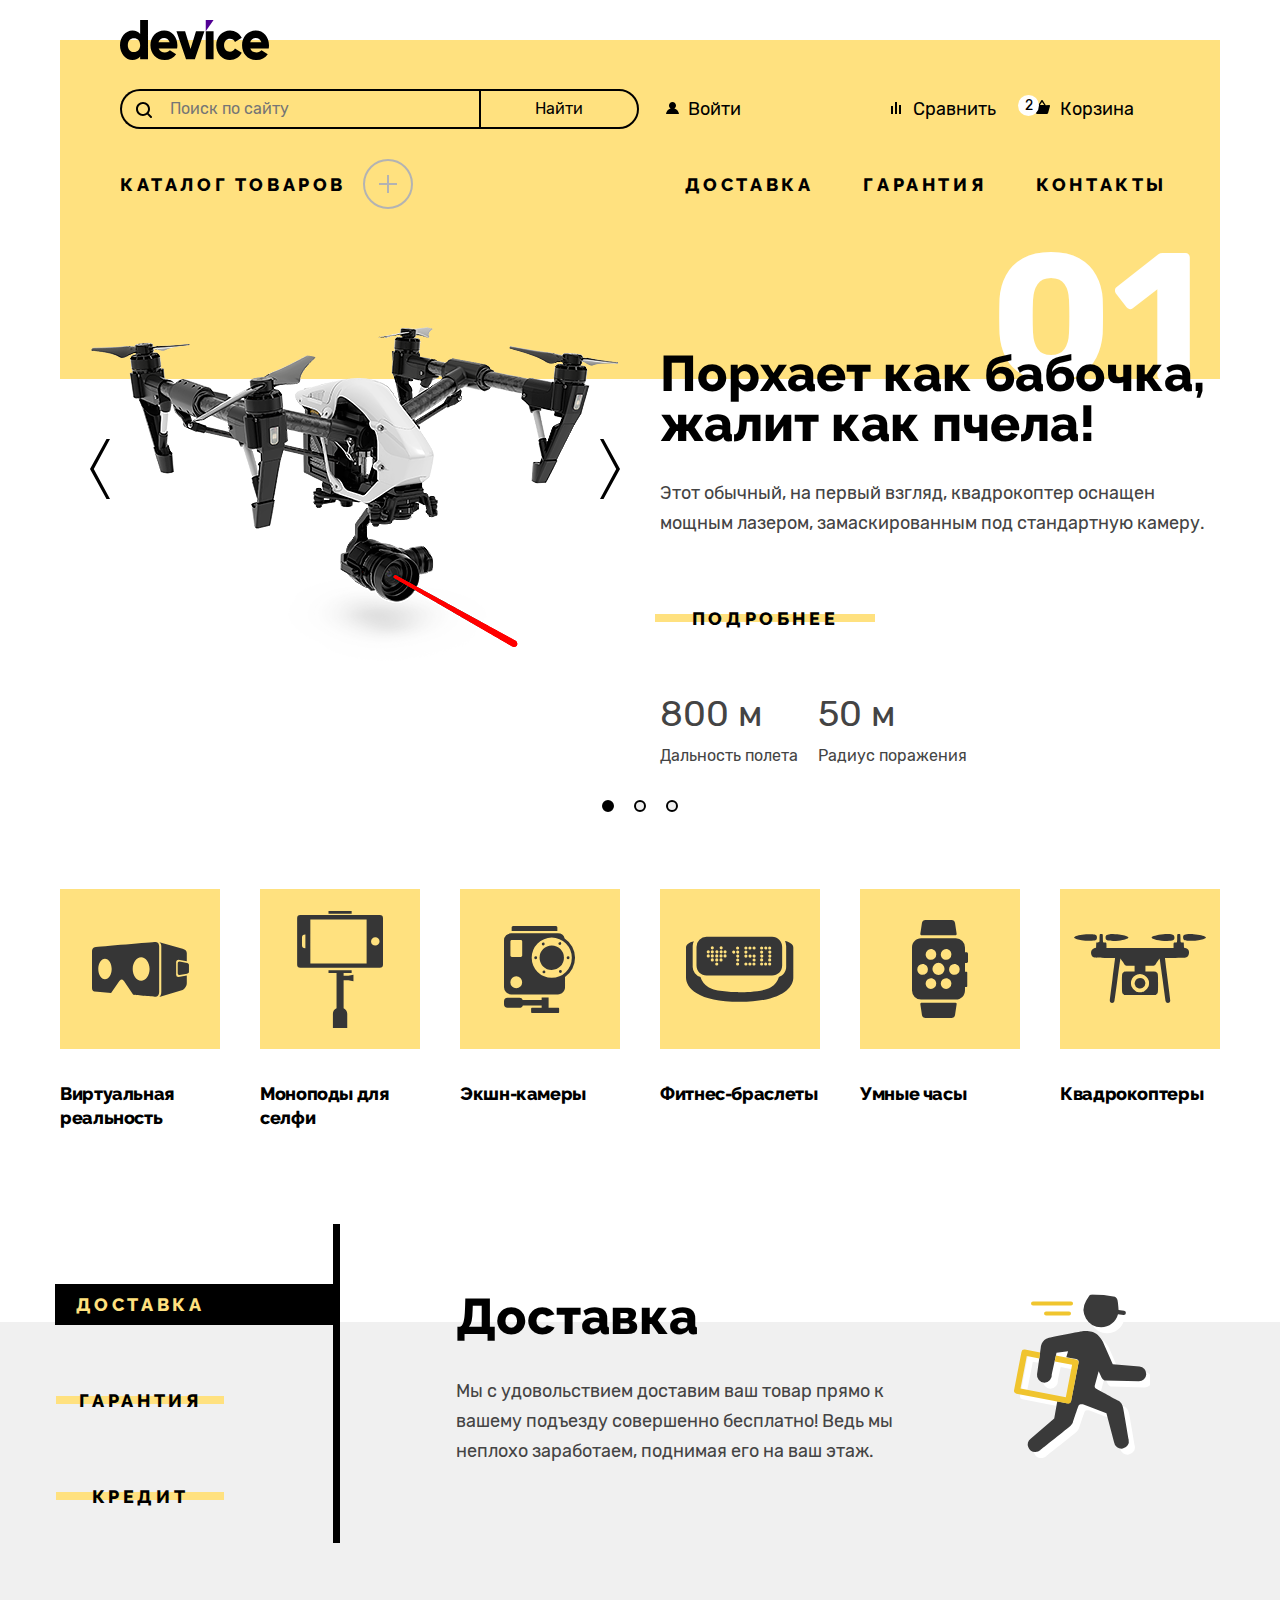
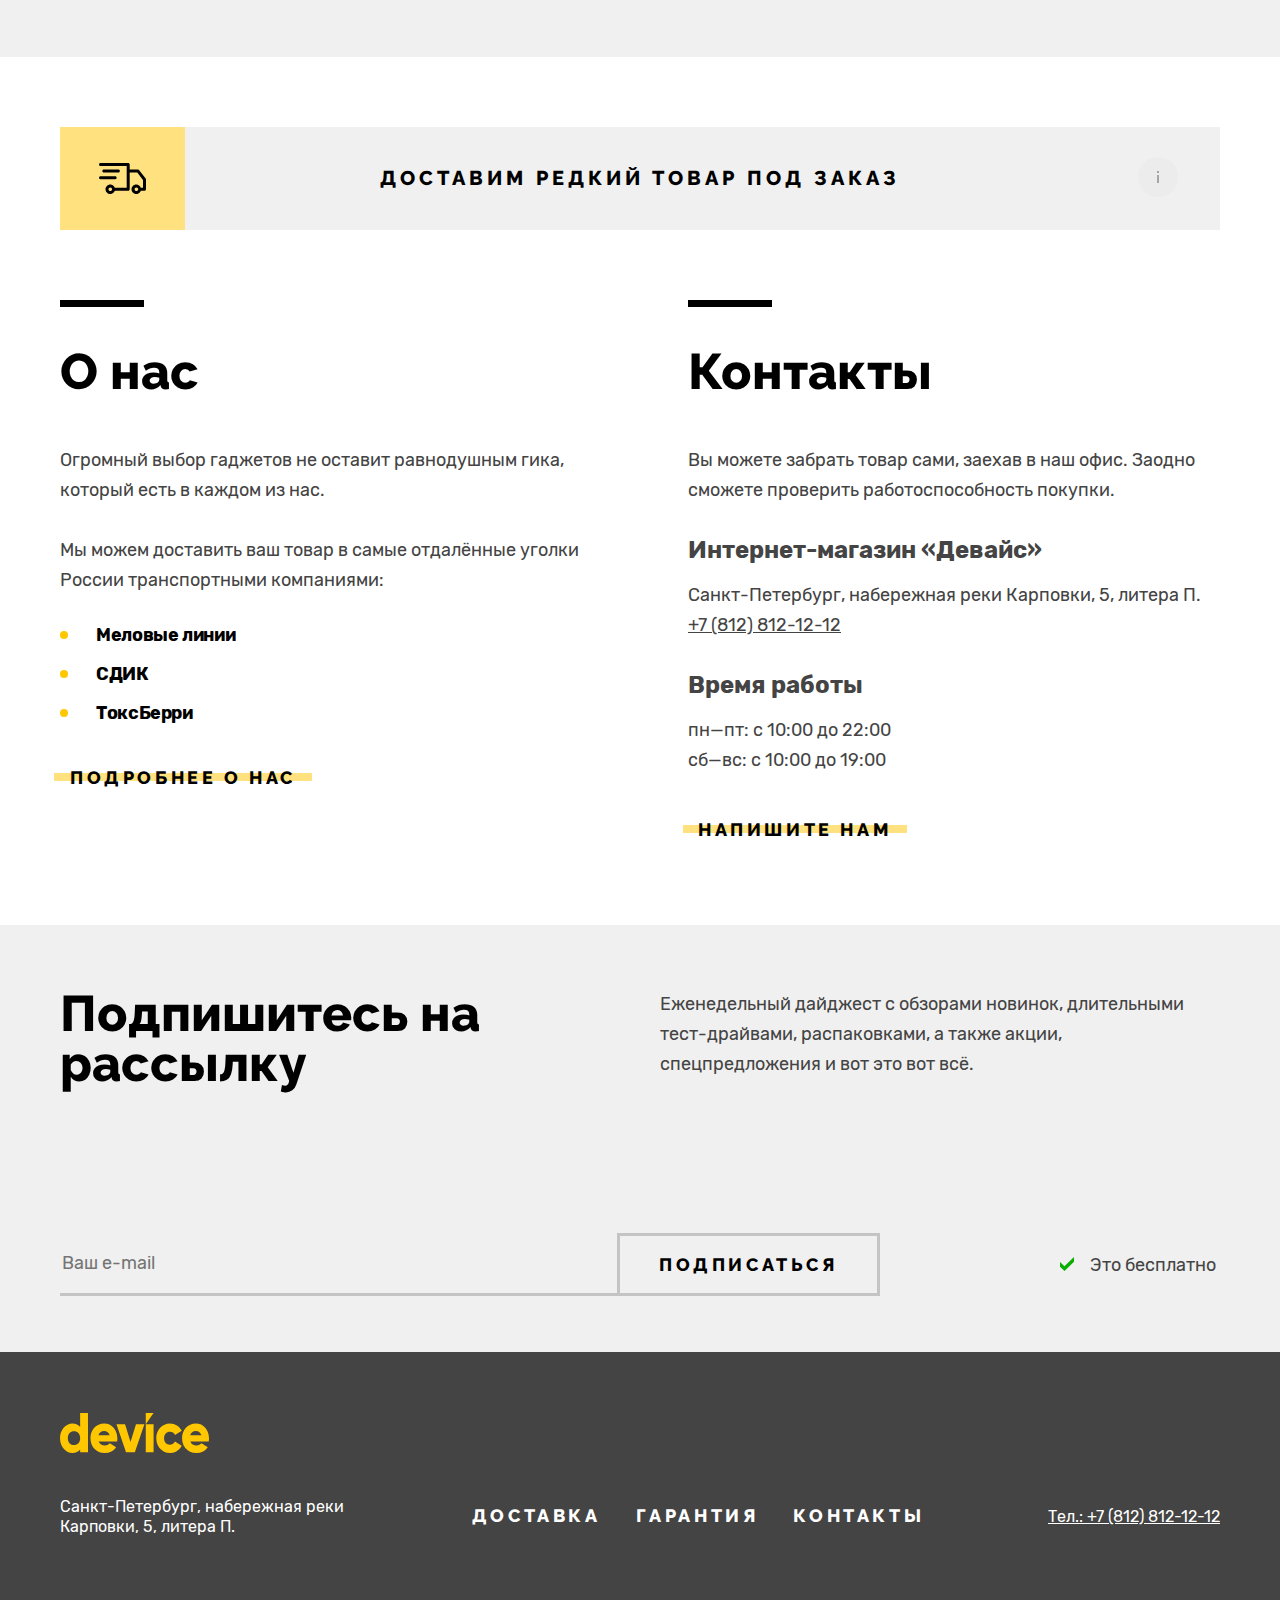
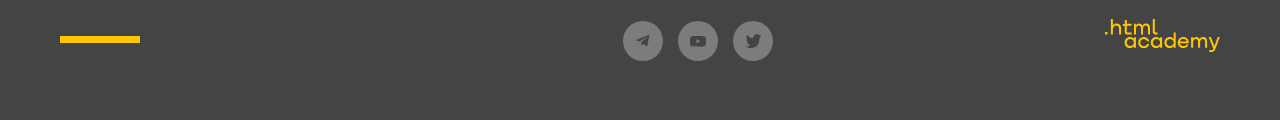
==== index.html @ 4f864223 "Декоративные элементы окончание + исправление опечаток в классах" ====
<!DOCTYPE html>
<html lang="ru">
  <head>
    <meta charset="utf-8">
    <title>HTML Academy: Девайс</title>
    <link rel="stylesheet" href="styles/styles.css">
  </head>
  <body>
    <header class="main-header page-content">
      <a class="page-header-logo">
        <img class="header-logo" src="images/logo.svg" alt="Логотип интернет-магазина «Девайс»." width="149" height="40">
      </a>
      <nav class="navigation">
        <ul class="navigation-list navigation-user-list list">
          <li class="navigation-item navigation-user-item">
            <form class="search-form subsidiary">
              <label class="main-search" for="main-search">
                <span class="visually-hidden">Поиск по сайту.</span>
                <input class="search-input" id="main-search" placeholder="Поиск по сайту" type="search" name="main-search" required>
              </label>
              <button class="search-submit" type="submit">Найти</button>
            </form>
          </li>
          <li class="navigation-item navigation-user-item">
            <a class="navigation-link navigation-link-user link-shape header-login login" href="#">Войти</a>
          </li>
          <li class="navigation-item navigation-user-item">
           <a class="navigation-link navigation-link-user link-shape header-compare" href="#">Сравнить</a>
          </li>
          <li class="navigation-item navigation-user-item">
            <a class="navigation-link navigation-link-user link-shape header-cart" href="#">Корзина</a>
          </li>
        </ul>
        <div class="navigation-catalog">
          <button class="button navigation-catalog-button" type="button">Каталог товаров
            <span class="sub-catalog-open-icon"></span>
          </button>
          <ul class="sub-catalog list">
            <li class="sub-catalog-item">
              <a class="sub-catalog-link navigation-link link-shape" href="#">Виртуальная реальность</a>
            </li>
            <li class="sub-catalog-item">
              <a class="sub-catalog-link navigation-link link-shape" href="catalog.html">Моноподы для селфи</a>
            </li>
            <li class="sub-catalog-item">
              <a class="sub-catalog-link navigation-link link-shape" href="#">Экшн-камеры</a>
            </li>
            <li class="sub-catalog-item">
              <a class="sub-catalog-link navigation-link link-shape" href="#">Фитнес-браслеты</a>
            </li>
            <li class="sub-catalog-item">
              <a class="sub-catalog-link navigation-link link-shape" href="#">Умные часы</a>
            </li>
            <li class="sub-catalog-item sub-catalog-quadrocopter">
              <a class="sub-catalog-link navigation-link link-shape" href="#">Квадрокоптеры</a>
            </li>
          </ul>
        </div>
        <ul class="navigation-list header-navigation-list list">
          <li class="navigation-item header-navigation-item">
           <a class="link navigation-link header-navigation-link link-shape" href="#">Доставка</a>
          </li>
          <li class="navigation-item header-navigation-item">
            <a class="link navigation-link header-navigation-link link-shape" href="#">Гарантия</a>
          </li>
          <li class="navigation-item header-navigation-item">
            <a class="link navigation-link header-navigation-link link-shape" href="#">Контакты</a>
          </li>
        </ul>
      </nav>
    </header>
    <main class="main-index">
      <h1 class="visually-hidden">Интернет-магазин «Девайс».</h1>
      <section class="main-slider page-content">
        <h2 class="visually-hidden">Фотогалерея лучших товаров.</h2>
        <div class="slider-control">
          <button class="slider-button slider-prev link-shape" type="button">
            <span class="visually-hidden">Предыдущий товар.</span>
          </button>
          <button class="slider-button slider-next" type="button">
            <span class="visually-hidden">Следующий товар.</span>
          </button>
        </div>
        <ul class="slider-list list">
          <li class="slider-item slider-active">
            <img class="slider-image" src="images/slider-1.png" alt="Квадрокоптер." width="560" height="560">
            <div class="slider-content">
              <h3 class="slider-title title">Порхает как бабочка, жалит как пчела!</h3>
              <p class="main-slider-description description">Этот обычный, на первый взгляд, квадрокоптер оснащен мощным лазером, замаскированным под стандартную камеру.</p>
              <a class="main-slider-link link button-yellow" href="#">Подробнее</a>
              <dl class="main-slider-characteristics">
                <div class="slider-characteristic">
                  <dt class="main-slider-characteristic">Дальность полета</dt>
                  <dd class="main-slider-meaning">800 м</dd>
                </div>
                <div class="slider-characteristic">
                  <dt class="main-slider-characteristic">Радиус поражения</dt>
                  <dd class="main-slider-meaning">50 м</dd>
                </div>
              </dl>
            </div>
          </li>
          <li class="slider-item no-active">
            <img class="slider-image" src="images/slider-2.png" alt="Фитнес-браслет." width="560" height="560">
            <div class="slider-content">
              <h3 class="slider-title title">Худеем правильно!</h3>
              <p class="main-slider-description description">Мотивирующие фитнес-браслеты помогут найти в себе силы не пропускать занятия и соблюдать диету.</p>
              <a class="link main-slider-link button-yellow" href="#">Подробнее</a>
              <dl class="main-slider-characteristics">
                <div class="slider-characteristic">
                 <dt class="main-slider-characteristic">Без подзарядки</dt>
                  <dd class="main-slider-meaning">48 часов</dd>
                </div>
              </dl>
            </div>
          </li>
          <li class="slider-item no-active">
            <img class="slider-image" src="images/slider-3.png" alt="Селфи-палка." width="560" height="560">
            <div class="slider-content">
            <h3 class="slider-title title">Делай селфи, как Бен Стиллер!</h3>
            <p class="main-slider-description description">Самая длинная палка для селфи доступна в нашем магазине. Восемь (Восемь, Карл!) метров длиной и весом всего 5 кг.</p>
            <a class="link main-slider-link button-yellow" href="#">Подробнее</a>
            <dl class="main-slider-characteristics">
             <div class="slider-characteristic">
                <dt class="main-slider-characteristic">Длина палки</dt>
                <dd class="main-slider-meaning">8,5 м</dd>
              </div>
              <div class="slider-characteristic">
                <dt class="main-slider-characteristic">Вес палки</dt>
                <dd class="main-slider-meaning">5 кг</dd>
              </div>
              <div class="slider-characteristic">
                <dt class="main-slider-characteristic">Материал</dt>
                <dd class="main-slider-meaning">Карбон</dd>
              </div>
            </dl>
            </div>
          </li>
        </ul>
        <ul class="slider-pagination list">
          <li class="slider-pagination-item">
            <button class="slider-pagination-button pagination-active" type="button">
              <span class="visually-hidden">Первый товар из топ листа.</span>
            </button>
          </li>
          <li class="slider-pagination-item">
            <button class="slider-pagination-button" type="button">
              <span class="visually-hidden">Второй товар из топ листа.</span>
            </button>
          </li>
          <li class="slider-pagination-item">
            <button class="slider-pagination-button" type="button">
              <span class="visually-hidden">Третий товар из топ листа.</span>
            </button>
          </li>
        </ul>
      </section>
      <section class="product-sections page-content">
        <h2 class="visually-hidden">Разделы товаров.</h2>
        <ul class="product-sections-list list">
          <li class="product-list-item">
            <a class="product-list-link virtual-reality" href="#">Виртуальная реальность</a>
          </li>
          <li class="product-list-item">
            <a class="product-list-link monopods" href="#">Моноподы для селфи</a>
          </li>
          <li class="product-list-item">
            <a class="product-list-link action-cameras" href="#">Экшн-камеры</a>
          </li>
          <li class="product-list-item">
            <a class="product-list-link fitness-bracelets" href="#">Фитнес-браслеты</a>
          </li>
          <li class="product-list-item">
            <a class="product-list-link smart-watch" href="#">Умные часы</a>
          </li>
          <li class="product-list-item">
            <a class="product-list-link quadrocopters" href="#">Квадрокоптеры</a>
          </li>
        </ul>
      </section>
      <section class="tabs">
        <h2 class="visually-hidden">Переключение между секциями доставка, гарантия, кредит.</h2>
        <div class="tabs-wrapper page-content">
          <ul class="tab-pagination list">
            <li class="tab-pagination-item">
              <button class="button tab-pagination-button button-yellow tab-pagination-active" type="button">Доставка</button>
            </li>
            <li class="tab-pagination-item">
              <button class="button tab-pagination-button button-yellow" type="button">Гарантия</button>
            </li>
            <li class="tab-pagination-item">
              <button class="button tab-pagination-button button-yellow" type="button">Кредит</button>
            </li>
          </ul>
          <ul class="tabs-content-list list">
            <li class="tab-item tab-item-delivery tab-active">
              <h3 class="tab-title title">Доставка</h3>
              <p class="tab-description description">Мы с удовольствием доставим ваш товар прямо к вашему подъезду совершенно бесплатно! Ведь мы неплохо заработаем, поднимая его на ваш этаж.</p>
            </li>
            <li class="tab-item tab-item-guarantee no-active">
              <h3 class="tab-title title">Гарантия</h3>
              <p class="tab-description description">Если из-за возгорания купленного у нас товара у вас сгорит дом — не переживайте, мы выдадим вам новый. Товар, не дом, конечно же.</p>
            </li>
            <li class="tab-item tab-item-credit no-active">
              <h3 class="tab-title title">Кредит</h3>
              <p class="tab-description description">Залезть в долговую яму стало проще! Кредитные консультанты подберут для вас наиболее выгодные условия кредита. Выгодные для банка, разумеется.</p>
            </li>
          </ul>
        </div>
      </section>
      <section class="on-order page-content">
        <a class="on-order-link" href="#">
        <h2 class="on-order-title button">Доставим редкий товар под заказ</h2>
        </a>
      </section>
      <div class="index-info page-content">
        <section class="about">
          <h2 class="about-title info-title title">О нас</h2>
          <p class="about-description info-description description">Огромный выбор гаджетов не оставит равнодушным гика, который есть в каждом из нас.</p>
          <p class="about-description info-description description">Мы можем доставить ваш товар в самые отдалённые уголки России транспортными компаниями:</p>
          <ul class="about-delivery-list title-small list">
            <li class="delivery-item">Меловые линии</li>
            <li class="delivery-item">СДИК</li>
            <li class="delivery-item">ТоксБерри</li>
          </ul>
          <a class="link about-link button-yellow" href="#">Подробнее о нас</a>
        </section>
        <section class="contacts">
          <h2 class="contacts-title info-title title">Контакты</h2>
          <p class="contacts-description info-description description">Вы можете забрать товар сами, заехав в наш офис. Заодно сможете проверить работоспособность покупки.</p>
         <h3 class="contacts-subtitle">Интернет-магазин «Девайс»</h3>
          <address class="contacts-address info-description">
            <p class="contacts-address-text description">Санкт-Петербург, набережная реки Карповки, 5, литера П.</p>
            <a class="contacts-phone" href="tel:+78005558628">+7 (812) 812-12-12</a>
          </address>
          <h3 class="contacts-subtitle">Время работы</h3>
          <ul class="contacts-schedule list">
            <li class="contacts-schedule-item">пн—пт: с 10:00 до 22:00</li>
            <li class="contacts-schedule-item">сб—вс: с 10:00 до 19:00</li>
          </ul>
          <a class="link contacts-button button-yellow" href="#">Напишите нам</a>
        </section>
      </div>
      <section class="subscribe">
       <div class="subscribe-wrapper page-content">
          <h2 class="subscribe-title title">Подпишитесь на рассылку</h2>
          <p class="subscribe-description description">Еженедельный дайджест с обзорами новинок, длительными тест-драйвами, распаковками, а также акции, спецпредложения и вот это вот всё.</p>
          <form class="subscribe-form" action="https://echo.htmlacademy.ru/" method="post">
            <label class="subscribe-email visually-hidden" for="subscribe">
              <span class="visually-hidden">Введите ваш емэйл.</span>
            </label>
            <input class="subscribe-input" type="email" name="subscribe-email" placeholder="Ваш e-mail" id="subscribe" required>
            <button class="button subscribe-button" type="button">Подписаться</button>
            <span class="subscribe-comment">Это бесплатно</span>
          </form>
        </div>
      </section>
    </main>
    <footer class="page-footer">
     <div class="page-footer-container page-content">
        <a class="footer-contacts-logo link-shape">
          <img class="footer-logo" src="images/logo-footer.svg" alt="Логотип интернет-магазина «Девайс»." width="149" height="40">
        </a>
        <nav class="footer-navigation">
          <ul class="footer-navigation-list navigation-list list">
            <li class="footer-navigation-item navigation-item">
             <a class="footer-navigation-link navigation-link link" href="#">Доставка</a>
            </li>
            <li class="footer-navigation-item navigation-item">
              <a class="footer-navigation-link navigation-link link" href="#">Гарантия</a>
            </li>
            <li class="footer-navigation-item navigation-item">
              <a class="footer-navigation-link navigation-link link" href="#">Контакты</a>
            </li>
          </ul>
        </nav>
        <address class="footer-contacts-address subsidiary">
          <p class="footer-address-text">Санкт-Петербург, набережная реки Карповки, 5, литера П.</p>
          <a class="footer-contacts-phone" href="tel:+78128121212">Тел.: +7 (812) 812-12-12</a>
        </address>
        <ul class="footer-social-list list">
          <li class="footer-social-item">
            <a class="footer-social-link footer-social-telegram" href="https://t.me/htmlacademy">
              <span class="visually-hidden">Девайс в Телеграм.</span>
            </a>
          </li>
          <li class="footer-social-item">
            <a class="footer-social-link footer-social-youtube" href="https://www.youtube.com/user/htmlacademyru">
              <span class="visually-hidden">Девайс на YouTube.</span>
            </a>
          </li>
          <li class="footer-social-item">
            <a class="footer-social-link footer-social-twitter" href="https://twitter.com/htmlacademy_ru ">
              <span class="visually-hidden">Девайс в Твиттер.</span>
            </a>
          </li>
        </ul>
        <a class="html-academy-link" href="https://htmlacademy.ru/">
          <svg class="footer-icon" aria-hidden="true" width="115" height="33" viewBox="0 0 115 33" fill="none" xmlns="http://www.w3.org/2000/svg">
            <path fill-rule="evenodd" clip-rule="evenodd" d="M0 12.9v2.6h2.5v-2.6H0Zm11.6-8.4c-1.6 0-2.8.7-3.6 1.7h-.1V0h-2v15.5h2v-5.3c0-2.1 1.3-3.6 3.3-3.6 1.8 0 2.9 1.4 2.9 3.2v5.7h2V9.4c.1-3-1.8-4.9-4.5-4.9Zm15 .3h-4.8V1.1h-2v3.8h-1.9v2h1.9v6c0 1.7 1 2.7 2.7 2.7h4.1v-2h-3.7c-.7 0-1.1-.4-1.1-1.1V6.8h4.8v-2Zm14.5-.2c-1.6 0-2.9.8-3.5 2.1h-.1c-.6-1.2-1.8-2.1-3.4-2.1-1.4 0-2.5.8-3.1 1.8h-.1V4.8H29v10.6h2V10c0-2 1-3.5 2.6-3.5 1.5 0 2.4 1 2.4 2.6v6.3h2V9.8c0-2.4 1.4-3.3 2.6-3.3 1.5 0 2.4 1 2.4 2.6v6.3h2V8.9c.1-2.5-1.4-4.3-3.9-4.3Zm6.7 8.1c0 1.7 1 2.7 2.8 2.7h2v-2h-1.7c-.7 0-1.1-.4-1.1-1.1V0h-2v12.7Zm-18.9 7c-.9-1.1-2.2-1.8-3.9-1.8-3.1 0-5.4 2.3-5.4 5.6s2.3 5.6 5.4 5.6c1.8 0 3-.8 3.8-1.9h.1v1.6h2V18.2h-2v1.5Zm-3.6 7.4c-2.2 0-3.6-1.6-3.6-3.6s1.4-3.6 3.6-3.6 3.6 1.6 3.6 3.6c0 1.9-1.4 3.6-3.6 3.6ZM44.2 22c-.5-2.4-2.6-4.1-5.4-4.1a5.4 5.4 0 0 0-5.6 5.6c0 3.1 2.2 5.6 5.6 5.6 2.8 0 4.9-1.8 5.4-4.2h-2.1a3.4 3.4 0 0 1-3.3 2.3c-2.2 0-3.6-1.6-3.6-3.6s1.4-3.6 3.6-3.6c1.6 0 2.8 1 3.3 2.2h2.1V22Zm10.9-2.3c-.9-1.1-2.2-1.8-3.9-1.8-3.1 0-5.4 2.3-5.4 5.6s2.3 5.6 5.4 5.6c1.8 0 3-.8 3.8-1.9h.1v1.6h2V18.2h-2v1.5Zm-3.6 7.4c-2.2 0-3.6-1.6-3.6-3.6s1.4-3.6 3.6-3.6 3.6 1.6 3.6 3.6c0 1.9-1.5 3.6-3.6 3.6Zm17.2-7.3c-.9-1.1-2.2-1.9-3.9-1.9-3.1 0-5.4 2.3-5.4 5.6s2.2 5.6 5.4 5.6c1.7 0 3-.8 3.8-1.8h.1v1.5h2V13.4h-2v6.4Zm-3.6 7.3c-2.2 0-3.6-1.6-3.6-3.6s1.4-3.6 3.6-3.6 3.6 1.6 3.6 3.6c-.1 2-1.5 3.6-3.6 3.6Zm13.2-9.2c-3.3 0-5.5 2.5-5.5 5.6 0 3 2.1 5.6 5.5 5.6 2.5 0 4.5-1.3 5.2-3.6h-2.1c-.5 1-1.6 1.6-3 1.6-1.9 0-3.3-1.3-3.4-2.9h8.8c.2-3.6-2-6.3-5.5-6.3Zm0 1.9c1.7 0 3 1 3.3 2.6h-6.5c.3-1.5 1.5-2.6 3.2-2.6Zm19.9-1.9c-1.6 0-2.9.8-3.6 2h-.1c-.6-1.2-1.8-2-3.4-2-1.4 0-2.5.7-3.1 1.8v-1.5h-1.9v10.6h2v-5.4c0-2 1-3.4 2.6-3.5 1.5 0 2.4 1 2.4 2.6v6.3h2v-5.6c0-2.4 1.4-3.3 2.6-3.3 1.5 0 2.4 1 2.4 2.6v6.3h2v-6.5c.1-2.6-1.4-4.4-3.9-4.4Zm11.2 9.1-3.6-8.9h-2.2l4.8 11.6c-.3.9-.7 1.2-1.7 1.2h-2.5v2h2.5c1.8 0 2.8-.8 3.5-2.6l4.7-12.2h-2.1l-3.4 8.9Z"/>
          </svg>
        </a>
      </div>
    </footer>
    <script>
      var sliders = document.querySelectorAll('.slider-item');
      var buttons = document.querySelectorAll('.slider-pagination-button');

      var changingClassInSlider = function(button, slider) {
        button.addEventListener('click', function () {
          if (!slider.classList.contains('slider-active')) {
          var activeSlider = document.querySelector('.slider-active');
          activeSlider.classList.remove('slider-active');
          activeSlider.classList.add('no-active');
          slider.classList.add('slider-active');
          slider.classList.remove('no-active');
          var activeButton = document.querySelector('.pagination-active');
          activeButton.classList.remove('pagination-active');
          button.classList.add('pagination-active');
          };
        });
      };
      for (var i = 0; i < buttons.length; i++) {
      changingClassInSlider(buttons[i], sliders[i]);
}

      var tabs = document.querySelectorAll('.tab-item');
      var tabButtons = document.querySelectorAll('.tab-pagination-button');

      var changingTab = function(button, tab) {
        button.addEventListener('click', function () {
          if (!tab.classList.contains('tab-active')) {
          var activeTab = document.querySelector('.tab-active');
          activeTab.classList.remove('tab-active');
          activeTab.classList.add('no-active');
          tab.classList.add('tab-active');
          tab.classList.remove('no-active');
          var activeButton = document.querySelector('.tab-pagination-active');
          activeButton.classList.remove('tab-pagination-active');
          button.classList.add('tab-pagination-active');
        };
        });
      };
      for (var i = 0; i < tabButtons.length; i++) {
      changingTab(tabButtons[i], tabs[i]);
}
    </script>
  </body>
</html>
---- styles/styles.css ----
@font-face {
  font-family: "Rubik";
  font-style: normal;
  font-weight: 400;
  src: url("../fonts/rubik/rubik-400.woff2") format("woff2");
  font-display: swap;
}

@font-face {
  font-family: "Rubik";
  font-style: normal;
  font-weight: 700;
  src: url("../fonts/rubik/rubik-700.woff2") format("woff2");
  font-display: swap;
}

@font-face {
  font-family: "Raleway";
  font-style: normal;
  font-weight: 800;
  src: url("../fonts/raleway/raleway-800.woff2") format("woff2");
  font-display: swap;
}

html {
  height: 100%;
}

*,
*::after,
*::before {
  box-sizing: border-box;
}

.visually-hidden {
  position: absolute;
  width: 1px;
  height: 1px;
  margin: -1px;
  padding: 0;
  border: 0;
  clip: rect(0 0 0 0);
  overflow: hidden;
}

body {
  margin: 0;
  display: flex;
  flex-direction: column;
  min-height: 100%;
  font-family: "Rubik", sans-serif;
  font-size: 18px;
  line-height: 30px;
  background-color: #ffffff;
  color: #444444;
}

.page-content {
  width: 1160px;
  margin: 0 auto;
}

.description {
  margin: 0;
}

.main-header {
  background: linear-gradient(#ffffff 40px,#ffe17f 40px);
  color: #000000;
  position: relative;
}

.link {
  display: block;
  font-family: "Raleway", sans-serif;
  font-weight: 800;
  color: #000000;
  font-size: 18px;
  line-height: 21px;
  letter-spacing: 0.2em;
  text-transform: uppercase;
  text-decoration: none;
}

.button {
  display: block;
  position: relative;
  padding: 10px;
  font-family: "Raleway", sans-serif;
  font-weight: 800;
  color: #000000;
  font-size: 18px;
  line-height: 21px;
  letter-spacing: 0.2em;
  text-transform: uppercase;
  border: none;
  background-color: transparent;
  text-align: center;
  cursor: pointer;
}

.navigation-link {
  text-decoration: none;
  color: inherit;
  display: block;
  padding: 8px 0;
}

.sub-catalog-link {
  font-size: 16px;
  line-height: 18px;
  display: inline-block;
  padding: 0;
}

.main-slider {
  background: linear-gradient(#ffe17f 150px, #ffffff 150px);
  position: relative;
  z-index: -1;
}

.tabs {
  position: relative;
  background: linear-gradient(#ffffff 102px, #f0f0f0 102px);
  margin-bottom: 70px;
  z-index: -1;
}

.on-order {
  background: #f0f0f0;
  margin-bottom: 70px;
}

.subscribe {
  background: #f0f0f0;
}

.page-footer {
  background: #444444;
  color: #ffffff;
  margin-top: auto;
}

.footer-contacts-phone {
  grid-column: 3/-1;
  color: #ffffff;
  align-self:center;
}

.subsidiary {
  font-size: 16px;
  line-height: 20px;
  font-style: normal;
  text-decoration: none;
  color: #000000;
}

.catalog-container {
  position: relative;
  background: #f0f0f0;
  z-index: -1;
}

.subscribe-input {
  font: inherit;
  border: none;
  background-color: transparent;
  border-bottom: solid 3px #c4c4c4;
  width: 557px;
}

.main-slider-meaning {
  font-size: 36px;
  margin: 0 0 12px;
}

.main-slider-characteristic {
  font-size: 16px;
}

.title {
  font-family: "Raleway", sans-serif;
  font-weight: 800;
  color: #000000;
  font-size: 50px;
  line-height: 50px;
  margin: 0;
  padding: 0;
}

.list {
  margin: 0;
  padding: 0;
  list-style-type: none;
}

.on-order-title {
  font-size: 20px;
  line-height: 23px;
  margin: 0;
}

.product-list-link {
  position: relative;
  display: block;
  padding: 193px 0 20px 0;
  font-family: "Raleway", sans-serif;
  font-weight: 800;
  color: #000000;
  font-size: 18px;
  line-height: 24px;
  letter-spacing: -0.02em;
  text-decoration: none;
}

.title-small {
  font-weight: 700;
  line-height: 20px;
  letter-spacing: -0.02em;
  color: #000000;
  text-decoration: none;
}

.catalog-filter-group {
  position: relative;
  border: none;
  margin: 0;
  padding: 0;
  margin-bottom: 47px;
}

.select-control {
  width: 142px;
  padding-right: 32px;
  font: inherit;
  background-color: #f0f0f0;
  border: none;
  background-image: url("../images/select-arrow.svg");
  background-repeat: no-repeat;
  background-position: right 12px center;
  appearance: none;
}

.contacts-subtitle {
  font-weight: 700;
  font-size: 24px;
  margin: 0 0 15px;
}

.catalog-title {
  margin: 0;
  padding: 0;
  font-family: "Raleway", sans-serif;
  font-weight: 800;
  color: #000000;
  font-size: 16px;
  line-height: 19px;
  letter-spacing: 0.2em;
  text-transform: uppercase;
}

.slider-pagination {
  display: flex;
  justify-content: center;
  counter-reset: slider;
  margin-bottom: 70px;
}

.pagination-active::before {
  content: counter(slider, decimal-leading-zero);
  position: absolute;
  font-family: "Rubik", sans-serif;
  font-weight: 700;
  font-size: 180px;
  line-height: 180px;
  width: 250px;
  height: 135px;
  top: 0;
  right: 0;
  color: #ffffff;
}

.slider-item {
  display: flex;
  flex-wrap: wrap;
}

.slider-pagination-item {
  counter-increment: slider;
}

.slider-pagination-button {
  width: 12px;
  height: 12px;
  border: solid 2px #000000;
  border-radius: 50%;
  padding: 0;
}

.navigation {
  display: grid;
  grid-template-columns: 517px auto;
  margin: 0 60px 20px 60px;
}

.navigation-list {
  display: flex;
}

.slider-content {
  width: 560px;
  padding: 120px 0 0;
}

.main-slider-characteristics {
  display: flex;
  flex-wrap: wrap;
  margin: 0;
}

.product-sections-list {
  display: grid;
  grid-template-columns: repeat(6, 160px);
  gap: 40px;
  margin-bottom: 70px;
}

.product-list-link::before {
  position: absolute;
  width: 160px;
  height: 160px;
  content: "";
  background-color: #ffe17f;
  top: 0;
  left: 0;
}

.virtual-reality::before {
  background-image: url(../images/virtual-reality-icon.svg);
  background-repeat: no-repeat;
  background-position: center;
}

.monopods::before {
  background-image: url(../images/monopods-icon.svg);
  background-repeat: no-repeat;
  background-position: center;
}

.action-cameras::before {
  background-image: url(../images/action-cameras-icon.svg);
  background-repeat: no-repeat;
  background-position: center;
}

.fitness-bracelets::before {
  background-image: url(../images/fitness-bracelets-icon.svg);
  background-repeat: no-repeat;
  background-position: center;
}

.smart-watch::before {
  background-image: url(../images/smart-watch-icon.svg);
  background-repeat: no-repeat;
  background-position: center;
}

.quadrocopters::before {
  background-image: url(../images/quadrocopters-icon.svg);
  background-repeat: no-repeat;
  background-position: center;
}

.tab-pagination {
  min-width: 280px;
  margin-right: 116px;
}

.tab-title {
  padding-top: 8px;
  margin-bottom: 34px;
}

.tabs-wrapper {
  display: flex;
  align-content: flex-start;
  padding: 64px 310px 140px 0;
}

.index-info {
  position: relative;
  display: flex;
  margin-bottom: 80px;
  padding-top: 47px;
}

.subscribe-wrapper {
  display: grid;
  grid-template-columns: repeat(2, 560px);
  column-gap: 40px;
  grid-row-gap: 144px;
  padding-top: 64px;
  padding-bottom: 56px;
}

.subscribe-title {
  width: 520px;
  margin: 0;
}

.subscribe-description {
  width: 560px;
}

.about {
  width: 520px;
  margin-right: 108px;
}

.contacts {
  width: 532px;
}

.footer-social-list {
  grid-column: 2/3;
  margin: auto;
  width: 150px;
  height: 40px;
  display: flex;
}

.page-footer-container {
  position: relative;
  display: grid;
  grid-template-columns: 358px 560px 242px;
  grid-row-gap: 35px;
  padding: 61px 0;
}

.catalog-products {
  display: flex;
  padding: 25px 0 0 60px;
}

.catalog-filter {
  width: 320px;
}

.catalog-right-column {
  width: 840px;
  background-color: #ffffff;
}

.sorting-container {
  display: flex;
  padding: 0 40px 25px 40px;
  background-color: #f0f0f0;
  align-items: center;
  justify-content: space-between;
}

.product-list {
  display: grid;
  grid-template-columns: repeat(2, 360px);
  column-gap: 40px;
  grid-row-gap: 44px;
  padding-top: 70px;
  justify-content: center;
  margin-bottom: 44px;
}

.catalog-button {
  width: 760px;
  margin: 0 40px 40px 40px;
  padding: 18px;
  background-color: #ffffff;
  font-family: "Raleway", sans-serif;
  font-weight: 800;
  font-size: 16px;
  line-height: 19px;
  border: solid 3px #e5e5e5;
}

.pagination {
  background-color: #ebebeb;
  width: 760px;
  display: flex;
  justify-content: space-between;
  margin: 0 40px 40px;
  padding: 25px;
  align-items: center;
}

.slider-title {
  position: relative;
  z-index: 1;
  margin-bottom: 29px;
}

.search-input {
  width: 359px;
  border: solid 2px #000000;
  border-right: 1px;
  padding: 8px 48px;
  background-color: transparent;
  border-radius: 50px 0 0 50px;
  font-family: "Rubik", sans-serif;
  font-size: 16px;
  line-height: 20px;
  color: #000000;
}

.main-search::before {
  position: absolute;
  content: "";
  width: 16px;
  height: 16px;
  background-image: url(../images/search-icon.svg);
  top: 13px;
  left:16px;
}

.search-form {
  position: relative;
  display: flex;
  margin-right: 27px;
}

.search-submit {
  position: relative;
  padding: 8px;
  width: 160px;
  font-family: "Rubik", sans-serif;
  font-size: 16px;
  line-height: 20px;
  color: #000000;
  border: solid 2px #000000;
  border-radius: 0 50px 50px 0;
  background-color: transparent;
  cursor: pointer;
}

.page-header-logo {
  display: block;
  box-sizing:content-box;
  width: 149px;
  padding: 20px 60px;
}

.header-login::before {
  position: absolute;
  content: "";
  width: 13px;
  height: 12px;
  background-image: url(../images/man-icon.svg);
  top: 10px;
  left: 0;
}

.navigation-link-user {
  position: relative;
  display: block;
  padding: 2px 0 2px 22px;
}

.header-login {
  display: flex;
  justify-content: space-between;
}

.header-compare::before {
  position: absolute;
  content: "";
  width: 10px;
  height: 12px;
  background-image: url(../images/compare.svg);
  left: 0;
  top: 10px;
}

.header-cart::before {
  position: absolute;
  content: "";
  width: 16px;
  height: 14px;
  background-image: url(../images/basket.svg);
  left: 20px;
  top: 8px;
}

.header-navigation-list {
  flex-wrap: wrap;
  justify-content: flex-end;
  padding: 0;
  align-items: center;
  width: 530px;
  grid-row: 2/3;
}

.navigation-catalog-button {
  position: relative;
  display: flex;
  align-items: center;
  justify-content: space-between;
  width: 293px;
  text-align: left;
  padding: 0;
  z-index: 3;
}

.slider-button {
  width: 20px;
  height: 60px;
  background-color: transparent;
  background-image: url(../images/arrow.svg);
  border: none;
}

.slider-next {
  transform: rotate(180deg);
}

.slider-control {
  position: absolute;
  display: flex;
  width: 530px;
  justify-content:space-between;
  padding-top: 200px;
  left: 30px;
  top: 10px;
}

.slider-image {
  margin-right: 40px;
}

.slider-pagination-item:not(:last-child) {
  margin-right: 20px;
}

.slider-characteristic {
  display: flex;
  flex-direction: column-reverse;
}

.main-slider-description {
  margin-bottom: 60px;
}

.main-slider-link {
  margin-bottom: 60px;
  width: 210px;
  text-align: center;
  padding: 10px;
}

.slider-characteristic:not(:last-child) {
  margin-right: 20px;
}

.subscribe-form {
  display: flex;
  grid-column: 1/-1;
}

.breadcrumbs-list {
  display: flex;
  flex-wrap: wrap;
  width: 100%;
}

.inner-header {
  padding: 34px 60px;
}

.breadcrumbs-item:not(:last-child) {
  margin-right: 36px;
}

.delivery-item:not(:last-child) {
  margin-bottom: 19px;
}

.about-delivery-list {
  margin-bottom: 40px;
}

.contacts-schedule {
  margin-bottom: 40px;
}

.catalog-filter-title {
  padding: 0;
  margin-bottom: 20px;
}

.catalog-filter-item:not(:last-child) {
  margin-bottom: 17px;
}

.pagination-link {
  padding: 12px 18px;
  color: rgba(68, 68, 68, 0.3);
}

.pagination-list {
  width: 200px;
  display: flex;
  justify-content: space-between;
}

.catalog-pagination-current {
  color: rgba(68, 68, 68, 0.6);
}

.pagination-next {
  color: #000000;
}

.product-card-price {
  grid-column: 2/3;
  font-weight: 400;
  line-height: 21px;
  justify-self: end;
  color: #444444;
}

.tab-pagination-item:not(:last-child) {
  margin-bottom: 55px;
}

.tab-pagination-button {
  width: 160px;
}

.tab-item-delivery::after {
  position: absolute;
  content: "";
  width: 136px;
  height: 164px;
  background-image: url(../images/delivery-icon.svg);
  background-repeat: no-repeat;
  left: 558px;
  top: 10px;
}

.tabs-content-list {
  position: relative;
}

.footer-contacts-logo {
  grid-column: 1/-1;
  width: 149px;
}

.footer-contacts-address {
  grid-column: 1/2;
  grid-row: 2/3;
  display: grid;
  justify-items: end;
  grid-template-columns: 350px 560px 250px;
  margin-bottom: 47px;
  font-style: normal;
}

.footer-address-text {
  grid-column: 1/2;
  margin: 0;
  color: #ffffff;
}

.footer-navigation {
  grid-column: 2/3;
  grid-row: 2/3;
  justify-self: center;
}

.footer-navigation-item:not(:last-child) {
  margin-right: 35px;
}

.html-academy-link {
  justify-self: flex-end;
  width: 115px;
  height: 33px;
}

.subscribe-button {
  border: solid 3px #c4c4c4;
  padding: 18px 39px;
  margin-right: 180px;
}

.subscribe-comment {
  align-self: center;
  position: relative;
  padding-left: 30px;
}

.about-link {
  display: inline;
  text-align: center;
  padding: 10px;
}

.contacts-button {
  display: inline;
  padding: 10px;
}

.product-card-link {
  display: grid;
  grid-template-columns: 230px 1fr;
  grid-row-gap: 32px;
}

.product-card-title {
  grid-column: 1/2;
  margin: 0;
}

.product-card-image {
  grid-column: 1/-1;
}

.range-bar {
  position: absolute;
  width: 119px;
  height: 2px;
  background-color: #000000;
}

.range-toggle {
  position: absolute;
  width: 18px;
  height: 18px;
  background: #ebebeb;
  border-radius: 50%;
  border: solid 2px #000000;
  cursor: pointer;
}

.range-scale {
  position: relative;
  width: 200px;
  height: 2px;
  margin-bottom: 16px;
  background-color: #dcdcdc;
}

.range-toggle:hover {
  background-color: rgba(235, 235, 235, 0.5);
  outline-color: rgba(0, 0, 0, 0.5);
  border-color: rgba(0, 0, 0, 0.5);
}

.range-toggle:active {
  background-color: #000000;
  outline-color: #000000;
}

.range-toggle:focus {
  outline: none;
}

.toggle-min {
  top: -8px;
  left: -18px;
}

.toggle-max {
  top: -8px;
  right: -18px;
}

.range-wrapper-inputs {
  display: flex;
  position: relative;
  top: -6px;
  left: -24px;
  color: rgba(0, 0, 0, 0.3);
}

.catalog-filter-label {
  position: relative;
  display: flex;
}

.cost-input {
  width: 70px;
  padding: 0 5px;
  font: inherit;
  text-align: left;
  background-color: transparent;
  border: none;
  appearance: textfield;
  color: rgba(0, 0, 0, 0.3);
}

.cost-input::-webkit-outer-spin-button,
.cost-input::-webkit-inner-spin-button {
  appearance: none;
  margin: 0;
}

.contacts-address {
  margin-bottom: 30px;
  font-style: normal;
}

.contacts-phone {
  color: inherit;
}

.info-title {
  margin-bottom: 48px;
}

.info-description {
  margin-bottom: 30px;
}

.on-order-link {
  position: relative;
  padding: 30px;
  display: block;
  text-decoration: none;
}

.sub-catalog-open-icon::before,
.sub-catalog-open-icon::after {
  position: absolute;
  content: "";
  width: 18px;
  height: 2px;
  background-color: #b3b3b3;
}

.sub-catalog-open-icon::before {
  transform: rotate(90deg);
}

.sub-catalog {
  display: grid;
  grid-template-columns: 222px 170px 1fr 1fr 1fr auto;
  grid-template-rows: auto auto auto;
  grid-auto-flow: column;
  gap: 30px;
  position: absolute;
  width: 100%;
  left: 0;
  padding: 15px 60px 27px 60px;
  z-index: 2;
  background-color: #ffe17f;
  display: none;
}

.navigation-item-sub-catalog {
  position: relative;
  justify-self: start;
  flex-grow: 1;
}

.sub-catalog-quadrocopter {
  grid-row: 1/-1;
}

.no-active {
  display: none;
}

.header-navigation-item:not(:last-child) {
  margin-right: 50px;
}

.button-yellow::before {
  content: "";
  transition: 0.3s;
  position: absolute;
  background-color: #ffe17f;
  z-index: -1;
  width: 105%;
  height: 8px;
  top: 40%;
  left: -2.5%;
}

.pagination-active.slider-pagination-button{
  background-color: #000000;
}

.tab-pagination-active::before {
  position: absolute;
  content: "";
  top: 0;
  left: -5px;
  width: 280px;
  height: 100%;
  background-color: #000000;
  z-index: -1;
}

.tab-pagination-active .tab-pagination-button {
  color: #ffe17f;
}

.tab-pagination {
  position: relative;
}

.tab-pagination::before {
  content: "";
  position: absolute;
  width: 7px;
  height: 319px;
  background-color: #000000;
  right: 0;
  top: -60px;
}

.on-order-link::before {
  content: "";
  position: absolute;
  width: 125px;
  height: 100%;
  background-color: #ffe17f;
  background-image: url("../images/car.svg");
  background-repeat: no-repeat;
  background-position: center;
  top: 0;
  left: 0;
}

.on-order-link::after {
  content: "";
  position: absolute;
  width: 40px;
  height: 40px;
  background-color: rgba(220, 220, 220, 0.5);
  border-radius: 50%;
  background-image: url("../images/information-icon.svg");
  background-repeat: no-repeat;
  background-position: center;
  top: 30px;
  right: 42px;
  opacity: 0.3;
}

.subscribe-comment::before {
content: "";
position: absolute;
width: 14px;
height: 14px;
background-image: url("../images/check-mark.svg");
background-repeat: no-repeat;
background-position: center;
top: 7px;
left: 0;
}

.page-footer-container::before {
  position: absolute;
  content: "";
  width: 80px;
  height: 7px;
  background-color: #ffc700;
  left: 0;
  bottom: 77px;
}

.footer-social-link {
  position: relative;
  display: block;
  width: 40px;
  height: 40px;
  background-color: rgba(255, 255, 255, 0.3);
  border-radius: 50%;
}

.footer-social-item:not(:last-child) {
  margin-right: 15px;
}

.footer-social-telegram::before {
  position: absolute;
  content: "";
  width: 14px;
  height: 12px;
  top: 14px;
  left: 13px;
  background-image: url(../images/telegram-icon.svg);
  background-repeat: no-repeat;
}

.footer-social-youtube::before {
  position: absolute;
  content: "";
  width: 16px;
  height: 11px;
  top: 15px;
  left: 12px;
  background-image: url(../images/youtube-icon.svg);
  background-repeat: no-repeat;
  background-position: center;
}

.footer-social-twitter::before {
  position: absolute;
  content: "";
  width: 15px;
  height: 15px;
  top: 13px;
  left: 13px;
  background-image: url(../images/twitter-icon.svg);
  background-repeat: no-repeat;
  background-position: center;
}

.navigation-catalog:focus-within .sub-catalog {
  display: grid;
}

.navigation-user-item {
  display: flex;
  align-items: center;
  align-self: center;
}

.header-compare {
  margin-right: 18px;
}

.navigation-catalog {
  grid-row: 2/3;
}

.header-login-disabled {
  opacity: 0.3;
}

.product-new::before {
  content: "New";
  position: absolute;
  display: flex;
  align-items: center;
  justify-content: center;
  top: 27px;
  right: 27px;
  width: 60px;
  height: 60px;
  font-family: "Raleway", sans-serif;
  font-weight: 800;
  color: rgba(0, 0, 0, 0.6);
  font-size: 14px;
  line-height: 16px;
  letter-spacing: 0.2em;
  text-transform: uppercase;
  outline: solid 2px rgba(0, 0, 0, 0.6);
  border-radius: 50%;
}

.product-card {
  position: relative;
}

.inner-header-title {
  margin-bottom: 16px;
}

.breadcrumbs-item:not(:last-child)::after {
  content: url("../images/arrow-breadcrumbs.svg");
  padding-left: 16px;
  opacity: 0.2;
}

.filter-title {
  margin-bottom: 72px;
}

.sorting-button::before {
  display: inline-block;
  content: "";
  border: solid 10px #000000;
  border-right-width: 5px;
  border-left-width: 5px;
  border-right-color: transparent;
  border-left-color: transparent;
  opacity: 0.2;
}

.button-min::before {
  border-bottom-width: 0;
}

.button-max::before {
  border-top-width: 0;
}

.sorting-button {
  font-size: 0;
  border: none;
  padding: 0;
  cursor: pointer;
  width: 30px;
  height: 30px;
}

.range {
  padding-top: 10px;
}

.info-title::before {
  position: absolute;
  content: "";
  width: 84px;
  height: 7px;
  background-color: #000000;
  top: 0;
}

.delivery-item {
  position: relative;
  display: flex;
  align-items: center;
  padding-left: 36px;
}

.delivery-item::before {
  position: absolute;
  content: "";
  background-color: #ffc700;
  width: 8px;
  height: 8px;
  border-radius: 50%;
  left: 0;
}

.footer-navigation-list {
  flex-wrap: wrap;
}

.link-shape:hover {
  opacity: 0.6;
}

.link-shape:active {
  opacity: 0.3;
}

.link-shape:focus .header-logo {
  outline: solid 2px #af4fff;
  outline-offset: 2px;
}

.link-shape:focus {
  outline: solid 2px #af4fff;
  outline-offset: 2px;
}

.main-search:focus-within {
  outline: solid 2px #af4fff;
  outline-offset: 2px;
}

.search-input:focus {
  outline: none;
}

.search-input:disabled {
  opacity: 0.3;
}

.search-submit:hover {
  background-color: #000000;
  color: #ffffff;
}

.search-submit:active {
  background-color: #000000;
  color: rgba(255, 255, 255, 0.3);
}

.search-submit::before {
  content: "";
  position: absolute;
  width: 160px;
  height: 40px;
  top: -2px;
  left: -2px;
}

.search-submit:focus::before {
  outline: solid 2px #af4fff;
  outline-offset: 2px;
}

.search-submit:focus {
  outline: none;
}

.search-submit:disabled {
  opacity: 0.3;
}

.button-yellow:hover::before {
  top: 0;
  height: 100%;
}

.button-yellow:active::before {
  top: 0;
  height: 100%;
  background-color: #ffcc33;
}

.button-yellow:focus {
  outline: solid 2px #af4fff;
  outline-offset: 5px;
}

.button-yellow:disabled {
  opacity: 0.3;
}

.button-yellow {
  position: relative;
}

.main-index,
.main-inner {
  position: relative;
  z-index: 0;
}

.catalog-filter-button {
  width: 210px;
}

.product-card-more {
  position: absolute;
  top: 180px;
  justify-self: center;
  z-index: 1;
  width: 210px;
  text-align: center;
  padding: 10px;
  display: none;
}

.product-card-link:hover .product-card-more{
  display: block;
}

.on-order-link:hover::before,
.on-order-link:active::before {
  background-color: #ffc700;
}

.on-order-link:hover::after {
  opacity: 1;
}

.on-order-link:active {
  opacity: 0.3;
}

.on-order-link:focus {
  outline: solid 2px #af4fff;
  outline-offset: 2px;
}

.subscribe-button:hover {
  background-color: #000000;
  border-color: #000000;
  color: #ffffff;
}

.subscribe-button:active {
  background-color: #000000;
  border-color: #000000;
  color: rgba(255, 255, 255, 0.3);
}

.subscribe-button:disabled {
  opacity: 0.3;
}

.footer-social-link:hover,
.footer-social-link:active {
  background-color: #ffc700;
}

.footer-social-link:active::before {
  opacity: 0.3;
}

.footer-social-item:focus-within {
  outline: solid 2px #af4fff;
  outline-offset: 2px;
}

.footer-social-item {
  width: 44px;
  height: 44px;
  display: flex;
  align-items: center;
  justify-items: center;
}

.footer-social-link:focus {
  outline: none;
}

.footer-icon{
  width: 115px;
  height: 33px;
  fill: #ffc700;
}

.footer-icon:hover {
  fill: #ffffff;
}

.footer-icon:active {
  fill: #ffffff;
  opacity: 0.3;
}

.html-academy-link:focus {
  outline: solid 2px #af4fff;
  outline-offset: 2px;
}

.footer-navigation-link:hover,
.footer-navigation-link:active {
  color: #ffc700;
  text-decoration: underline;
  text-decoration-thickness: 2px;
  text-underline-offset: 4px;
}

.footer-navigation-link:active {
  opacity: 0.3;
}

.footer-navigation-link:focus {
  outline: solid 2px #af4fff;
  outline-offset: 2px;
}

.footer-contacts-phone:hover {
  color: #ffc700;
}

.footer-contacts-phone:active {
  color: #ffc700;
  opacity: 0.3;
}

.footer-contacts-phone:focus {
  outline: solid 2px #af4fff;
  outline-offset: 2px;
}

.product-card-link:hover .product-card-title {
  opacity: 0.6;
}

.product-card-fog::after {
  position: absolute;
  content: "";
  width: 360px;
  height: 380px;
  top: 0;
  left: 0;
  background-color: rgba(240, 240, 240, 0.8);
  display: none;
}

.product-card-link:hover .product-card-fog::after {
  display: block;
}

.product-card-fog {
  display: contents;
}

.product-card-link:active .product-card-title,
.product-card-link:active .product-card-price {
  opacity: 0.3;
}

.product-card-link:focus {
  outline: solid 2px #af4fff;
  outline-offset: 2px;
}

.product-new:hover .product-card-price {
  opacity: 0.6;
}

.product-new:active .product-card-price,
.product-new:active .product-card-title {
  opacity: 0.6;
}

.sorting-button:hover::before {
  opacity: 0.5;
}

.sorting-button:active::before {
  opacity: 1;
}

.sorting-button:focus {
  outline: solid 2px #af4fff;
  outline-offset: 2px;
  border-radius: 0;
}

.pagination-link:hover {
  color: rgba(68, 68, 68, 1);
}

.pagination-link:active {
  color: rgba(68, 68, 68, 0.1);
}

.pagination-link:focus {
  outline: solid 2px #af4fff;
  outline-offset: 2px;
}

.product-list-link:hover::before {
  background-color: #ffc700;
}

.product-list-link:active {
  opacity: 0.3;
}

.product-list-link:focus {
  outline: solid 2px #af4fff;
  outline-offset: 2px;
}

.subscribe-input:focus {
  outline: none;
  background-color: #dcdcdc;
}

.subscribe-input:invalid {
  border-bottom-color: #ff3d3d;
  background-color: #f0f0f0;
}

.subscribe-input:disabled {
  opacity: 0.3;
}

.subscribe-input:placeholder-shown {
  border-bottom: solid 3px #c4c4c4;
}

.pagination-active.slider-pagination-button:hover {
  background-color: rgba(0, 0, 0, 0.6);
  border-color: rgba(0, 0, 0, 0);
}

.pagination-active.slider-pagination-button:active {
  background-color: rgba(0, 0, 0, 0.3);
  border-color: rgba(0, 0, 0, 0);
}

.slider-pagination-button::after {
  display: block;
  position: relative;
  top: -4px;
  left: -4px;
  content: "";
  width: 16px;
  height: 16px;
}

.slider-pagination-button:focus::after {
  outline: solid 2px #af4fff;
  outline-offset: 2px;
}

.slider-pagination-button:focus {
  outline: none;
}

.slider-pagination-button:hover {
  border-color: rgba(0, 0, 0, 0.6);
}

.slider-pagination-button:active {
  border-color: rgba(0, 0, 0, 0.3);
}

.slider-pagination-button:disabled {
  border-color: rgba(0, 0, 0, 0.1);
}

.link-shape:disabled {
  opacity: 0.1;
}

.button:focus {
  outline: solid 2px #af4fff;
  outline-offset: 2px;
}

.header-navigation-active {
  border-bottom: solid 2px #000000;
}

.sub-catalog-link-acvive {
  text-decoration: underline solid #000000;
  text-underline-offset: 2px;
}

.login {
  margin-right: 150px;
}

.logut {
  width: 230px;
  margin-right: 27px;
}

.tab-pagination-active {
  position: relative;
  color: #ffe17f;
}

.tab-pagination-active:hover {
  padding-left: 35px;
}

.tab-pagination-active:focus {
  padding-left: 35px;
  outline: none;
}

.tab-pagination-active:focus::before {
  outline: solid 2px #af4fff;
  outline-offset: 2px;
}

.tab-item-guarantee::after {
  position: absolute;
  content: "";
  width: 171px;
  height: 195px;
  background-image: url(../images/guarantee-icon.svg);
  background-repeat: no-repeat;
  left: 558px;
  top: 10px;
}

.tab-item-credit::after {
  position: absolute;
  content: "";
  width: 156px;
  height: 188px;
  background-image: url(../images/credit-icon.svg);
  background-repeat: no-repeat;
  left: 558px;
  top: 10px;
}

.range-toggle::before {
  position: absolute;
  content: "";
  width: 22px;
  height: 22px;
  top: -4px;
  left: -4px;
}

.range-toggle:focus::before {
  outline: solid 2px #af4fff;
}

.catalog-filter-label:not(:last-child) {
  margin-right: 26px;
}

.cost-input:focus {
  outline: none;
}

.catalog-filter-label:focus-within {
  outline: solid 2px #af4fff;
}

.control {
  position: relative;
  display: block;
  padding-left: 31px;
}

.control-mark {
  position: absolute;
  top: 0;
  left: 0;
  width: 20px;
  height: 20px;
  border: solid 2px #cccccc;
  border-radius: 3px;
}

.control-input[type="checkbox"]:checked + .control-mark {
  background-image: url(../images/check-mark-form.svg);
  background-repeat: no-repeat;
  background-position: center;
}

.control-input:checked + .control-mark {
  border: solid 2px #000000;
}

.control-input:disabled + .control-mark {
  opacity: 0.1;
}

.sub-catalog-open-icon {
  position: relative;
  display: flex;
  align-items: center;
  justify-content: center;
  width: 50px;
  height: 50px;
  border-radius: 50%;
  border: solid 2px #b3b3b3;
  z-index: 1;
}

.navigation-catalog-button:focus-within .sub-catalog-open-icon::before {
  display: none;
}

.navigation-catalog-button:hover .sub-catalog-open-icon::before,
.navigation-catalog-button:hover .sub-catalog-open-icon::after {
  background-color: #000000;
}

.navigation-catalog-button:hover .sub-catalog-open-icon{
  border-color: #000000;
}

.control-input[type="radio"] + .control-mark {
  border-radius: 50%;
}

.control-input[type="radio"]:checked + .control-mark::before {
  position: absolute;
  top: 4px;
  left: 4px;
  width: 8px;
  height: 8px;
  background-color: #000000;
  border-radius: 50%;
  content: "";
}

.control-input[type="checkbox"]:focus + .control-mark {
  outline: solid 2px #af4fff;
  outline-offset: 2px;
  border-radius: 0;
}

.catalog-filter-title::before {
  position: absolute;
  content: "";
  width: 200px;
  height: 2px;
  top: -12px;
  left: 0;
  background-color: #000000;
}

.control-input[type="radio"]:focus + .control-mark::after {
  position: absolute;
  content: "";
  top: -2px;
  left: -2px;
  width: 20px;
  height: 20px;
  outline: solid 2px #af4fff;
  outline-offset: 2px;
}

.catalog-button:hover {
  border-color: #000000;
}

.catalog-button:active {
  border-color: #000000;
  opacity: 0.3;
}

.catalog-button:disabled {
  opacity: 0.3;
}

.header-cart::after {
  position: absolute;
  content: "2";
  display: flex;
  align-items: center;
  justify-content: center;
  width: 21px;
  height: 21px;
  right: 95px;
  bottom: 10px;
  font-family: "Rubik", sans-serif;
  font-size: 14px;
  line-height: 16px;
  background-color: #ffffff;
  border-radius: 50%;
}

.navigation-user-list {
  margin-bottom: 30px;
}

.header-cart {
  padding-left: 46px;
}

.page-header-logo:focus {
  outline: none;
}

.contacts-phone:focus {
  outline: solid 2px #af4fff;
  outline-offset: 2px;
}
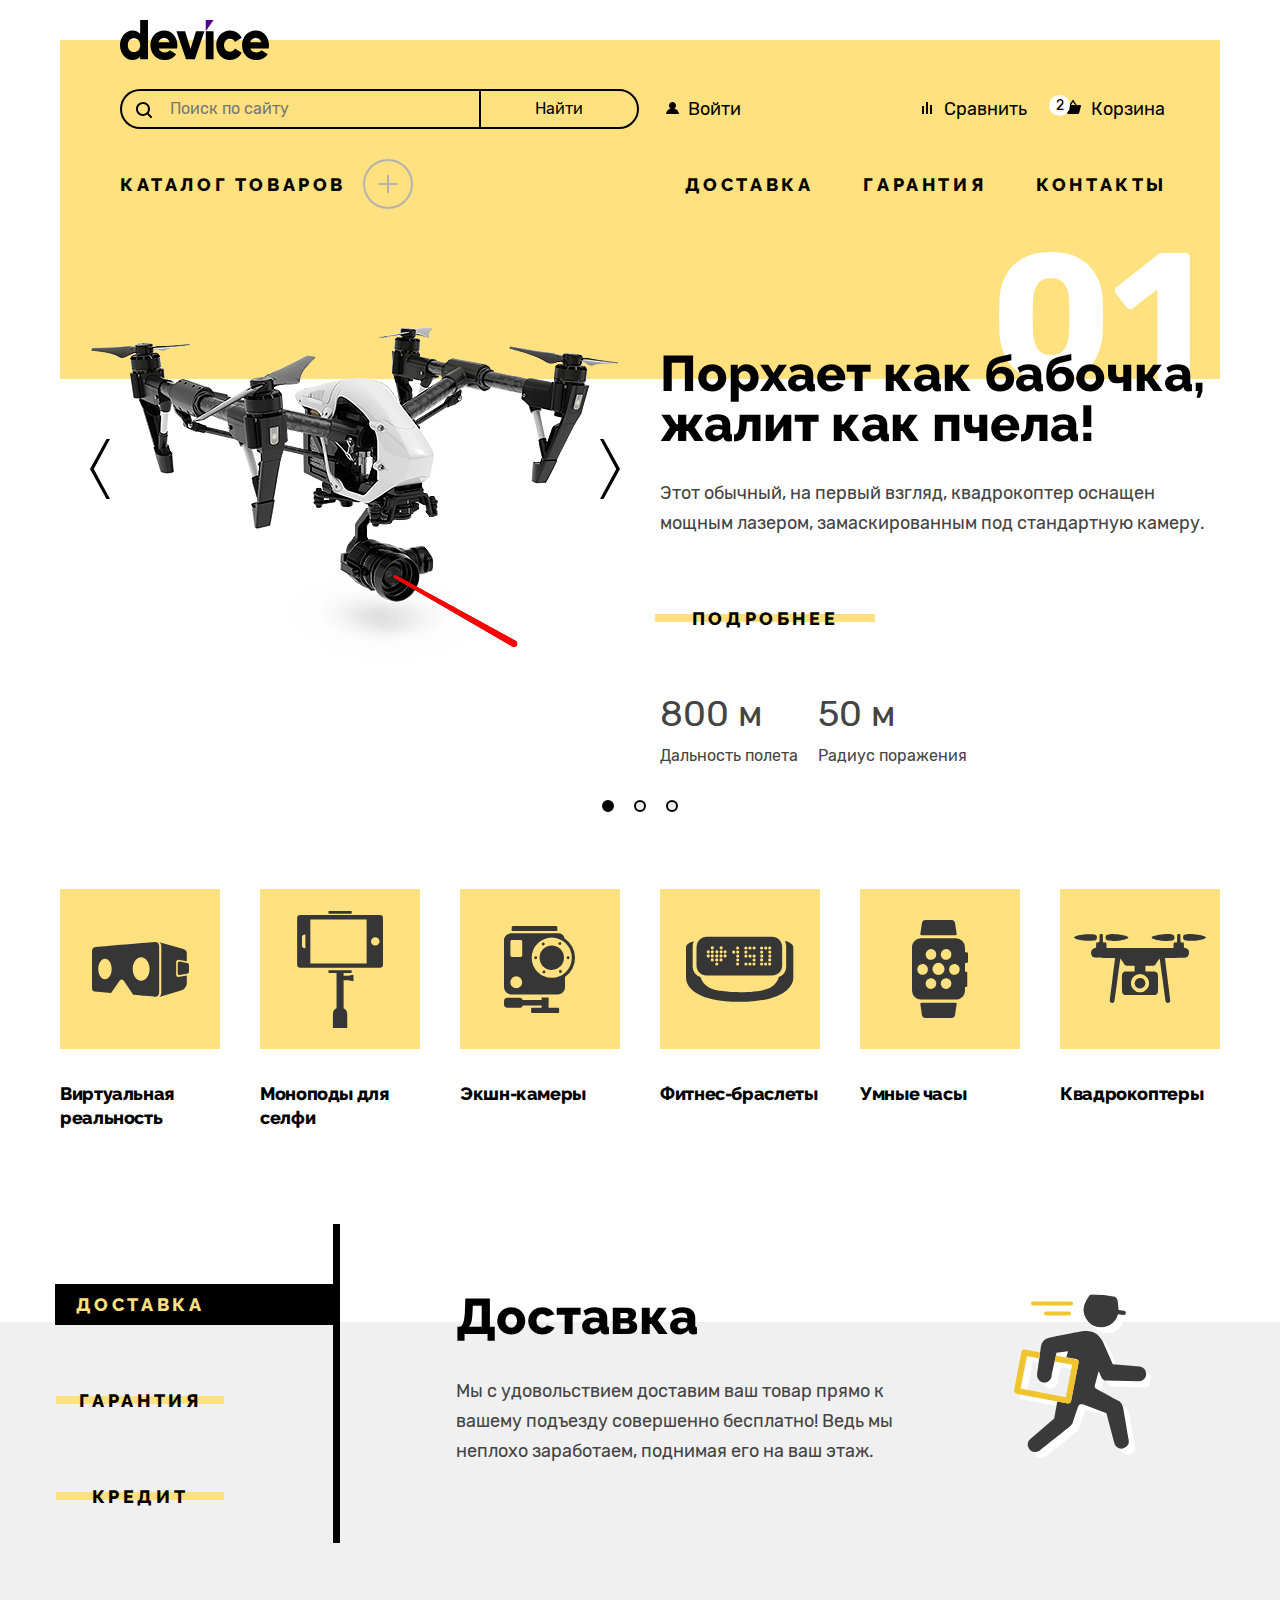
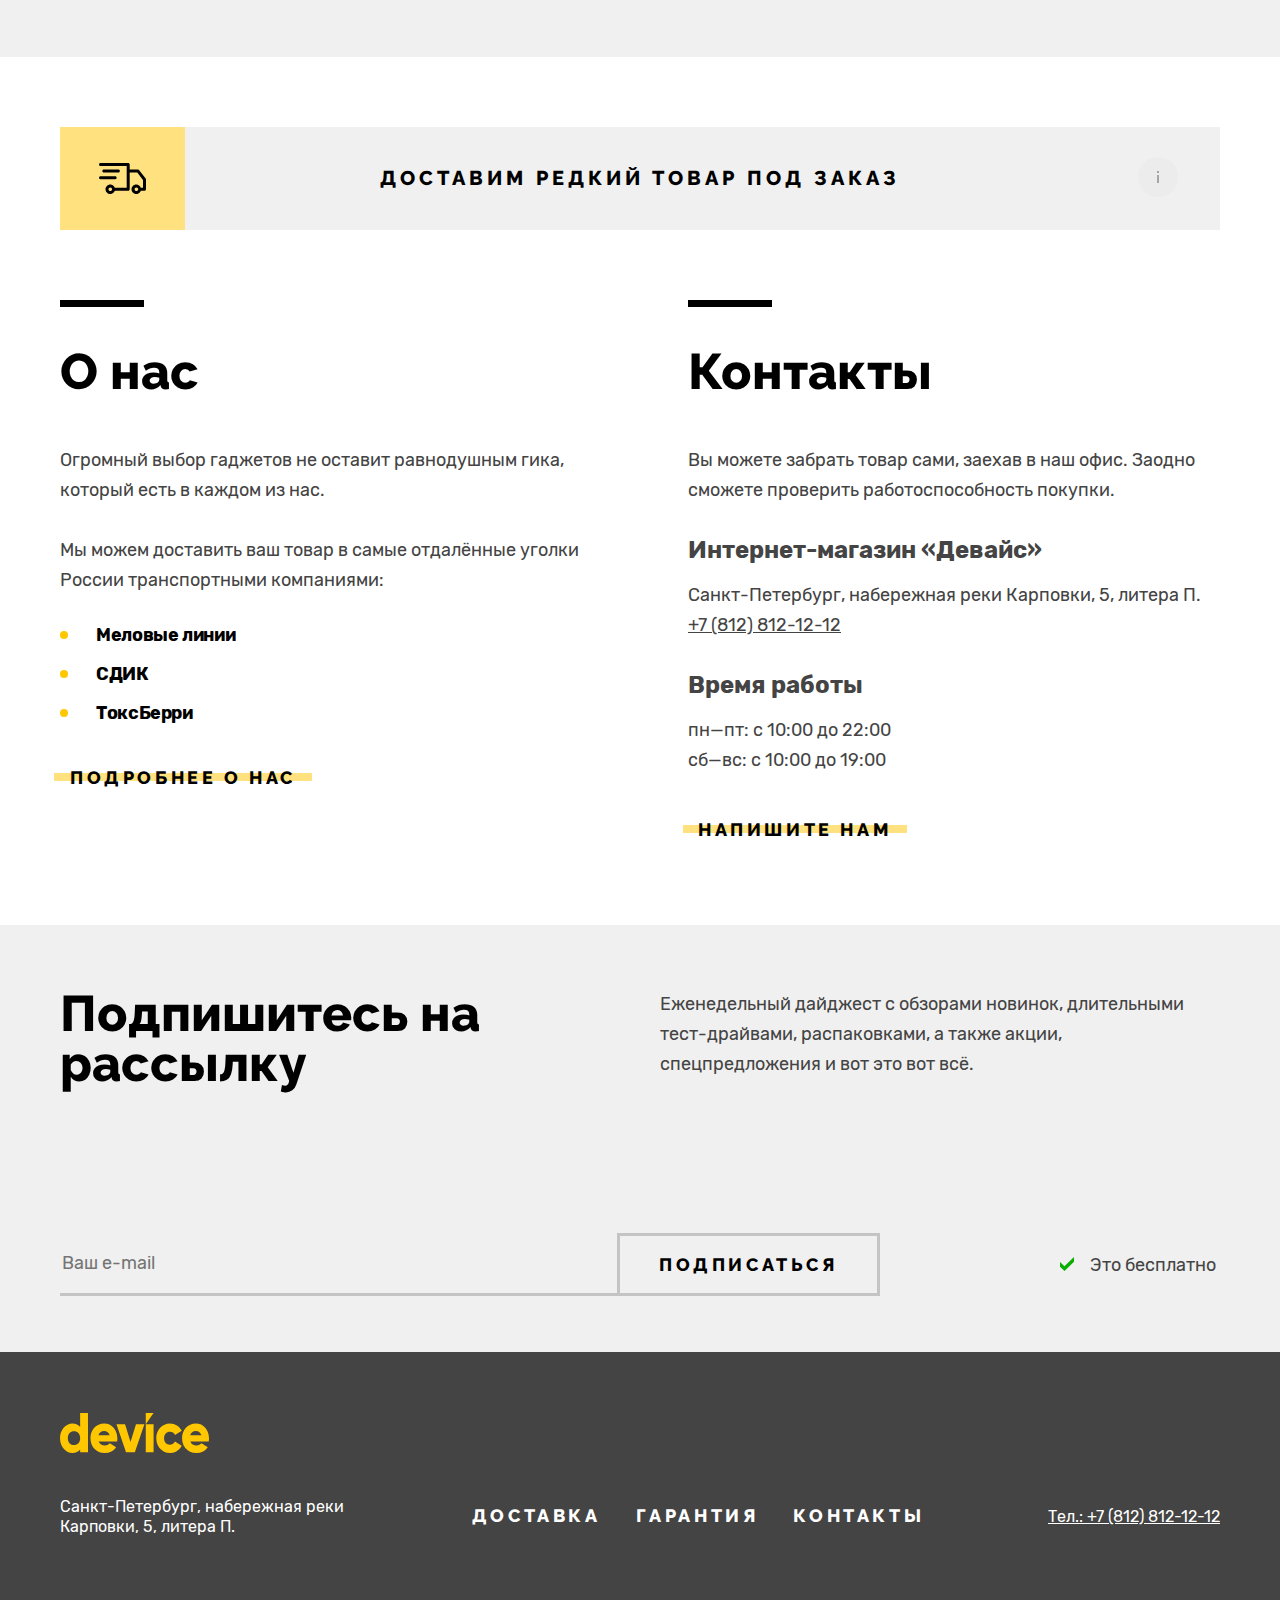
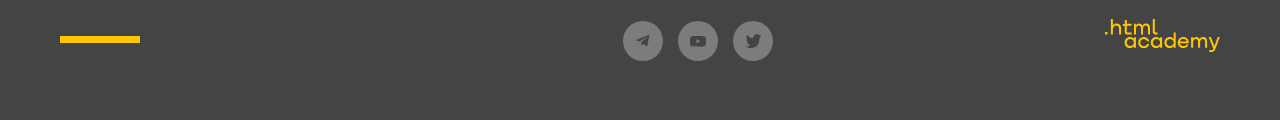
==== commit 980604a8: "popover added" ====
--- a/index.html
+++ b/index.html
@@ -11,26 +11,60 @@
         <img class="header-logo" src="images/logo.svg" alt="Логотип интернет-магазина «Девайс»." width="149" height="40">
       </a>
       <nav class="navigation">
-        <ul class="navigation-list navigation-user-list list">
-          <li class="navigation-item navigation-user-item">
-            <form class="search-form subsidiary">
-              <label class="main-search" for="main-search">
-                <span class="visually-hidden">Поиск по сайту.</span>
-                <input class="search-input" id="main-search" placeholder="Поиск по сайту" type="search" name="main-search" required>
-              </label>
-              <button class="search-submit" type="submit">Найти</button>
-            </form>
-          </li>
-          <li class="navigation-item navigation-user-item">
-            <a class="navigation-link navigation-link-user link-shape header-login login" href="#">Войти</a>
-          </li>
-          <li class="navigation-item navigation-user-item">
-           <a class="navigation-link navigation-link-user link-shape header-compare" href="#">Сравнить</a>
-          </li>
-          <li class="navigation-item navigation-user-item">
-            <a class="navigation-link navigation-link-user link-shape header-cart" href="#">Корзина</a>
-          </li>
-        </ul>
+        <div class="navigation-user">
+          <form class="search-form subsidiary">
+            <label class="main-search" for="main-search">
+              <span class="visually-hidden">Поиск по сайту.</span>
+              <input class="search-input" id="main-search" placeholder="Поиск по сайту" type="search" name="main-search" required>
+            </label>
+            <button class="search-submit" type="submit">Найти</button>
+          </form>
+          <ul class="navigation-user-list list">
+            <li class="navigation-user-item">
+              <a class="navigation-link navigation-link-user link-shape header-login" href="#">Войти</a>
+            </li>
+            <li class="navigation-user-item">
+             <a class="navigation-link navigation-link-user link-shape header-compare" href="#">Сравнить</a>
+            </li>
+            <li class="navigation-user-item">
+              <a class="navigation-link navigation-link-user link-shape header-cart" href="#">Корзина</a>
+              <div class="popover popover-cart">
+                <div class="popover-content">
+                  <h2 class="popover-title visually-hidden">Корзина.</h2>
+                  <ul class="cart-items-list list">
+                    <li class="cart-item">
+                      <a class="cart-item-link link-shape" href="#">
+                        <img class="cart-thumbnail" alt="Изображение товара." width="39" height="43" src="images/product-1.jpg">
+                         <p class="cart-item-title">Любительская<br>селфи-палка</p>
+                      </a>
+                      <button class="cart-item-button link-shape" type="button">
+                        <span class="visually-hidden">Удалить из корзины.</span>
+                      </button>
+                    </li>
+                    <li class="cart-item">
+                      <a class="cart-item-link link-shape" href="#">
+                        <img class="cart-thumbnail" alt="Изображение товара." width="39" height="43" src="images/product-2.jpg">
+                        <p class="cart-item-title">Профессиональная<br>селфи-палка</p>
+                      </a>
+                      <button class="cart-item-button link-shape" type="button">
+                        <span class="visually-hidden">Удалить из корзины.</span>
+                      </button>
+                    </li>
+                  </ul>
+                  <div class="popover-cart-info">
+                    <span class="cart-total">Товаров:
+                      <span class="total-count">2</span>
+                    </span>
+                    <span class="cart-total">Сумма:
+                      <span class="total-sum">2000</span>₽
+                    </span>
+                  </div>
+                  <a class="cart-open-button link" href="#">Открыть корзину</a>
+                </div>
+              </div>
+            </li>
+          </ul>
+        </div>
         <div class="navigation-catalog">
           <button class="button navigation-catalog-button" type="button">Каталог товаров
             <span class="sub-catalog-open-icon"></span>
@@ -77,7 +111,7 @@
           <button class="slider-button slider-prev link-shape" type="button">
             <span class="visually-hidden">Предыдущий товар.</span>
           </button>
-          <button class="slider-button slider-next" type="button">
+          <button class="slider-button slider-next link-shape" type="button">
             <span class="visually-hidden">Следующий товар.</span>
           </button>
         </div>
@@ -322,7 +356,7 @@
       };
       for (var i = 0; i < buttons.length; i++) {
       changingClassInSlider(buttons[i], sliders[i]);
-}
+};
 
       var tabs = document.querySelectorAll('.tab-item');
       var tabButtons = document.querySelectorAll('.tab-pagination-button');
@@ -343,7 +377,11 @@
       };
       for (var i = 0; i < tabButtons.length; i++) {
       changingTab(tabButtons[i], tabs[i]);
-}
+};
+      let buttonOpen = document.querySelector('.header-cart');
+      buttonOpen.onclick = function() {
+  document.querySelector('.popover-cart').classList.toggle('cart-open');
+};
     </script>
   </body>
 </html>
--- a/styles/styles.css
+++ b/styles/styles.css
@@ -94,7 +94,7 @@
   letter-spacing: 0.2em;
   text-transform: uppercase;
   border: none;
-  background-color: transparent;
+  background-color: rgba(255, 255, 255, 0);
   text-align: center;
   cursor: pointer;
 }
@@ -305,6 +305,7 @@
 
 .navigation-list {
   display: flex;
+  flex-wrap: wrap;
 }
 
 .slider-content {
@@ -523,6 +524,7 @@
 .search-form {
   position: relative;
   display: flex;
+  align-items: flex-start;
   margin-right: 27px;
 }
 
@@ -559,13 +561,14 @@
 
 .navigation-link-user {
   position: relative;
-  display: block;
   padding: 2px 0 2px 22px;
 }
 
 .header-login {
   display: flex;
   justify-content: space-between;
+  width: 230px;
+  margin-right: 26px;
 }
 
 .header-compare::before {
@@ -975,7 +978,7 @@
 
 .button-yellow::before {
   content: "";
-  transition: 0.3s;
+  transition: 0.3s ease;
   position: absolute;
   background-color: #ffe17f;
   z-index: -1;
@@ -1121,9 +1124,7 @@
 }
 
 .navigation-user-item {
-  display: flex;
-  align-items: center;
-  align-self: center;
+  margin: auto 0;
 }
 
 .header-compare {
@@ -1235,9 +1236,7 @@
   left: 0;
 }
 
-.footer-navigation-list {
-  flex-wrap: wrap;
-}
+
 
 .link-shape:hover {
   opacity: 0.6;
@@ -1621,14 +1620,9 @@
   text-underline-offset: 2px;
 }
 
-.login {
-  margin-right: 150px;
-}
-
-.logut {
-  width: 230px;
-  margin-right: 27px;
-}
+
+
+
 
 .tab-pagination-active {
   position: relative;
@@ -1637,10 +1631,12 @@
 
 .tab-pagination-active:hover {
   padding-left: 35px;
+  transition: 0.3s ease;
 }
 
 .tab-pagination-active:focus {
   padding-left: 35px;
+  transition: 0.3s ease;
   outline: none;
 }
 
@@ -1823,7 +1819,9 @@
   border-radius: 50%;
 }
 
-.navigation-user-list {
+.navigation-user {
+  grid-column: 1/-1;
+  display: flex;
   margin-bottom: 30px;
 }
 
@@ -1839,3 +1837,102 @@
   outline: solid 2px #af4fff;
   outline-offset: 2px;
 }
+
+.navigation-user-list {
+  display: flex;
+  flex-wrap: wrap;
+}
+
+.popover-cart {
+  position: absolute;
+  transform: translateX(-40%);
+  width: 320px;
+  padding: 20px;
+  font-family: "Rubik", sans-serif;
+  font-size: 16px;
+  line-height: 20px;
+  color: #ffffff;
+  background-color: #000000;
+  min-height: 134px;
+  z-index: 1;
+  display: none;
+}
+
+.popover-content {
+  height: 100%;
+}
+
+
+
+.cart-item-title {
+  margin: 0;
+  width: 100%;
+}
+
+.cart-item + .cart-item {
+  margin-top: 20px;
+  padding-top: 20px;
+}
+
+.popover-cart-info {
+  display: flex;
+  justify-content: space-between;
+  padding: 14px 0;
+  margin-bottom: 20px;
+}
+
+.cart-items-list {
+  margin-bottom: 20px;
+}
+
+.cart-open-button {
+  background-color: #ffffff;
+  padding: 14px;
+  text-align: center;
+}
+
+.cart-thumbnail {
+  margin-right: 23px;
+}
+
+.cart-item-button::before {
+  position: absolute;
+  content: "";
+  width: 10px;
+  height: 10px;
+  top: 2px;
+  left: 2px;
+  background-image: url(../images/cart-item-button.svg);
+  background-repeat: no-repeat;
+}
+
+.total-sum {
+  margin-right: 3px;
+}
+
+.cart-open {
+  display: block;
+}
+
+.cart-item-button {
+  display: block;
+  position: relative;
+  width: 14px;
+  height: 14px;
+  border: none;
+  background-color: rgba(255, 255, 255, 0);
+  text-align: center;
+  cursor: pointer;
+}
+
+.cart-item-link {
+  display: flex;
+  text-decoration: none;
+  color: inherit;
+  padding-right: 10px;
+}
+
+.cart-item {
+  display: flex;
+  justify-content: space-between;
+}
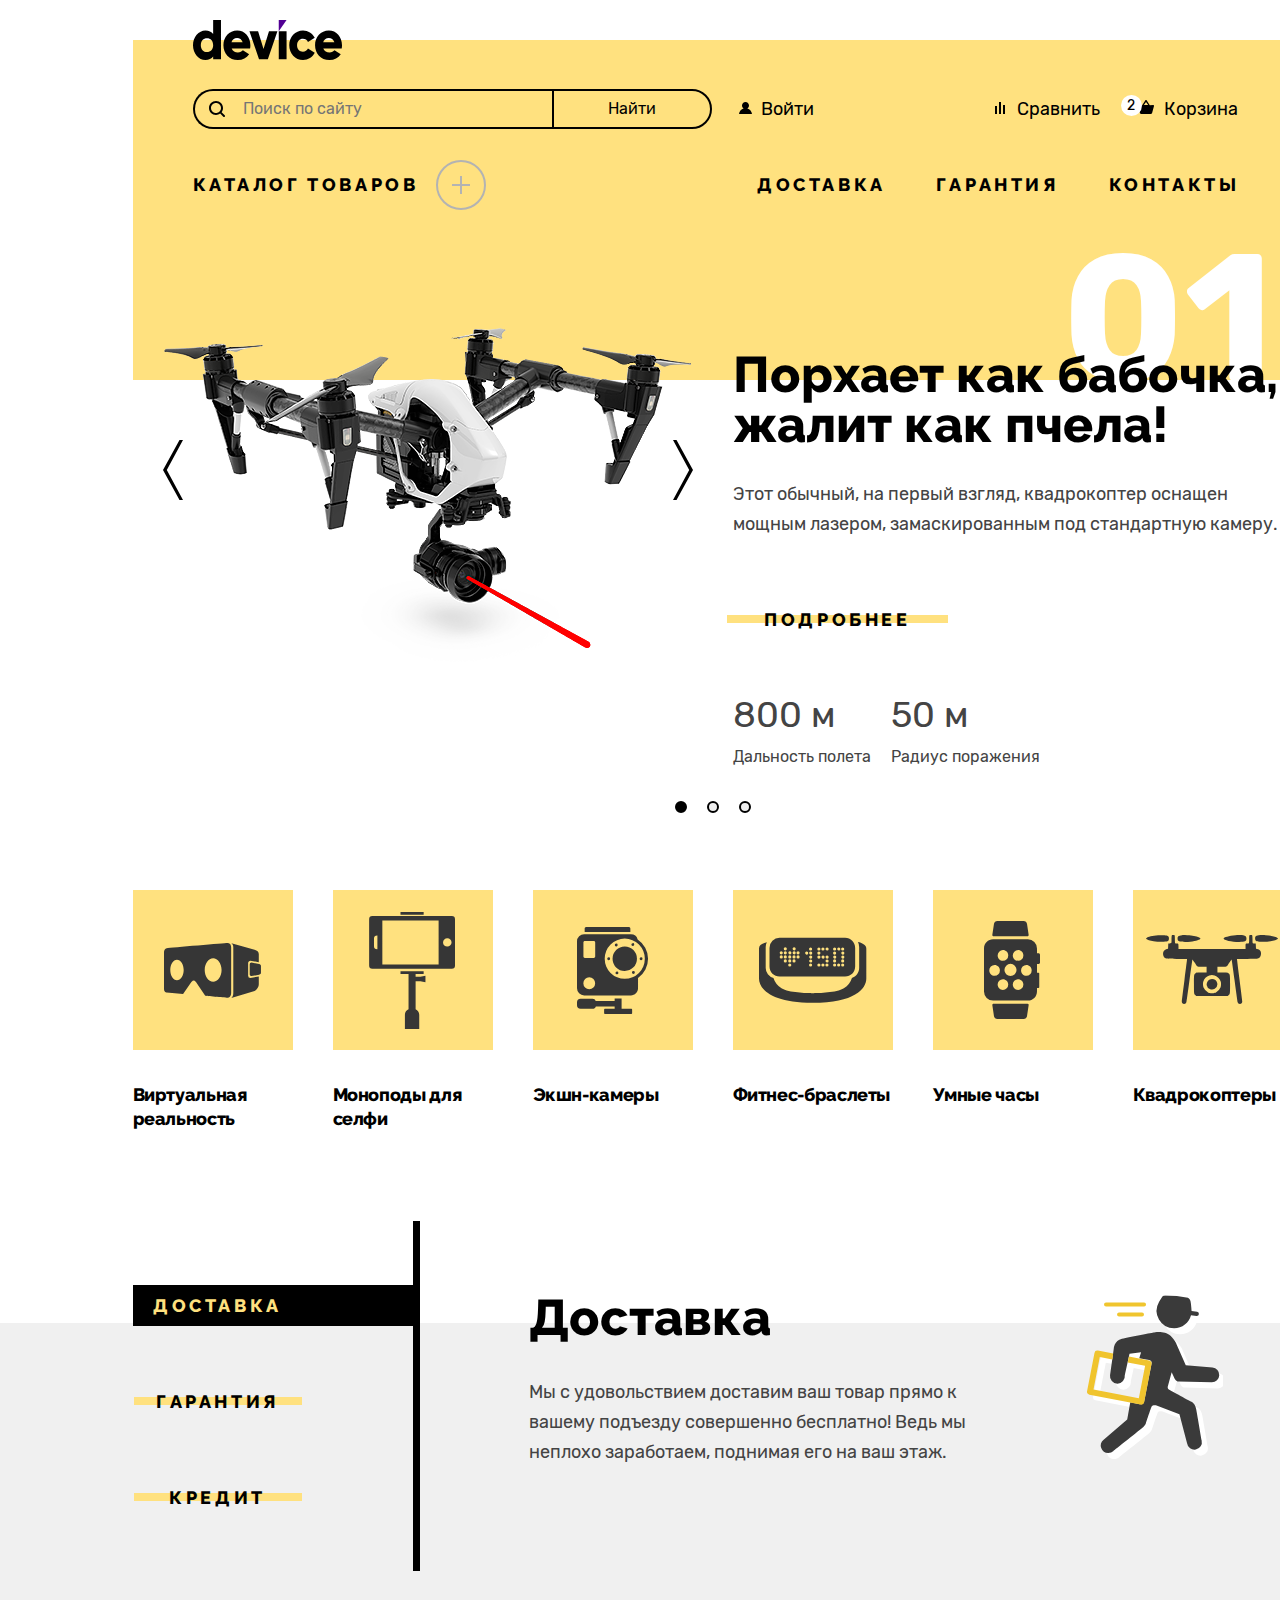
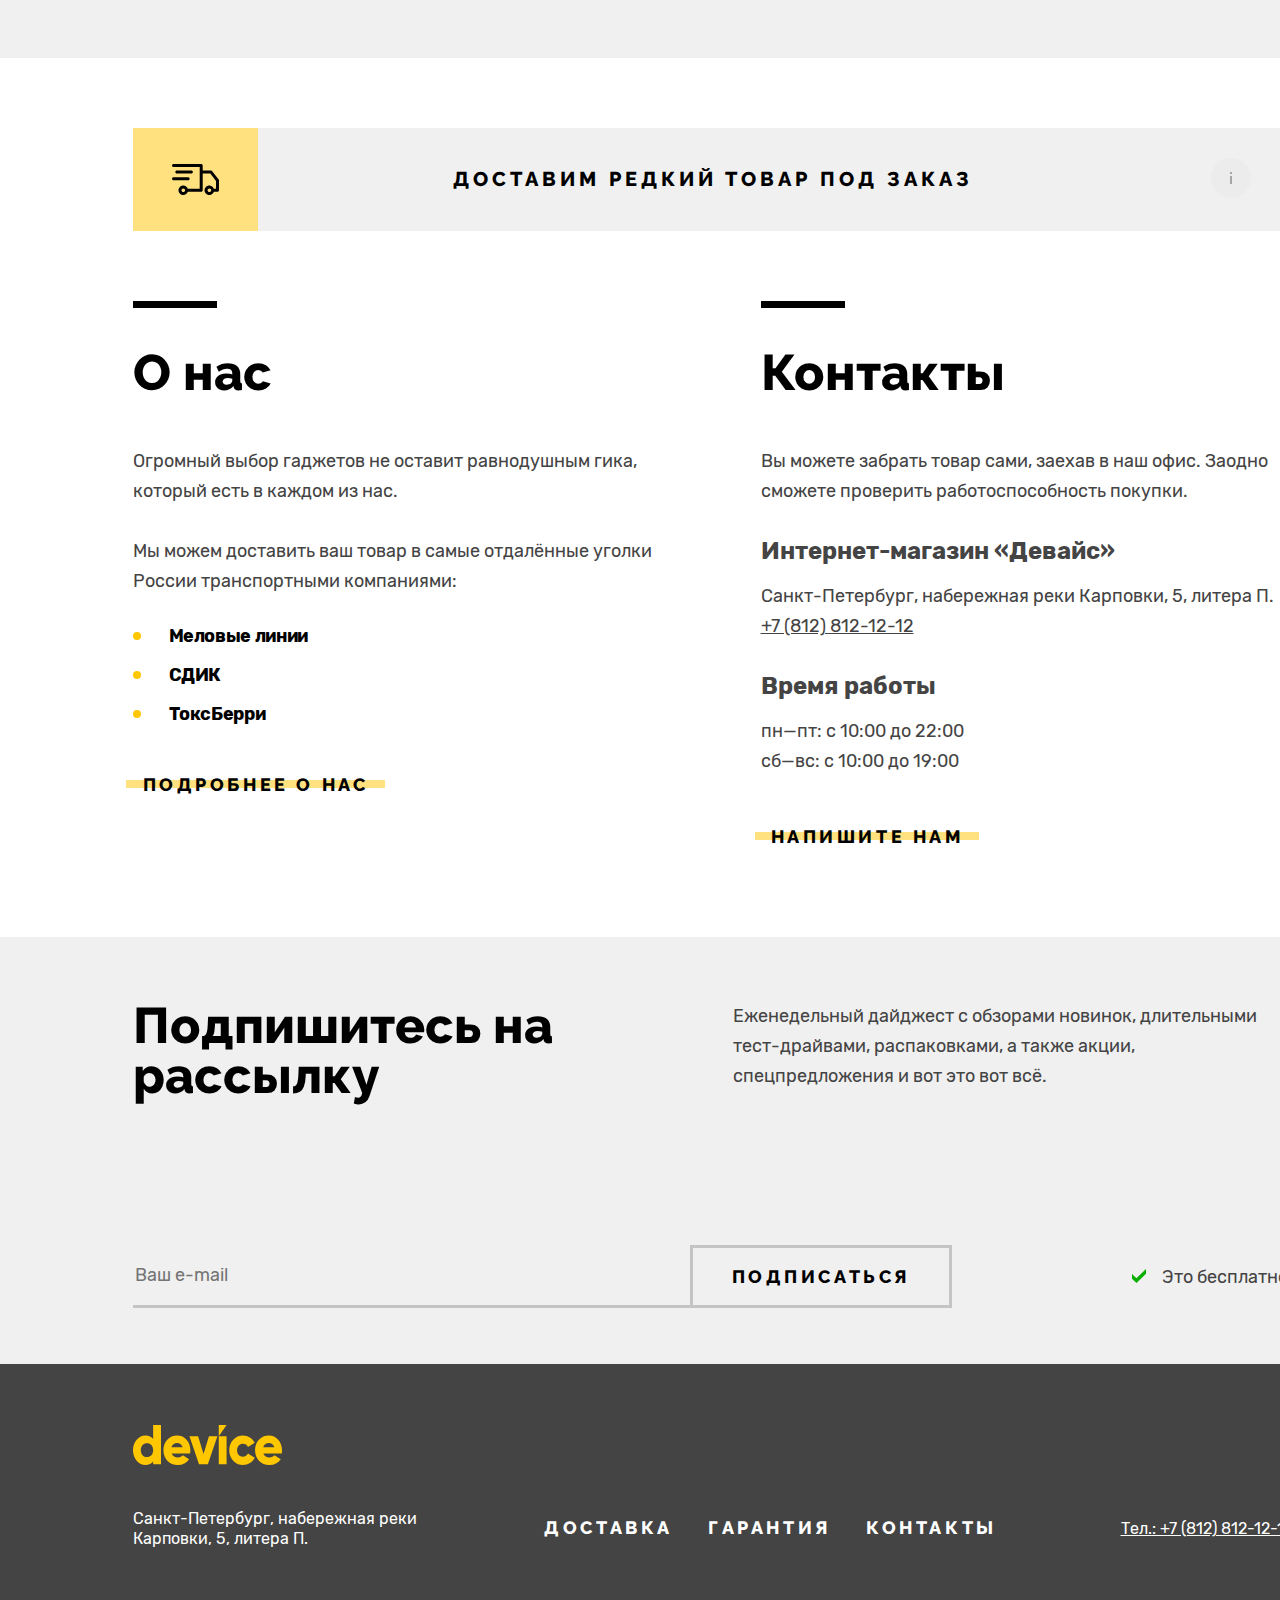
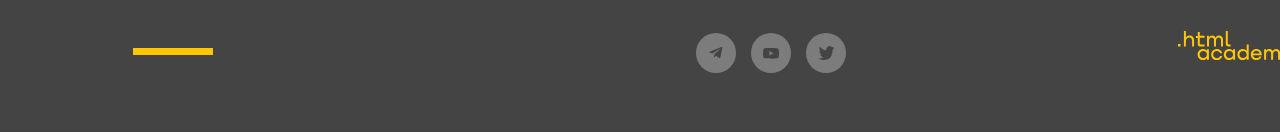
==== commit e8127289: "исправление 1 страница" ====
--- a/index.html
+++ b/index.html
@@ -13,11 +13,13 @@
       <nav class="navigation">
         <div class="navigation-user">
           <form class="search-form subsidiary">
-            <label class="main-search" for="main-search">
-              <span class="visually-hidden">Поиск по сайту.</span>
+            <span class="visually-hidden">Поиск по сайту.</span>
+            <div class="search-wrapper">
               <input class="search-input" id="main-search" placeholder="Поиск по сайту" type="search" name="main-search" required>
-            </label>
-            <button class="search-submit" type="submit">Найти</button>
+              <label class="main-search" for="main-search">
+              </label>
+              <button class="search-submit" type="submit">Найти</button>
+            </div>
           </form>
           <ul class="navigation-user-list list">
             <li class="navigation-user-item">
@@ -336,6 +338,51 @@
         </a>
       </div>
     </footer>
+    <div class="modal-container modal-container-close">
+      <div class="modal delivery-on-order">
+        <button class="modal-close-button link-shape">
+          <span class="visually-hidden">Закрыть.</span>
+        </button>
+        <section class="modal-content">
+          <h2 class="modal-title title">Доставка под заказ</h2>
+          <form class="modal-delivery-form" action="https://echo.htmlacademy.ru/" method="post">
+            <div class="field-group field-group-name">
+              <label class="modal-form-label modal-your-name title-small" for="customer-name">Ваше имя:</label>
+              <input class="modal-delivery-input" type="text" id="customer-name" name="customer-name" placeholder="Введите имя" minlength="4">
+            </div>
+            <div class="field-group field-group-mail">
+              <label class="modal-form-label modal-your-mail title-small" for="e-mail">Ваш e-mail:</label>
+              <input class="modal-delivery-input" type="email" id="e-mail" name="e-mail" placeholder="Введите ваш e-mail" value="почта">
+              <span class="error-message">Забавный у вас адрес</span>
+            </div>
+            <div class="field-group field-group-product">
+              <label class="modal-form-label modal-ordered-product title-small" for="ordered-product">Что нужно привезти:</label>
+              <input class="modal-delivery-input" type="text" id="ordered-product" name="ordered-product" placeholder="В свободной форме" minlength="5">
+            </div>
+            <div class="field-group field-group-amount">
+             <div class="quantity-selection">
+                <label class="modal-form-label modal-ordered-amount title-small" for="ordered-amount">Количество:</label>
+                <span class="visually-hidden">Пояснение - относительно количества заказываемых позиций.</span>
+                <span class="tooltip">
+                  <button class="tooltip-toggle" type="button" aria-labelledby="tooltip-ordered-amount"></button>
+                  <span class="tooltip-text subsidiary" role="tooltip" id="tooltip-ordered-amount">Постараемся найти, сколько нужно. Привезём сколько получится по требованиям к провозу багажа.</span>
+                </span>
+              </div>
+              <div class="quantity-selection">
+                <button class="order-button order-button-min" type="button">
+                  <span class="visually-hidden">Кнопка уменьшающая количество.</span>
+                </button>
+                <input class="modal-delivery-input input-amount" type="number" id="ordered-amount" name="ordered-amount" value="1" min="1" required>
+                <button class="order-button order-button-max" type="button">
+                  <span class="visually-hidden">Кнопка увеличивающая количество.</span>
+                </button>
+              </div>
+            </div>
+            <button class="modal-delivery-button button button-yellow" type="submit">Отправить</button>
+          </form>
+        </section>
+      </div>
+    </div>
     <script>
       var sliders = document.querySelectorAll('.slider-item');
       var buttons = document.querySelectorAll('.slider-pagination-button');
@@ -382,6 +429,14 @@
       buttonOpen.onclick = function() {
   document.querySelector('.popover-cart').classList.toggle('cart-open');
 };
+      let buttonDelivery = document.querySelector('.on-order-link');
+      buttonDelivery.onclick = function() {
+  document.querySelector('.modal-container').classList.remove('modal-container-close');
+};
+let buttonClose = document.querySelector('.modal-close-button');
+      buttonClose.onclick = function() {
+  document.querySelector('.modal-container').classList.add('modal-container-close');
+};
     </script>
   </body>
 </html>
--- a/styles/styles.css
+++ b/styles/styles.css
@@ -47,6 +47,7 @@
   margin: 0;
   display: flex;
   flex-direction: column;
+  min-width: 1425px;
   min-height: 100%;
   font-family: "Rubik", sans-serif;
   font-size: 18px;
@@ -56,7 +57,7 @@
 }
 
 .page-content {
-  width: 1160px;
+  max-width: 1160px;
   margin: 0 auto;
 }
 
@@ -198,6 +199,7 @@
   font-size: 20px;
   line-height: 23px;
   margin: 0;
+  padding: 40px 125px;
 }
 
 .product-list-link {
@@ -375,6 +377,7 @@
 .tab-pagination {
   min-width: 280px;
   margin-right: 116px;
+  padding-left: 5px;
 }
 
 .tab-title {
@@ -383,6 +386,7 @@
 }
 
 .tabs-wrapper {
+  position: relative;
   display: flex;
   align-content: flex-start;
   padding: 64px 310px 140px 0;
@@ -517,12 +521,11 @@
   width: 16px;
   height: 16px;
   background-image: url(../images/search-icon.svg);
-  top: 13px;
+  top: 30%;
   left:16px;
 }
 
 .search-form {
-  position: relative;
   display: flex;
   align-items: flex-start;
   margin-right: 27px;
@@ -607,7 +610,7 @@
   justify-content: space-between;
   width: 293px;
   text-align: left;
-  padding: 0;
+  padding: 15px 57px 15px 0;
   z-index: 3;
 }
 
@@ -669,7 +672,7 @@
 .breadcrumbs-list {
   display: flex;
   flex-wrap: wrap;
-  width: 100%;
+  width: 1160px;
 }
 
 .inner-header {
@@ -747,9 +750,7 @@
   top: 10px;
 }
 
-.tabs-content-list {
-  position: relative;
-}
+
 
 .footer-contacts-logo {
   grid-column: 1/-1;
@@ -801,13 +802,13 @@
 }
 
 .about-link {
-  display: inline;
+  display: inline-block;
   text-align: center;
   padding: 10px;
 }
 
 .contacts-button {
-  display: inline;
+  display: inline-block;
   padding: 10px;
 }
 
@@ -925,7 +926,6 @@
 
 .on-order-link {
   position: relative;
-  padding: 30px;
   display: block;
   text-decoration: none;
 }
@@ -968,10 +968,6 @@
   grid-row: 1/-1;
 }
 
-.no-active {
-  display: none;
-}
-
 .header-navigation-item:not(:last-child) {
   margin-right: 50px;
 }
@@ -1007,18 +1003,16 @@
   color: #ffe17f;
 }
 
-.tab-pagination {
-  position: relative;
-}
-
-.tab-pagination::before {
+
+
+.tabs-wrapper::before {
   content: "";
   position: absolute;
   width: 7px;
-  height: 319px;
+  height: 80%;
   background-color: #000000;
-  right: 0;
-  top: -60px;
+  left: 280px;
+  top: 0;
 }
 
 .on-order-link::before {
@@ -1236,8 +1230,6 @@
   left: 0;
 }
 
-
-
 .link-shape:hover {
   opacity: 0.6;
 }
@@ -1620,10 +1612,6 @@
   text-underline-offset: 2px;
 }
 
-
-
-
-
 .tab-pagination-active {
   position: relative;
   color: #ffe17f;
@@ -1723,7 +1711,8 @@
 }
 
 .sub-catalog-open-icon {
-  position: relative;
+  position: absolute;
+  right: 0;
   display: flex;
   align-items: center;
   justify-content: center;
@@ -1810,8 +1799,8 @@
   justify-content: center;
   width: 21px;
   height: 21px;
-  right: 95px;
-  bottom: 10px;
+  left: 3px;
+  top: 3px;
   font-family: "Rubik", sans-serif;
   font-size: 14px;
   line-height: 16px;
@@ -1862,8 +1851,6 @@
   height: 100%;
 }
 
-
-
 .cart-item-title {
   margin: 0;
   width: 100%;
@@ -1887,7 +1874,7 @@
 
 .cart-open-button {
   background-color: #ffffff;
-  padding: 14px;
+  padding: 15px 10px 14px 10px;
   text-align: center;
 }
 
@@ -1936,3 +1923,321 @@
   display: flex;
   justify-content: space-between;
 }
+
+.cart-open-button:hover {
+  background-color: #ffe17f;
+}
+
+.cart-open-button:active {
+  background-color: #ffe17f;
+  color: rgba(0, 0, 0, 0.3);
+}
+
+.cart-open-button:focus {
+  outline: solid 2px #af4fff;
+  outline-offset: 2px;
+}
+
+.modal-container {
+  position: fixed;
+  top: 0;
+  left: 0;
+  display: flex;
+  width: 100%;
+  height: 100%;
+  background-color: rgba(240, 240, 240, 0.9);
+  z-index: 3;
+}
+
+.modal {
+  position: relative;
+  margin: auto;
+  padding: 62px 70px;
+  width: 920px;
+  background-color: #ffffff;
+  border: solid 10px #000000;
+  box-shadow: 0 10px 0 0 rgba(0, 0, 0, 0.1);
+}
+
+.modal-close-button {
+  position: absolute;
+  padding: 0;
+  top: 84px;
+  right: 80px;
+  width: 26px;
+  height: 26px;
+  background-color: #ffffff;
+  border: none;
+  background-image: url("../images/close.svg");
+  background-repeat: no-repeat;
+  background-position: center;
+  cursor: pointer;
+}
+
+.modal-title {
+  margin-bottom: 42px;
+}
+
+.error-message {
+  font-family: "Rubik", sans-serif;
+  font-size: 16px;
+  line-height: 20px;
+  color: #000000;
+  padding-top: 3px;
+}
+
+.modal-delivery-input {
+  border: none;
+  padding: 20px;
+  margin: 0;
+  background-color: rgba(255, 255, 255, 0);
+  font-family: "Rubik", sans-serif;
+  font-size: 16px;
+  line-height: 20px;
+  color: #000000;
+  background-color: #f0f0f0;
+}
+
+.order-button-min,
+.order-button-max {
+  width: 60px;
+  height: 60px;
+}
+
+.no-active {
+  display: none;
+}
+
+.search-input:disabled + .main-search::before {
+  opacity: 0.3;
+}
+
+.order-button::before,
+.order-button::after {
+  position: absolute;
+  content: "";
+  width: 16px;
+  height: 2px;
+  background-color: #000000;
+}
+
+.order-button-max::after {
+  transform: rotate(90deg);
+}
+
+.tooltip-text {
+  position: absolute;
+  display: block;
+  width: 200px;
+  padding: 19px;
+  background-color: #000000;
+  color: #ffffff;
+  box-shadow: 0 10px 0 0 rgba(0, 0, 0, 0.1);
+  z-index: 1;
+  transform: translateX(-68%);
+  display: none;
+}
+
+.input-amount::-webkit-outer-spin-button,
+.input-amount::-webkit-inner-spin-button {
+  appearance: none;
+  margin: 0;
+}
+
+.order-button {
+  position: absolute;
+  display: flex;
+  justify-content: center;
+  align-items: center;
+  width: 60px;
+  height: 60px;
+  border: none;
+  background-color: #f0f0f0;
+}
+
+.field-group {
+  display: flex;
+  flex-direction: column;
+}
+
+.quantity-selection {
+  display: flex;
+  position: relative;
+}
+
+.modal-delivery-form {
+  display: grid;
+  grid-template-columns: 2fr 1fr 1fr;
+  gap: 40px;
+}
+
+.field-group-name {
+  position: relative;
+  width: 360px;
+  grid-column: 1/2;
+}
+
+.field-group-mail {
+  position: relative;
+  grid-column: 2/-1;
+}
+
+.field-group-product {
+  grid-column: 1/3;
+}
+
+.field-group-amount {
+  width: 180px;
+  grid-column: 3/-1;
+}
+
+.modal-form-label {
+  margin-bottom: 14px;
+}
+
+.order-button-max {
+  right: 0;
+}
+
+.modal-delivery-button {
+  width: 200px;
+  z-index: 1;
+}
+
+.tooltip-toggle {
+  width: 26px;
+  height: 26px;
+  border: none;
+  border-radius: 50%;
+  background-color: #ffe17f;
+  background-image: url(../images/info-tooltip.svg);
+  background-repeat: no-repeat;
+  background-position: center;
+}
+
+.modal-ordered-amount {
+  margin-right: 8px;
+}
+
+.tooltip-text::before {
+  position: absolute;
+  content: "";
+  top: -6px;
+  right: 43px;
+  width: 14px;
+  height: 6px;
+  background-image: url(../images/tooltip-triangl.svg);
+  background-repeat: no-repeat;
+}
+
+.popover-cart::before {
+  position: absolute;
+  content: "";
+  top: -6px;
+  right: 147px;
+  width: 14px;
+  height: 6px;
+  background-image: url(../images/tooltip-triangl.svg);
+  background-repeat: no-repeat;
+}
+
+.tooltip-toggle:hover ~ .tooltip-text,
+.tooltip-toggle:focus ~ .tooltip-text {
+  display: block;
+}
+
+.modal-your-name::before {
+  position: absolute;
+  content: "";
+  width: 13px;
+  height: 12px;
+  top: 58px;
+  right: 21px;
+  background-image: url(../images/modal-man.svg);
+  background-repeat: no-repeat;
+}
+
+.modal-your-mail::before {
+  position: absolute;
+  content: "";
+  width: 13px;
+  height: 12px;
+  top: 58px;
+  right: 20px;
+  background-image: url(../images/modal-envelope.svg);
+  background-repeat: no-repeat;
+}
+
+.modal-delivery-input:hover {
+  background-color: #dcdcdc;
+}
+
+.order-button:hover::before,
+.order-button:hover::after {
+  background-color: #666666;
+}
+
+.order-button:hover {
+  background-color: #ebebeb;
+}
+
+.order-button:active::before,
+.order-button:active::after {
+  background-color: #b3b3b3;
+}
+
+.order-button:focus {
+  outline: solid 2px #af4fff;
+  outline-offset: -2px;
+}
+
+.order-button:disabled {
+  opacity: 0.3;
+}
+
+.modal-delivery-input:focus {
+  outline: solid 2px #af4fff;
+  outline-offset: 2px;
+}
+
+.modal-delivery-input:invalid {
+  outline: solid 2px #ff3d3d;
+}
+
+.modal-delivery-input:invalid ~ .error-message {
+  color: #ff3d3d;
+}
+
+.modal-delivery-input:not(:placeholder-shown) {
+  background-color: #ebebeb;
+}
+
+.input-amount {
+  appearance: textfield;
+  min-width: 60px;
+  padding: 20px 60px;
+  text-align: center;
+}
+
+.input-amount:not(:placeholder-shown) {
+  background-color: #f0f0f0;
+}
+
+.modal-container-close {
+  display: none;
+}
+
+.modal-delivery-input:disabled {
+  opacity: 0.3;
+}
+
+.search-wrapper {
+  display: flex;
+  position: relative;
+}
+
+
+
+.tab-item {
+  position: relative;
+}
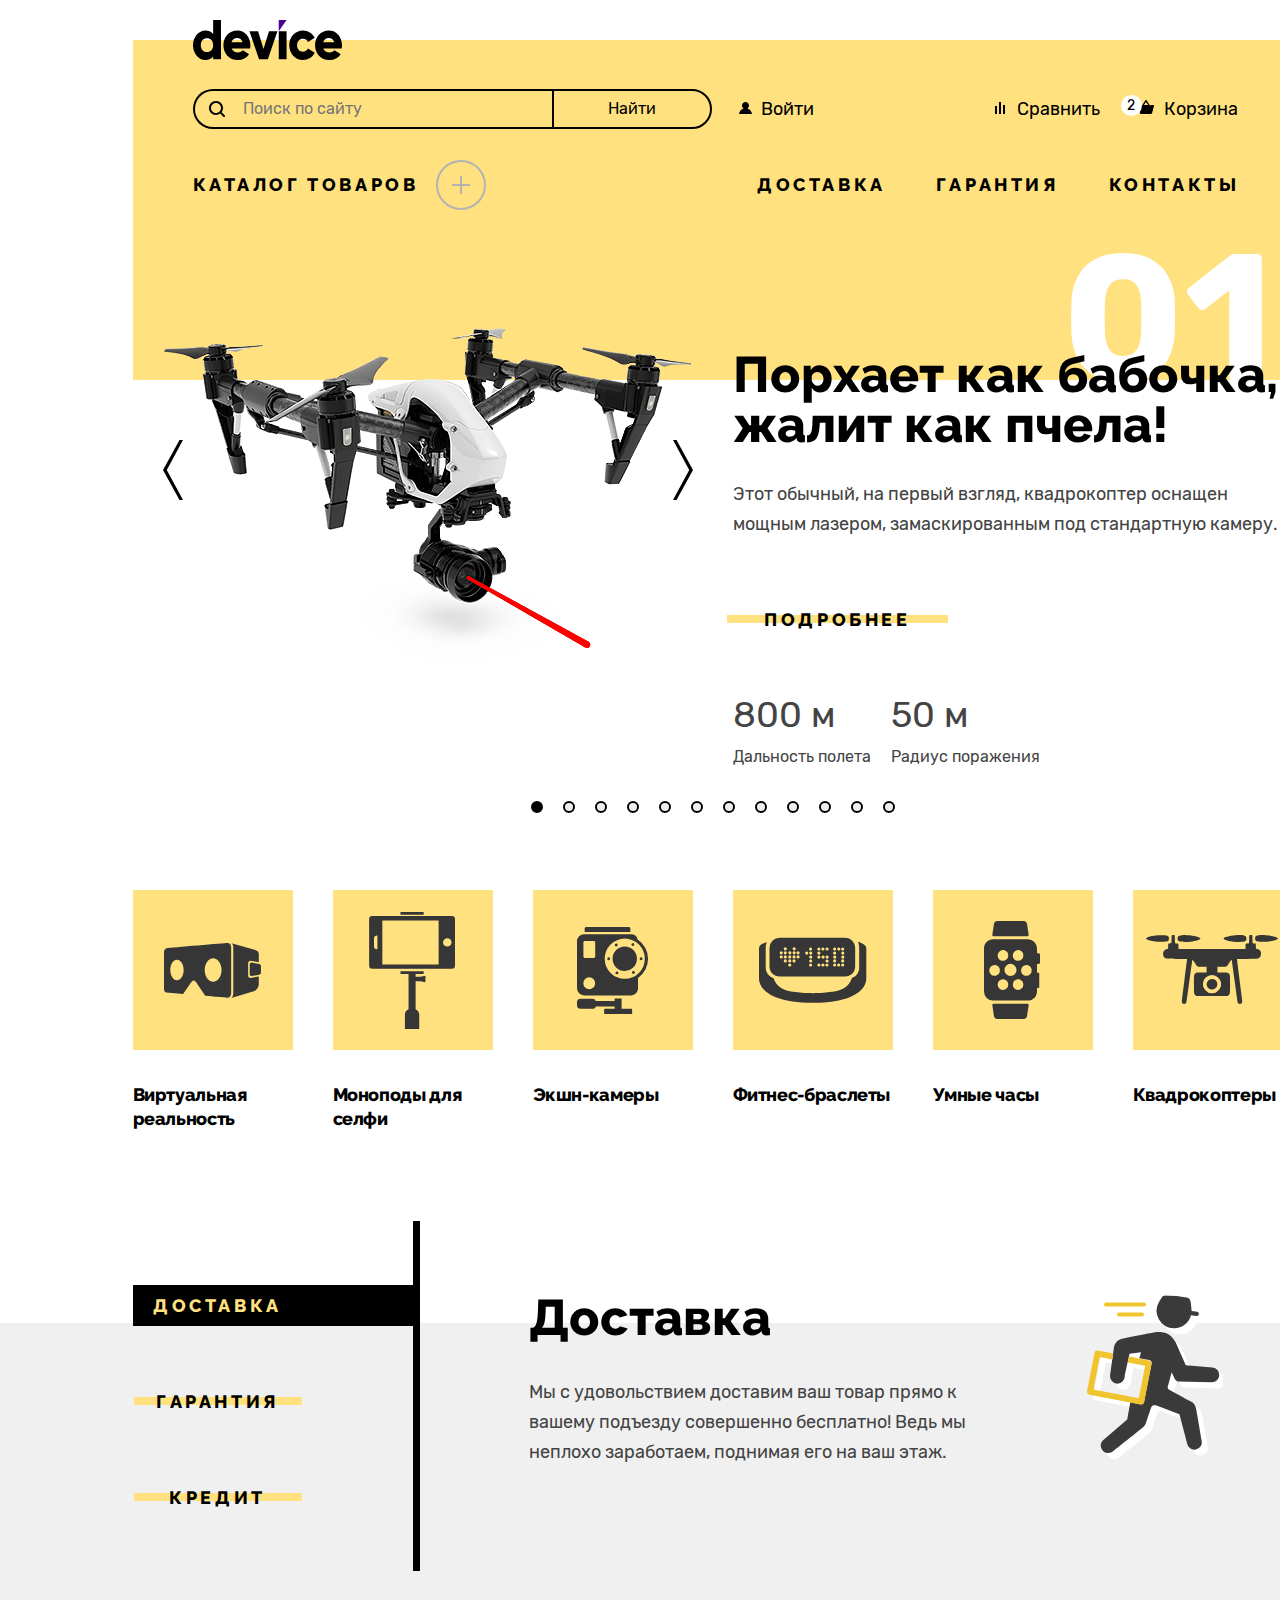
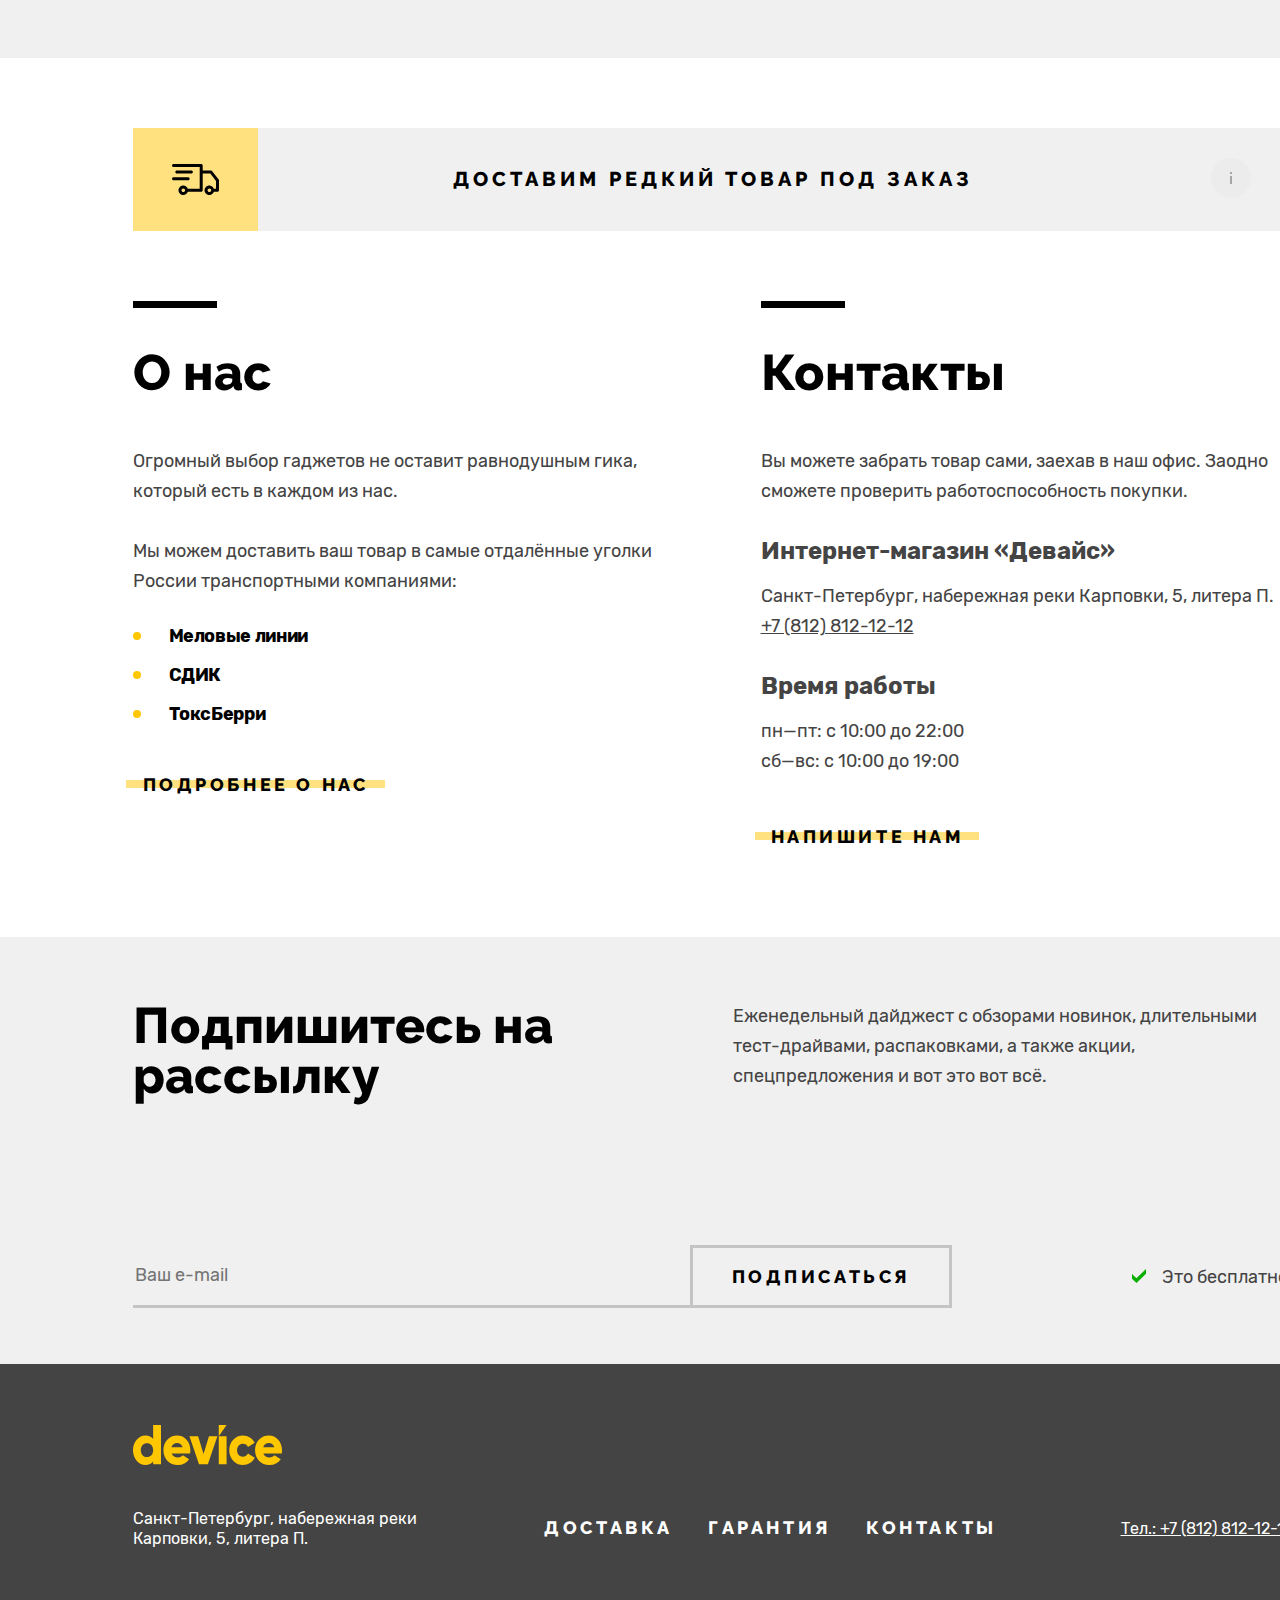
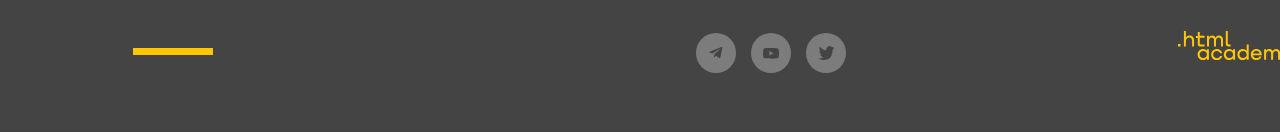
==== commit 5fc4eaab: "добавила товаров в слайдер" ====
--- a/index.html
+++ b/index.html
@@ -172,6 +172,204 @@
             </dl>
             </div>
           </li>
+          <li class="slider-item no-active">
+            <img class="slider-image" src="images/slider-3.png" alt="Селфи-палка." width="560" height="560">
+            <div class="slider-content">
+            <h3 class="slider-title title">Делай селфи, как Бен Стиллер!</h3>
+            <p class="main-slider-description description">Самая длинная палка для селфи доступна в нашем магазине. Восемь (Восемь, Карл!) метров длиной и весом всего 5 кг.</p>
+            <a class="link main-slider-link button-yellow" href="#">Подробнее</a>
+            <dl class="main-slider-characteristics">
+             <div class="slider-characteristic">
+                <dt class="main-slider-characteristic">Длина палки</dt>
+                <dd class="main-slider-meaning">8,5 м</dd>
+              </div>
+              <div class="slider-characteristic">
+                <dt class="main-slider-characteristic">Вес палки</dt>
+                <dd class="main-slider-meaning">5 кг</dd>
+              </div>
+              <div class="slider-characteristic">
+                <dt class="main-slider-characteristic">Материал</dt>
+                <dd class="main-slider-meaning">Карбон</dd>
+              </div>
+            </dl>
+            </div>
+          </li>
+          <li class="slider-item no-active">
+            <img class="slider-image" src="images/slider-3.png" alt="Селфи-палка." width="560" height="560">
+            <div class="slider-content">
+            <h3 class="slider-title title">Делай селфи, как Бен Стиллер!</h3>
+            <p class="main-slider-description description">Самая длинная палка для селфи доступна в нашем магазине. Восемь (Восемь, Карл!) метров длиной и весом всего 5 кг.</p>
+            <a class="link main-slider-link button-yellow" href="#">Подробнее</a>
+            <dl class="main-slider-characteristics">
+             <div class="slider-characteristic">
+                <dt class="main-slider-characteristic">Длина палки</dt>
+                <dd class="main-slider-meaning">8,5 м</dd>
+              </div>
+              <div class="slider-characteristic">
+                <dt class="main-slider-characteristic">Вес палки</dt>
+                <dd class="main-slider-meaning">5 кг</dd>
+              </div>
+              <div class="slider-characteristic">
+                <dt class="main-slider-characteristic">Материал</dt>
+                <dd class="main-slider-meaning">Карбон</dd>
+              </div>
+            </dl>
+            </div>
+          </li>
+          <li class="slider-item no-active">
+            <img class="slider-image" src="images/slider-3.png" alt="Селфи-палка." width="560" height="560">
+            <div class="slider-content">
+            <h3 class="slider-title title">Делай селфи, как Бен Стиллер!</h3>
+            <p class="main-slider-description description">Самая длинная палка для селфи доступна в нашем магазине. Восемь (Восемь, Карл!) метров длиной и весом всего 5 кг.</p>
+            <a class="link main-slider-link button-yellow" href="#">Подробнее</a>
+            <dl class="main-slider-characteristics">
+             <div class="slider-characteristic">
+                <dt class="main-slider-characteristic">Длина палки</dt>
+                <dd class="main-slider-meaning">8,5 м</dd>
+              </div>
+              <div class="slider-characteristic">
+                <dt class="main-slider-characteristic">Вес палки</dt>
+                <dd class="main-slider-meaning">5 кг</dd>
+              </div>
+              <div class="slider-characteristic">
+                <dt class="main-slider-characteristic">Материал</dt>
+                <dd class="main-slider-meaning">Карбон</dd>
+              </div>
+            </dl>
+            </div>
+          </li>
+          <li class="slider-item no-active">
+            <img class="slider-image" src="images/slider-3.png" alt="Селфи-палка." width="560" height="560">
+            <div class="slider-content">
+            <h3 class="slider-title title">Делай селфи, как Бен Стиллер!</h3>
+            <p class="main-slider-description description">Самая длинная палка для селфи доступна в нашем магазине. Восемь (Восемь, Карл!) метров длиной и весом всего 5 кг.</p>
+            <a class="link main-slider-link button-yellow" href="#">Подробнее</a>
+            <dl class="main-slider-characteristics">
+             <div class="slider-characteristic">
+                <dt class="main-slider-characteristic">Длина палки</dt>
+                <dd class="main-slider-meaning">8,5 м</dd>
+              </div>
+              <div class="slider-characteristic">
+                <dt class="main-slider-characteristic">Вес палки</dt>
+                <dd class="main-slider-meaning">5 кг</dd>
+              </div>
+              <div class="slider-characteristic">
+                <dt class="main-slider-characteristic">Материал</dt>
+                <dd class="main-slider-meaning">Карбон</dd>
+              </div>
+            </dl>
+            </div>
+          </li>
+          <li class="slider-item no-active">
+            <img class="slider-image" src="images/slider-3.png" alt="Селфи-палка." width="560" height="560">
+            <div class="slider-content">
+            <h3 class="slider-title title">Делай селфи, как Бен Стиллер!</h3>
+            <p class="main-slider-description description">Самая длинная палка для селфи доступна в нашем магазине. Восемь (Восемь, Карл!) метров длиной и весом всего 5 кг.</p>
+            <a class="link main-slider-link button-yellow" href="#">Подробнее</a>
+            <dl class="main-slider-characteristics">
+             <div class="slider-characteristic">
+                <dt class="main-slider-characteristic">Длина палки</dt>
+                <dd class="main-slider-meaning">8,5 м</dd>
+              </div>
+              <div class="slider-characteristic">
+                <dt class="main-slider-characteristic">Вес палки</dt>
+                <dd class="main-slider-meaning">5 кг</dd>
+              </div>
+              <div class="slider-characteristic">
+                <dt class="main-slider-characteristic">Материал</dt>
+                <dd class="main-slider-meaning">Карбон</dd>
+              </div>
+            </dl>
+            </div>
+          </li>
+          <li class="slider-item no-active">
+            <img class="slider-image" src="images/slider-3.png" alt="Селфи-палка." width="560" height="560">
+            <div class="slider-content">
+            <h3 class="slider-title title">Делай селфи, как Бен Стиллер!</h3>
+            <p class="main-slider-description description">Самая длинная палка для селфи доступна в нашем магазине. Восемь (Восемь, Карл!) метров длиной и весом всего 5 кг.</p>
+            <a class="link main-slider-link button-yellow" href="#">Подробнее</a>
+            <dl class="main-slider-characteristics">
+             <div class="slider-characteristic">
+                <dt class="main-slider-characteristic">Длина палки</dt>
+                <dd class="main-slider-meaning">8,5 м</dd>
+              </div>
+              <div class="slider-characteristic">
+                <dt class="main-slider-characteristic">Вес палки</dt>
+                <dd class="main-slider-meaning">5 кг</dd>
+              </div>
+              <div class="slider-characteristic">
+                <dt class="main-slider-characteristic">Материал</dt>
+                <dd class="main-slider-meaning">Карбон</dd>
+              </div>
+            </dl>
+            </div>
+          </li>
+          <li class="slider-item no-active">
+            <img class="slider-image" src="images/slider-3.png" alt="Селфи-палка." width="560" height="560">
+            <div class="slider-content">
+            <h3 class="slider-title title">Делай селфи, как Бен Стиллер!</h3>
+            <p class="main-slider-description description">Самая длинная палка для селфи доступна в нашем магазине. Восемь (Восемь, Карл!) метров длиной и весом всего 5 кг.</p>
+            <a class="link main-slider-link button-yellow" href="#">Подробнее</a>
+            <dl class="main-slider-characteristics">
+             <div class="slider-characteristic">
+                <dt class="main-slider-characteristic">Длина палки</dt>
+                <dd class="main-slider-meaning">8,5 м</dd>
+              </div>
+              <div class="slider-characteristic">
+                <dt class="main-slider-characteristic">Вес палки</dt>
+                <dd class="main-slider-meaning">5 кг</dd>
+              </div>
+              <div class="slider-characteristic">
+                <dt class="main-slider-characteristic">Материал</dt>
+                <dd class="main-slider-meaning">Карбон</dd>
+              </div>
+            </dl>
+            </div>
+          </li>
+          <li class="slider-item no-active">
+            <img class="slider-image" src="images/slider-3.png" alt="Селфи-палка." width="560" height="560">
+            <div class="slider-content">
+            <h3 class="slider-title title">Делай селфи, как Бен Стиллер!</h3>
+            <p class="main-slider-description description">Самая длинная палка для селфи доступна в нашем магазине. Восемь (Восемь, Карл!) метров длиной и весом всего 5 кг.</p>
+            <a class="link main-slider-link button-yellow" href="#">Подробнее</a>
+            <dl class="main-slider-characteristics">
+             <div class="slider-characteristic">
+                <dt class="main-slider-characteristic">Длина палки</dt>
+                <dd class="main-slider-meaning">8,5 м</dd>
+              </div>
+              <div class="slider-characteristic">
+                <dt class="main-slider-characteristic">Вес палки</dt>
+                <dd class="main-slider-meaning">5 кг</dd>
+              </div>
+              <div class="slider-characteristic">
+                <dt class="main-slider-characteristic">Материал</dt>
+                <dd class="main-slider-meaning">Карбон</dd>
+              </div>
+            </dl>
+            </div>
+          </li>
+          <li class="slider-item no-active">
+            <img class="slider-image" src="images/slider-3.png" alt="Селфи-палка." width="560" height="560">
+            <div class="slider-content">
+            <h3 class="slider-title title">Делай селфи, как Бен Стиллер!</h3>
+            <p class="main-slider-description description">Самая длинная палка для селфи доступна в нашем магазине. Восемь (Восемь, Карл!) метров длиной и весом всего 5 кг.</p>
+            <a class="link main-slider-link button-yellow" href="#">Подробнее</a>
+            <dl class="main-slider-characteristics">
+             <div class="slider-characteristic">
+                <dt class="main-slider-characteristic">Длина палки</dt>
+                <dd class="main-slider-meaning">8,5 м</dd>
+              </div>
+              <div class="slider-characteristic">
+                <dt class="main-slider-characteristic">Вес палки</dt>
+                <dd class="main-slider-meaning">5 кг</dd>
+              </div>
+              <div class="slider-characteristic">
+                <dt class="main-slider-characteristic">Материал</dt>
+                <dd class="main-slider-meaning">Карбон</dd>
+              </div>
+            </dl>
+            </div>
+          </li>
         </ul>
         <ul class="slider-pagination list">
           <li class="slider-pagination-item">
@@ -187,6 +385,51 @@
           <li class="slider-pagination-item">
             <button class="slider-pagination-button" type="button">
               <span class="visually-hidden">Третий товар из топ листа.</span>
+            </button>
+          </li>
+          <li class="slider-pagination-item">
+            <button class="slider-pagination-button" type="button">
+              <span class="visually-hidden">Четвертый товар из топ листа.</span>
+            </button>
+          </li>
+          <li class="slider-pagination-item">
+            <button class="slider-pagination-button" type="button">
+              <span class="visually-hidden">Пятый товар из топ листа.</span>
+            </button>
+          </li>
+          <li class="slider-pagination-item">
+            <button class="slider-pagination-button" type="button">
+              <span class="visually-hidden">Шестой товар из топ листа.</span>
+            </button>
+          </li>
+          <li class="slider-pagination-item">
+            <button class="slider-pagination-button" type="button">
+              <span class="visually-hidden">Седьмой товар из топ листа.</span>
+            </button>
+          </li>
+          <li class="slider-pagination-item">
+            <button class="slider-pagination-button" type="button">
+              <span class="visually-hidden">Восьмой товар из топ листа.</span>
+            </button>
+          </li>
+          <li class="slider-pagination-item">
+            <button class="slider-pagination-button" type="button">
+              <span class="visually-hidden">Девятый товар из топ листа.</span>
+            </button>
+          </li>
+          <li class="slider-pagination-item">
+            <button class="slider-pagination-button" type="button">
+              <span class="visually-hidden">Десятый товар из топ листа.</span>
+            </button>
+          </li>
+          <li class="slider-pagination-item">
+            <button class="slider-pagination-button" type="button">
+              <span class="visually-hidden">Одиннадцатый товар из топ листа.</span>
+            </button>
+          </li>
+          <li class="slider-pagination-item">
+            <button class="slider-pagination-button" type="button">
+              <span class="visually-hidden">Двенадцатый товар из топ листа.</span>
             </button>
           </li>
         </ul>
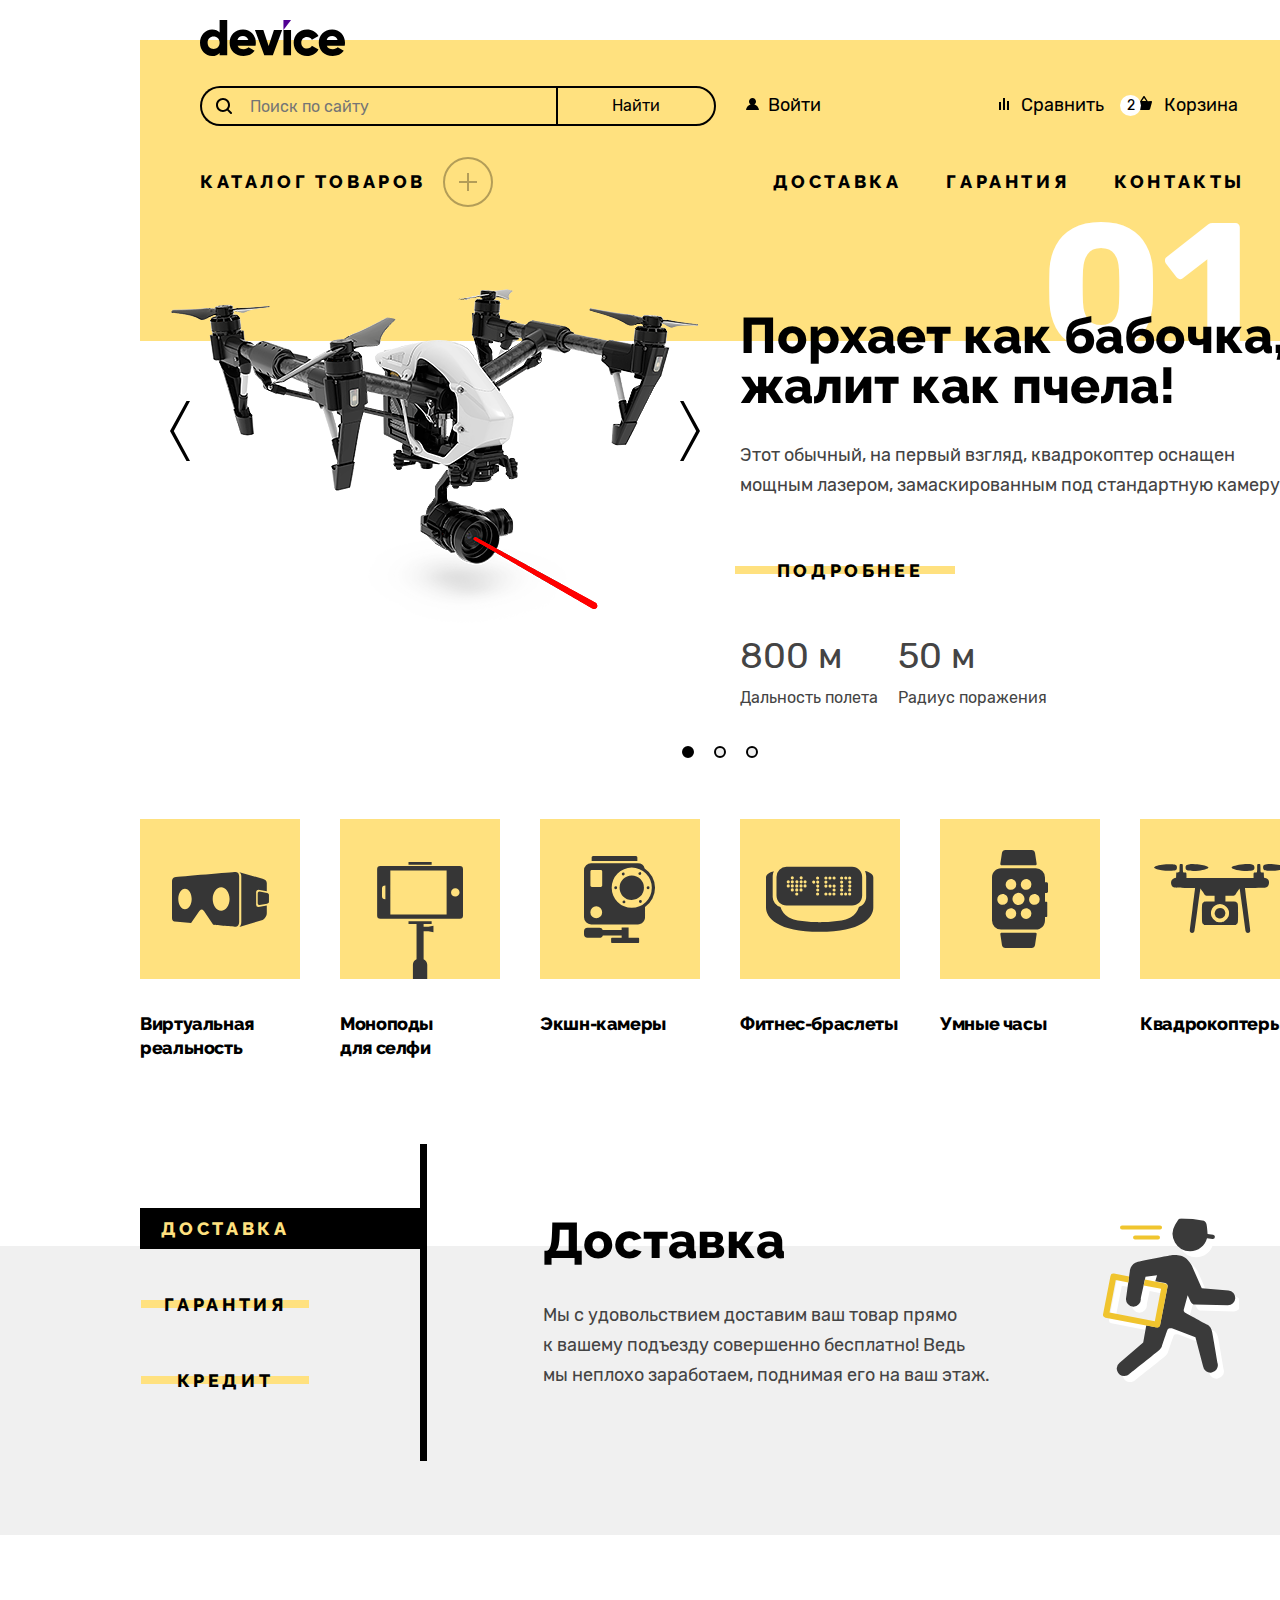
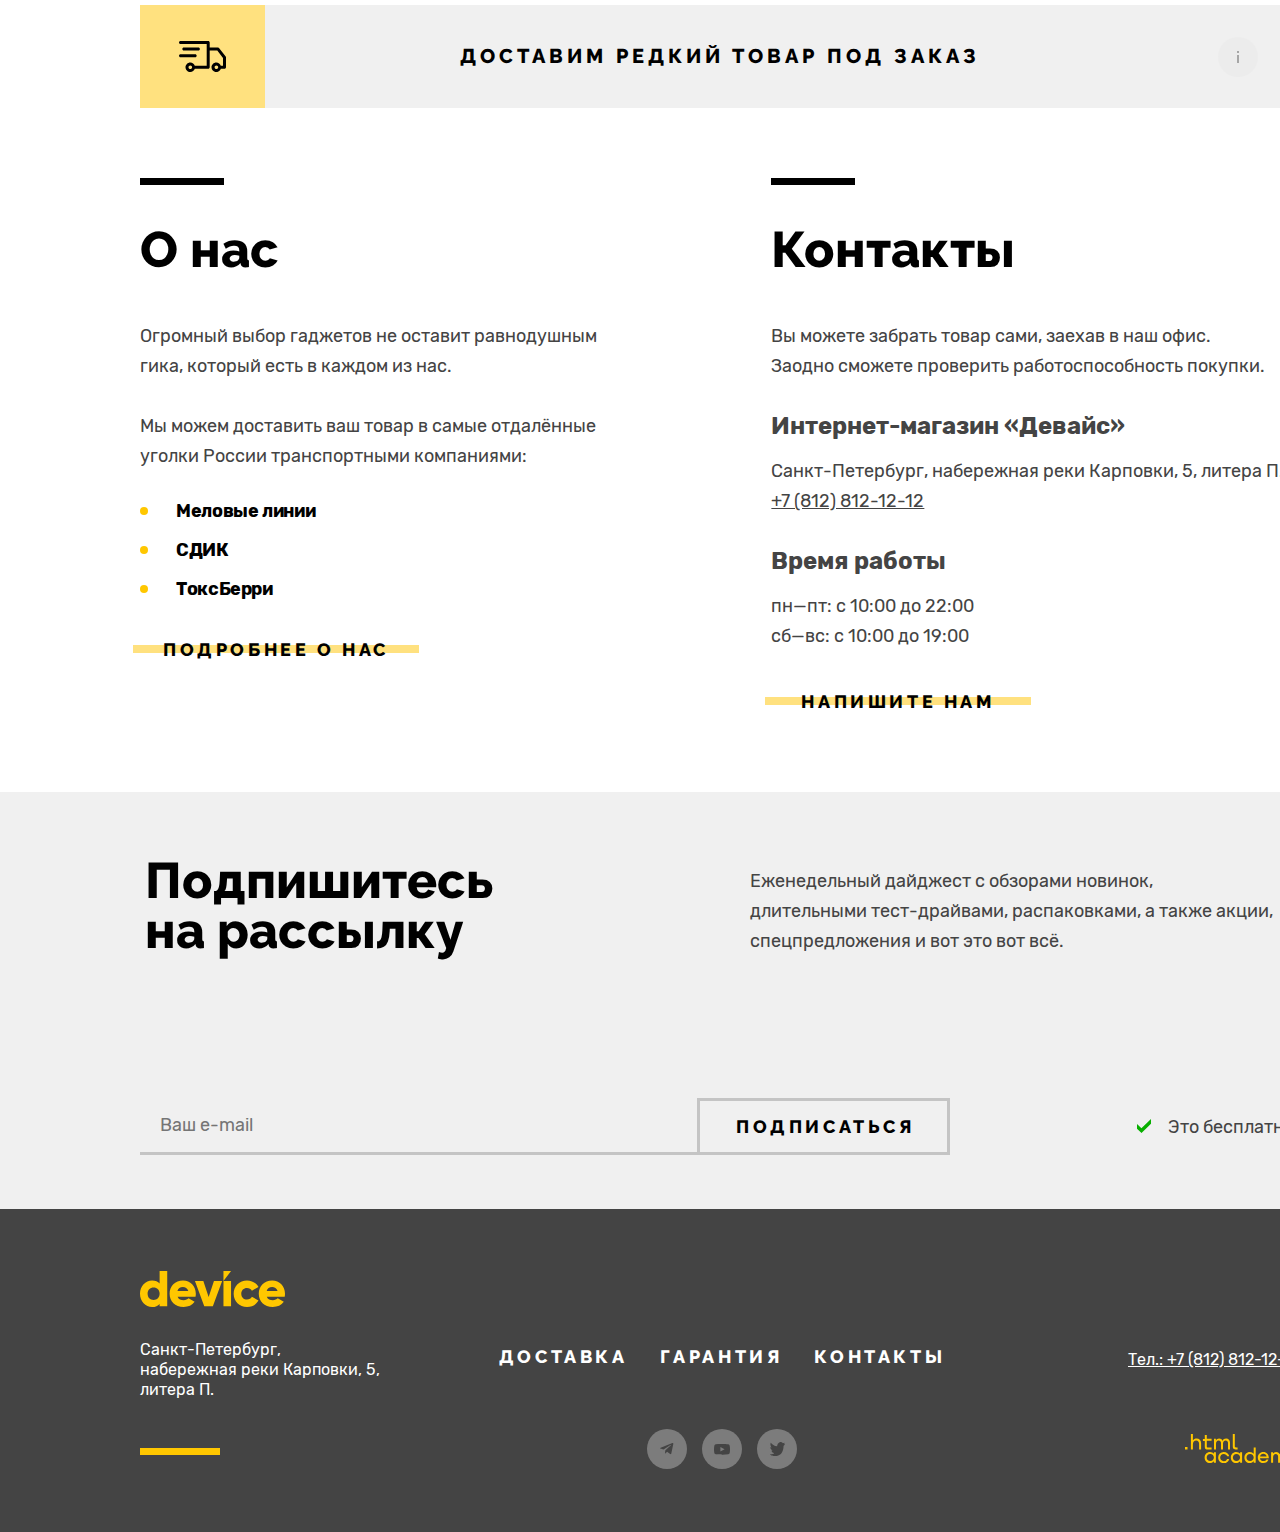
==== commit 9542f2aa: "Мелкие доработки + комментарии" ====
--- a/index.html
+++ b/index.html
@@ -2,68 +2,77 @@
 <html lang="ru">
   <head>
     <meta charset="utf-8">
-    <title>HTML Academy: Девайс</title>
+    <meta name="viewport" content="width=divice-width, initial-scale=1.0">
+    <meta name="description" content="Сайт">
+    <title>Device. Интернет-магазин гаджетов.</title>
     <link rel="stylesheet" href="styles/styles.css">
+    <link rel="icon" href="favicon.ico">
+    <link rel="icon" type="image/png" sizes="32x32" href="images/favicon-32x32.png">
   </head>
   <body>
     <header class="main-header page-content">
-      <a class="page-header-logo">
-        <img class="header-logo" src="images/logo.svg" alt="Логотип интернет-магазина «Девайс»." width="149" height="40">
-      </a>
+      <span class="page-header-logo">
+        <img class="header-logo" src="images/logo.svg" alt="Логотип интернет-магазина «Девайс»." width="145" height="36">
+      </span>
       <nav class="navigation">
         <div class="navigation-user">
-          <form class="search-form subsidiary">
-            <span class="visually-hidden">Поиск по сайту.</span>
+          <form class="search-form subsidiary" action="https://echo.htmlacademy.ru/" method="post">
             <div class="search-wrapper">
-              <input class="search-input" id="main-search" placeholder="Поиск по сайту" type="search" name="main-search" required>
-              <label class="main-search" for="main-search">
-              </label>
+              <div class="outline-wrapper">
+                <input class="search-input" id="main-search" placeholder="Поиск по сайту" type="search" name="main-search" required>
+                <label class="main-search" for="main-search">
+                  <span class="visually-hidden">Поиск по сайту.</span>
+                </label>
+              </div>
               <button class="search-submit" type="submit">Найти</button>
             </div>
           </form>
           <ul class="navigation-user-list list">
             <li class="navigation-user-item">
-              <a class="navigation-link navigation-link-user link-shape header-login" href="#">Войти</a>
+              <div class="header-login-wrapper">
+                <a class="navigation-link navigation-link-user link-shape header-login" href="#">Войти</a>
+              </div>
             </li>
             <li class="navigation-user-item">
              <a class="navigation-link navigation-link-user link-shape header-compare" href="#">Сравнить</a>
             </li>
-            <li class="navigation-user-item">
-              <a class="navigation-link navigation-link-user link-shape header-cart" href="#">Корзина</a>
+            <li class="navigation-user-item navigation-item-cart">
+              <a class="navigation-link navigation-link-user link-shape header-cart" href="#" data-counter="2">Корзина</a>
               <div class="popover popover-cart">
-                <div class="popover-content">
-                  <h2 class="popover-title visually-hidden">Корзина.</h2>
-                  <ul class="cart-items-list list">
-                    <li class="cart-item">
-                      <a class="cart-item-link link-shape" href="#">
-                        <img class="cart-thumbnail" alt="Изображение товара." width="39" height="43" src="images/product-1.jpg">
-                         <p class="cart-item-title">Любительская<br>селфи-палка</p>
-                      </a>
-                      <button class="cart-item-button link-shape" type="button">
-                        <span class="visually-hidden">Удалить из корзины.</span>
-                      </button>
-                    </li>
-                    <li class="cart-item">
-                      <a class="cart-item-link link-shape" href="#">
-                        <img class="cart-thumbnail" alt="Изображение товара." width="39" height="43" src="images/product-2.jpg">
-                        <p class="cart-item-title">Профессиональная<br>селфи-палка</p>
-                      </a>
-                      <button class="cart-item-button link-shape" type="button">
-                        <span class="visually-hidden">Удалить из корзины.</span>
-                      </button>
-                    </li>
-                  </ul>
-                  <div class="popover-cart-info">
-                    <span class="cart-total">Товаров:
-                      <span class="total-count">2</span>
-                    </span>
-                    <span class="cart-total">Сумма:
-                      <span class="total-sum">2000</span>₽
-                    </span>
-                  </div>
-                  <a class="cart-open-button link" href="#">Открыть корзину</a>
+              <div class="popover-content">
+                <span class="popover-title visually-hidden">В вашей корзине находятся.</span>
+                <ul class="cart-items-list list">
+                  <li class="cart-item">
+                    <a class="cart-item-link link-shape" href="catalog.html">
+                      <img class="cart-thumbnail" alt="Изображение товара." width="39" height="43" src="images/product-1.jpg">
+                       <p class="cart-item-title">Любительская селфи&#8209;палка</p>
+                    </a>
+                    <button class="cart-item-button link-shape" type="button">
+                      <span class="visually-hidden">Кнопка удаления товара из корзины.</span>
+                    </button>
+                  </li>
+                  <li class="cart-item">
+                    <a class="cart-item-link link-shape" href="catalog.html">
+                      <img class="cart-thumbnail" alt="Изображение товара." width="39" height="43" src="images/product-2.jpg">
+                      <p class="cart-item-title">Профессиональная селфи&#8209;палка</p>
+                    </a>
+                    <button class="cart-item-button link-shape" type="button">
+                      <span class="visually-hidden">Кнопка удаления товара из корзины.</span>
+                    </button>
+                  </li>
+                </ul>
+                <div class="popover-cart-info">
+                  <span class="cart-total">Товаров:
+                    <span class="total-count">2</span>
+                  </span>
+                  <span class="cart-total">Сумма:
+                    <span class="total-sum">2000</span>₽
+                  </span>
                 </div>
-              </div>
+<!--                Для неактивного состояния убрать href-->
+                <a class="cart-open-button link" href="#">Открыть корзину</a>
+              </div>
+            </div>
             </li>
           </ul>
         </div>
@@ -118,11 +127,12 @@
           </button>
         </div>
         <ul class="slider-list list">
+<!--          Для смены слайда предназначен класс slider-active-->
           <li class="slider-item slider-active">
             <img class="slider-image" src="images/slider-1.png" alt="Квадрокоптер." width="560" height="560">
             <div class="slider-content">
               <h3 class="slider-title title">Порхает как бабочка, жалит как пчела!</h3>
-              <p class="main-slider-description description">Этот обычный, на первый взгляд, квадрокоптер оснащен мощным лазером, замаскированным под стандартную камеру.</p>
+              <p class="main-slider-description description">Этот обычный, на&nbsp;первый взгляд, квадрокоптер оснащен мощным лазером, замаскированным под стандартную камеру.</p>
               <a class="main-slider-link link button-yellow" href="#">Подробнее</a>
               <dl class="main-slider-characteristics">
                 <div class="slider-characteristic">
@@ -140,7 +150,7 @@
             <img class="slider-image" src="images/slider-2.png" alt="Фитнес-браслет." width="560" height="560">
             <div class="slider-content">
               <h3 class="slider-title title">Худеем правильно!</h3>
-              <p class="main-slider-description description">Мотивирующие фитнес-браслеты помогут найти в себе силы не пропускать занятия и соблюдать диету.</p>
+              <p class="main-slider-description description">Мотивирующие фитнес-браслеты помогут найти в&nbsp;себе силы не&nbsp;пропускать занятия и&nbsp;соблюдать диету.</p>
               <a class="link main-slider-link button-yellow" href="#">Подробнее</a>
               <dl class="main-slider-characteristics">
                 <div class="slider-characteristic">
@@ -154,205 +164,7 @@
             <img class="slider-image" src="images/slider-3.png" alt="Селфи-палка." width="560" height="560">
             <div class="slider-content">
             <h3 class="slider-title title">Делай селфи, как Бен Стиллер!</h3>
-            <p class="main-slider-description description">Самая длинная палка для селфи доступна в нашем магазине. Восемь (Восемь, Карл!) метров длиной и весом всего 5 кг.</p>
-            <a class="link main-slider-link button-yellow" href="#">Подробнее</a>
-            <dl class="main-slider-characteristics">
-             <div class="slider-characteristic">
-                <dt class="main-slider-characteristic">Длина палки</dt>
-                <dd class="main-slider-meaning">8,5 м</dd>
-              </div>
-              <div class="slider-characteristic">
-                <dt class="main-slider-characteristic">Вес палки</dt>
-                <dd class="main-slider-meaning">5 кг</dd>
-              </div>
-              <div class="slider-characteristic">
-                <dt class="main-slider-characteristic">Материал</dt>
-                <dd class="main-slider-meaning">Карбон</dd>
-              </div>
-            </dl>
-            </div>
-          </li>
-          <li class="slider-item no-active">
-            <img class="slider-image" src="images/slider-3.png" alt="Селфи-палка." width="560" height="560">
-            <div class="slider-content">
-            <h3 class="slider-title title">Делай селфи, как Бен Стиллер!</h3>
-            <p class="main-slider-description description">Самая длинная палка для селфи доступна в нашем магазине. Восемь (Восемь, Карл!) метров длиной и весом всего 5 кг.</p>
-            <a class="link main-slider-link button-yellow" href="#">Подробнее</a>
-            <dl class="main-slider-characteristics">
-             <div class="slider-characteristic">
-                <dt class="main-slider-characteristic">Длина палки</dt>
-                <dd class="main-slider-meaning">8,5 м</dd>
-              </div>
-              <div class="slider-characteristic">
-                <dt class="main-slider-characteristic">Вес палки</dt>
-                <dd class="main-slider-meaning">5 кг</dd>
-              </div>
-              <div class="slider-characteristic">
-                <dt class="main-slider-characteristic">Материал</dt>
-                <dd class="main-slider-meaning">Карбон</dd>
-              </div>
-            </dl>
-            </div>
-          </li>
-          <li class="slider-item no-active">
-            <img class="slider-image" src="images/slider-3.png" alt="Селфи-палка." width="560" height="560">
-            <div class="slider-content">
-            <h3 class="slider-title title">Делай селфи, как Бен Стиллер!</h3>
-            <p class="main-slider-description description">Самая длинная палка для селфи доступна в нашем магазине. Восемь (Восемь, Карл!) метров длиной и весом всего 5 кг.</p>
-            <a class="link main-slider-link button-yellow" href="#">Подробнее</a>
-            <dl class="main-slider-characteristics">
-             <div class="slider-characteristic">
-                <dt class="main-slider-characteristic">Длина палки</dt>
-                <dd class="main-slider-meaning">8,5 м</dd>
-              </div>
-              <div class="slider-characteristic">
-                <dt class="main-slider-characteristic">Вес палки</dt>
-                <dd class="main-slider-meaning">5 кг</dd>
-              </div>
-              <div class="slider-characteristic">
-                <dt class="main-slider-characteristic">Материал</dt>
-                <dd class="main-slider-meaning">Карбон</dd>
-              </div>
-            </dl>
-            </div>
-          </li>
-          <li class="slider-item no-active">
-            <img class="slider-image" src="images/slider-3.png" alt="Селфи-палка." width="560" height="560">
-            <div class="slider-content">
-            <h3 class="slider-title title">Делай селфи, как Бен Стиллер!</h3>
-            <p class="main-slider-description description">Самая длинная палка для селфи доступна в нашем магазине. Восемь (Восемь, Карл!) метров длиной и весом всего 5 кг.</p>
-            <a class="link main-slider-link button-yellow" href="#">Подробнее</a>
-            <dl class="main-slider-characteristics">
-             <div class="slider-characteristic">
-                <dt class="main-slider-characteristic">Длина палки</dt>
-                <dd class="main-slider-meaning">8,5 м</dd>
-              </div>
-              <div class="slider-characteristic">
-                <dt class="main-slider-characteristic">Вес палки</dt>
-                <dd class="main-slider-meaning">5 кг</dd>
-              </div>
-              <div class="slider-characteristic">
-                <dt class="main-slider-characteristic">Материал</dt>
-                <dd class="main-slider-meaning">Карбон</dd>
-              </div>
-            </dl>
-            </div>
-          </li>
-          <li class="slider-item no-active">
-            <img class="slider-image" src="images/slider-3.png" alt="Селфи-палка." width="560" height="560">
-            <div class="slider-content">
-            <h3 class="slider-title title">Делай селфи, как Бен Стиллер!</h3>
-            <p class="main-slider-description description">Самая длинная палка для селфи доступна в нашем магазине. Восемь (Восемь, Карл!) метров длиной и весом всего 5 кг.</p>
-            <a class="link main-slider-link button-yellow" href="#">Подробнее</a>
-            <dl class="main-slider-characteristics">
-             <div class="slider-characteristic">
-                <dt class="main-slider-characteristic">Длина палки</dt>
-                <dd class="main-slider-meaning">8,5 м</dd>
-              </div>
-              <div class="slider-characteristic">
-                <dt class="main-slider-characteristic">Вес палки</dt>
-                <dd class="main-slider-meaning">5 кг</dd>
-              </div>
-              <div class="slider-characteristic">
-                <dt class="main-slider-characteristic">Материал</dt>
-                <dd class="main-slider-meaning">Карбон</dd>
-              </div>
-            </dl>
-            </div>
-          </li>
-          <li class="slider-item no-active">
-            <img class="slider-image" src="images/slider-3.png" alt="Селфи-палка." width="560" height="560">
-            <div class="slider-content">
-            <h3 class="slider-title title">Делай селфи, как Бен Стиллер!</h3>
-            <p class="main-slider-description description">Самая длинная палка для селфи доступна в нашем магазине. Восемь (Восемь, Карл!) метров длиной и весом всего 5 кг.</p>
-            <a class="link main-slider-link button-yellow" href="#">Подробнее</a>
-            <dl class="main-slider-characteristics">
-             <div class="slider-characteristic">
-                <dt class="main-slider-characteristic">Длина палки</dt>
-                <dd class="main-slider-meaning">8,5 м</dd>
-              </div>
-              <div class="slider-characteristic">
-                <dt class="main-slider-characteristic">Вес палки</dt>
-                <dd class="main-slider-meaning">5 кг</dd>
-              </div>
-              <div class="slider-characteristic">
-                <dt class="main-slider-characteristic">Материал</dt>
-                <dd class="main-slider-meaning">Карбон</dd>
-              </div>
-            </dl>
-            </div>
-          </li>
-          <li class="slider-item no-active">
-            <img class="slider-image" src="images/slider-3.png" alt="Селфи-палка." width="560" height="560">
-            <div class="slider-content">
-            <h3 class="slider-title title">Делай селфи, как Бен Стиллер!</h3>
-            <p class="main-slider-description description">Самая длинная палка для селфи доступна в нашем магазине. Восемь (Восемь, Карл!) метров длиной и весом всего 5 кг.</p>
-            <a class="link main-slider-link button-yellow" href="#">Подробнее</a>
-            <dl class="main-slider-characteristics">
-             <div class="slider-characteristic">
-                <dt class="main-slider-characteristic">Длина палки</dt>
-                <dd class="main-slider-meaning">8,5 м</dd>
-              </div>
-              <div class="slider-characteristic">
-                <dt class="main-slider-characteristic">Вес палки</dt>
-                <dd class="main-slider-meaning">5 кг</dd>
-              </div>
-              <div class="slider-characteristic">
-                <dt class="main-slider-characteristic">Материал</dt>
-                <dd class="main-slider-meaning">Карбон</dd>
-              </div>
-            </dl>
-            </div>
-          </li>
-          <li class="slider-item no-active">
-            <img class="slider-image" src="images/slider-3.png" alt="Селфи-палка." width="560" height="560">
-            <div class="slider-content">
-            <h3 class="slider-title title">Делай селфи, как Бен Стиллер!</h3>
-            <p class="main-slider-description description">Самая длинная палка для селфи доступна в нашем магазине. Восемь (Восемь, Карл!) метров длиной и весом всего 5 кг.</p>
-            <a class="link main-slider-link button-yellow" href="#">Подробнее</a>
-            <dl class="main-slider-characteristics">
-             <div class="slider-characteristic">
-                <dt class="main-slider-characteristic">Длина палки</dt>
-                <dd class="main-slider-meaning">8,5 м</dd>
-              </div>
-              <div class="slider-characteristic">
-                <dt class="main-slider-characteristic">Вес палки</dt>
-                <dd class="main-slider-meaning">5 кг</dd>
-              </div>
-              <div class="slider-characteristic">
-                <dt class="main-slider-characteristic">Материал</dt>
-                <dd class="main-slider-meaning">Карбон</dd>
-              </div>
-            </dl>
-            </div>
-          </li>
-          <li class="slider-item no-active">
-            <img class="slider-image" src="images/slider-3.png" alt="Селфи-палка." width="560" height="560">
-            <div class="slider-content">
-            <h3 class="slider-title title">Делай селфи, как Бен Стиллер!</h3>
-            <p class="main-slider-description description">Самая длинная палка для селфи доступна в нашем магазине. Восемь (Восемь, Карл!) метров длиной и весом всего 5 кг.</p>
-            <a class="link main-slider-link button-yellow" href="#">Подробнее</a>
-            <dl class="main-slider-characteristics">
-             <div class="slider-characteristic">
-                <dt class="main-slider-characteristic">Длина палки</dt>
-                <dd class="main-slider-meaning">8,5 м</dd>
-              </div>
-              <div class="slider-characteristic">
-                <dt class="main-slider-characteristic">Вес палки</dt>
-                <dd class="main-slider-meaning">5 кг</dd>
-              </div>
-              <div class="slider-characteristic">
-                <dt class="main-slider-characteristic">Материал</dt>
-                <dd class="main-slider-meaning">Карбон</dd>
-              </div>
-            </dl>
-            </div>
-          </li>
-          <li class="slider-item no-active">
-            <img class="slider-image" src="images/slider-3.png" alt="Селфи-палка." width="560" height="560">
-            <div class="slider-content">
-            <h3 class="slider-title title">Делай селфи, как Бен Стиллер!</h3>
-            <p class="main-slider-description description">Самая длинная палка для селфи доступна в нашем магазине. Восемь (Восемь, Карл!) метров длиной и весом всего 5 кг.</p>
+            <p class="main-slider-description description">Самая длинная палка для селфи доступна в&nbsp;нашем магазине. Восемь (Восемь, Карл!) метров длиной и&nbsp;весом всего 5&nbsp;кг.</p>
             <a class="link main-slider-link button-yellow" href="#">Подробнее</a>
             <dl class="main-slider-characteristics">
              <div class="slider-characteristic">
@@ -387,51 +199,6 @@
               <span class="visually-hidden">Третий товар из топ листа.</span>
             </button>
           </li>
-          <li class="slider-pagination-item">
-            <button class="slider-pagination-button" type="button">
-              <span class="visually-hidden">Четвертый товар из топ листа.</span>
-            </button>
-          </li>
-          <li class="slider-pagination-item">
-            <button class="slider-pagination-button" type="button">
-              <span class="visually-hidden">Пятый товар из топ листа.</span>
-            </button>
-          </li>
-          <li class="slider-pagination-item">
-            <button class="slider-pagination-button" type="button">
-              <span class="visually-hidden">Шестой товар из топ листа.</span>
-            </button>
-          </li>
-          <li class="slider-pagination-item">
-            <button class="slider-pagination-button" type="button">
-              <span class="visually-hidden">Седьмой товар из топ листа.</span>
-            </button>
-          </li>
-          <li class="slider-pagination-item">
-            <button class="slider-pagination-button" type="button">
-              <span class="visually-hidden">Восьмой товар из топ листа.</span>
-            </button>
-          </li>
-          <li class="slider-pagination-item">
-            <button class="slider-pagination-button" type="button">
-              <span class="visually-hidden">Девятый товар из топ листа.</span>
-            </button>
-          </li>
-          <li class="slider-pagination-item">
-            <button class="slider-pagination-button" type="button">
-              <span class="visually-hidden">Десятый товар из топ листа.</span>
-            </button>
-          </li>
-          <li class="slider-pagination-item">
-            <button class="slider-pagination-button" type="button">
-              <span class="visually-hidden">Одиннадцатый товар из топ листа.</span>
-            </button>
-          </li>
-          <li class="slider-pagination-item">
-            <button class="slider-pagination-button" type="button">
-              <span class="visually-hidden">Двенадцатый товар из топ листа.</span>
-            </button>
-          </li>
         </ul>
       </section>
       <section class="product-sections page-content">
@@ -441,7 +208,7 @@
             <a class="product-list-link virtual-reality" href="#">Виртуальная реальность</a>
           </li>
           <li class="product-list-item">
-            <a class="product-list-link monopods" href="#">Моноподы для селфи</a>
+            <a class="product-list-link monopods" href="catalog.html">Моноподы для&nbsp;селфи</a>
           </li>
           <li class="product-list-item">
             <a class="product-list-link action-cameras" href="#">Экшн-камеры</a>
@@ -462,6 +229,7 @@
         <div class="tabs-wrapper page-content">
           <ul class="tab-pagination list">
             <li class="tab-pagination-item">
+<!--             Смена активной кнопки управляется классом tab-pagination-active-->
               <button class="button tab-pagination-button button-yellow tab-pagination-active" type="button">Доставка</button>
             </li>
             <li class="tab-pagination-item">
@@ -472,17 +240,18 @@
             </li>
           </ul>
           <ul class="tabs-content-list list">
+<!--           Смена информации в табе классом tab-active-->
             <li class="tab-item tab-item-delivery tab-active">
               <h3 class="tab-title title">Доставка</h3>
-              <p class="tab-description description">Мы с удовольствием доставим ваш товар прямо к вашему подъезду совершенно бесплатно! Ведь мы неплохо заработаем, поднимая его на ваш этаж.</p>
+              <p class="tab-description description">Мы&nbsp;с&nbsp;удовольствием доставим ваш товар прямо к&nbsp;вашему подъезду совершенно бесплатно! Ведь мы&nbsp;неплохо заработаем, поднимая его на&nbsp;ваш этаж.</p>
             </li>
             <li class="tab-item tab-item-guarantee no-active">
               <h3 class="tab-title title">Гарантия</h3>
-              <p class="tab-description description">Если из-за возгорания купленного у нас товара у вас сгорит дом — не переживайте, мы выдадим вам новый. Товар, не дом, конечно же.</p>
+              <p class="tab-description description">Если из-за возгорания купленного у&nbsp;нас товара у&nbsp;вас сгорит дом&nbsp;&mdash; не&nbsp;переживайте, мы&nbsp;выдадим вам новый. Товар, не&nbsp;дом, конечно&nbsp;же.</p>
             </li>
             <li class="tab-item tab-item-credit no-active">
               <h3 class="tab-title title">Кредит</h3>
-              <p class="tab-description description">Залезть в долговую яму стало проще! Кредитные консультанты подберут для вас наиболее выгодные условия кредита. Выгодные для банка, разумеется.</p>
+              <p class="tab-description description">Залезть в&nbsp;долговую яму стало проще! Кредитные консультанты подберут для вас наиболее выгодные условия кредита. Выгодные для банка, разумеется.</p>
             </li>
           </ul>
         </div>
@@ -495,18 +264,18 @@
       <div class="index-info page-content">
         <section class="about">
           <h2 class="about-title info-title title">О нас</h2>
-          <p class="about-description info-description description">Огромный выбор гаджетов не оставит равнодушным гика, который есть в каждом из нас.</p>
-          <p class="about-description info-description description">Мы можем доставить ваш товар в самые отдалённые уголки России транспортными компаниями:</p>
+          <p class="about-description info-description description">Огромный выбор гаджетов не&nbsp;оставит равнодушным гика, который есть в&nbsp;каждом из&nbsp;нас.</p>
+          <p class="about-description info-description description">Мы&nbsp;можем доставить ваш товар в&nbsp;самые отдалённые уголки России транспортными компаниями:</p>
           <ul class="about-delivery-list title-small list">
             <li class="delivery-item">Меловые линии</li>
             <li class="delivery-item">СДИК</li>
             <li class="delivery-item">ТоксБерри</li>
           </ul>
-          <a class="link about-link button-yellow" href="#">Подробнее о нас</a>
+          <a class="link info-link button-yellow" href="#">Подробнее о нас</a>
         </section>
         <section class="contacts">
           <h2 class="contacts-title info-title title">Контакты</h2>
-          <p class="contacts-description info-description description">Вы можете забрать товар сами, заехав в наш офис. Заодно сможете проверить работоспособность покупки.</p>
+          <p class="contacts-description info-description description">Вы&nbsp;можете забрать товар сами, заехав в&nbsp;наш офис. Заодно&nbsp;сможете проверить работоспособность покупки.</p>
          <h3 class="contacts-subtitle">Интернет-магазин «Девайс»</h3>
           <address class="contacts-address info-description">
             <p class="contacts-address-text description">Санкт-Петербург, набережная реки Карповки, 5, литера П.</p>
@@ -517,13 +286,13 @@
             <li class="contacts-schedule-item">пн—пт: с 10:00 до 22:00</li>
             <li class="contacts-schedule-item">сб—вс: с 10:00 до 19:00</li>
           </ul>
-          <a class="link contacts-button button-yellow" href="#">Напишите нам</a>
+          <a class="link info-link contacts-link button-yellow" href="#">Напишите нам</a>
         </section>
       </div>
       <section class="subscribe">
        <div class="subscribe-wrapper page-content">
-          <h2 class="subscribe-title title">Подпишитесь на рассылку</h2>
-          <p class="subscribe-description description">Еженедельный дайджест с обзорами новинок, длительными тест-драйвами, распаковками, а также акции, спецпредложения и вот это вот всё.</p>
+          <h2 class="subscribe-title title">Подпишитесь на&nbsp;рассылку</h2>
+          <p class="subscribe-description description">Еженедельный дайджест с&nbsp;обзорами новинок, длительными&nbsp;тест-драйвами, распаковками, а&nbsp;также акции, спецпредложения и&nbsp;вот это вот всё.</p>
           <form class="subscribe-form" action="https://echo.htmlacademy.ru/" method="post">
             <label class="subscribe-email visually-hidden" for="subscribe">
               <span class="visually-hidden">Введите ваш емэйл.</span>
@@ -536,54 +305,62 @@
       </section>
     </main>
     <footer class="page-footer">
-     <div class="page-footer-container page-content">
-        <a class="footer-contacts-logo link-shape">
-          <img class="footer-logo" src="images/logo-footer.svg" alt="Логотип интернет-магазина «Девайс»." width="149" height="40">
-        </a>
-        <nav class="footer-navigation">
-          <ul class="footer-navigation-list navigation-list list">
-            <li class="footer-navigation-item navigation-item">
-             <a class="footer-navigation-link navigation-link link" href="#">Доставка</a>
-            </li>
-            <li class="footer-navigation-item navigation-item">
-              <a class="footer-navigation-link navigation-link link" href="#">Гарантия</a>
-            </li>
-            <li class="footer-navigation-item navigation-item">
-              <a class="footer-navigation-link navigation-link link" href="#">Контакты</a>
-            </li>
-          </ul>
-        </nav>
-        <address class="footer-contacts-address subsidiary">
-          <p class="footer-address-text">Санкт-Петербург, набережная реки Карповки, 5, литера П.</p>
-          <a class="footer-contacts-phone" href="tel:+78128121212">Тел.: +7 (812) 812-12-12</a>
-        </address>
-        <ul class="footer-social-list list">
-          <li class="footer-social-item">
-            <a class="footer-social-link footer-social-telegram" href="https://t.me/htmlacademy">
-              <span class="visually-hidden">Девайс в Телеграм.</span>
+      <div class="page-content">
+        <span class="footer-contacts-logo link-shape">
+        <img class="footer-logo" src="images/logo-footer.svg" alt="Логотип интернет-магазина «Девайс»." width="145" height="36">
+        </span>
+        <div class="page-footer-container">
+          <div class="footer-address">
+            <p class="footer-address-text subsidiary">Санкт-Петербург, набережная реки&nbsp;Карповки, 5, литера П.</p>
+          </div>
+          <div class="foter-navigation-conteiner">
+            <nav class="footer-navigation">
+              <ul class="footer-navigation-list navigation-list list">
+                <li class="footer-navigation-item navigation-item">
+                 <a class="footer-navigation-link navigation-link link" href="#">Доставка</a>
+                </li>
+                <li class="footer-navigation-item navigation-item">
+                  <a class="footer-navigation-link navigation-link link" href="#">Гарантия</a>
+                </li>
+                <li class="footer-navigation-item navigation-item">
+                  <a class="footer-navigation-link navigation-link link" href="#">Контакты</a>
+                </li>
+              </ul>
+            </nav>
+            <ul class="footer-social-list list">
+              <li class="footer-social-item">
+                <a class="footer-social-link footer-social-telegram" href="https://t.me/htmlacademy">
+                  <span class="visually-hidden">Девайс в Телеграм.</span>
+                </a>
+              </li>
+              <li class="footer-social-item">
+                <a class="footer-social-link footer-social-youtube" href="https://www.youtube.com/user/htmlacademyru">
+                  <span class="visually-hidden">Девайс на YouTube.</span>
+                </a>
+              </li>
+              <li class="footer-social-item">
+                <a class="footer-social-link footer-social-twitter" href="https://twitter.com/htmlacademy_ru ">
+                  <span class="visually-hidden">Девайс в Твиттер.</span>
+                </a>
+              </li>
+            </ul>
+          </div>
+          <div class="footer-link-wrapper">
+            <a class="footer-contacts-phone" href="tel:+78128121212">Тел.: +7 (812) 812-12-12</a>
+            <a class="html-academy-link" href="https://htmlacademy.ru/">
+              <span class="visually-hidden">Ссылка на htmlacademy.</span>
+              <svg class="footer-icon" aria-hidden="true" width="115" height="33" viewBox="0 0 115 33" fill="none" xmlns="http://www.w3.org/2000/svg" role="img" aria-label="Логотип HTML Academy.">
+                <path fill-rule="evenodd" clip-rule="evenodd" d="M0 12.9v2.6h2.5v-2.6H0Zm11.6-8.4c-1.6 0-2.8.7-3.6 1.7h-.1V0h-2v15.5h2v-5.3c0-2.1 1.3-3.6 3.3-3.6 1.8 0 2.9 1.4 2.9 3.2v5.7h2V9.4c.1-3-1.8-4.9-4.5-4.9Zm15 .3h-4.8V1.1h-2v3.8h-1.9v2h1.9v6c0 1.7 1 2.7 2.7 2.7h4.1v-2h-3.7c-.7 0-1.1-.4-1.1-1.1V6.8h4.8v-2Zm14.5-.2c-1.6 0-2.9.8-3.5 2.1h-.1c-.6-1.2-1.8-2.1-3.4-2.1-1.4 0-2.5.8-3.1 1.8h-.1V4.8H29v10.6h2V10c0-2 1-3.5 2.6-3.5 1.5 0 2.4 1 2.4 2.6v6.3h2V9.8c0-2.4 1.4-3.3 2.6-3.3 1.5 0 2.4 1 2.4 2.6v6.3h2V8.9c.1-2.5-1.4-4.3-3.9-4.3Zm6.7 8.1c0 1.7 1 2.7 2.8 2.7h2v-2h-1.7c-.7 0-1.1-.4-1.1-1.1V0h-2v12.7Zm-18.9 7c-.9-1.1-2.2-1.8-3.9-1.8-3.1 0-5.4 2.3-5.4 5.6s2.3 5.6 5.4 5.6c1.8 0 3-.8 3.8-1.9h.1v1.6h2V18.2h-2v1.5Zm-3.6 7.4c-2.2 0-3.6-1.6-3.6-3.6s1.4-3.6 3.6-3.6 3.6 1.6 3.6 3.6c0 1.9-1.4 3.6-3.6 3.6ZM44.2 22c-.5-2.4-2.6-4.1-5.4-4.1a5.4 5.4 0 0 0-5.6 5.6c0 3.1 2.2 5.6 5.6 5.6 2.8 0 4.9-1.8 5.4-4.2h-2.1a3.4 3.4 0 0 1-3.3 2.3c-2.2 0-3.6-1.6-3.6-3.6s1.4-3.6 3.6-3.6c1.6 0 2.8 1 3.3 2.2h2.1V22Zm10.9-2.3c-.9-1.1-2.2-1.8-3.9-1.8-3.1 0-5.4 2.3-5.4 5.6s2.3 5.6 5.4 5.6c1.8 0 3-.8 3.8-1.9h.1v1.6h2V18.2h-2v1.5Zm-3.6 7.4c-2.2 0-3.6-1.6-3.6-3.6s1.4-3.6 3.6-3.6 3.6 1.6 3.6 3.6c0 1.9-1.5 3.6-3.6 3.6Zm17.2-7.3c-.9-1.1-2.2-1.9-3.9-1.9-3.1 0-5.4 2.3-5.4 5.6s2.2 5.6 5.4 5.6c1.7 0 3-.8 3.8-1.8h.1v1.5h2V13.4h-2v6.4Zm-3.6 7.3c-2.2 0-3.6-1.6-3.6-3.6s1.4-3.6 3.6-3.6 3.6 1.6 3.6 3.6c-.1 2-1.5 3.6-3.6 3.6Zm13.2-9.2c-3.3 0-5.5 2.5-5.5 5.6 0 3 2.1 5.6 5.5 5.6 2.5 0 4.5-1.3 5.2-3.6h-2.1c-.5 1-1.6 1.6-3 1.6-1.9 0-3.3-1.3-3.4-2.9h8.8c.2-3.6-2-6.3-5.5-6.3Zm0 1.9c1.7 0 3 1 3.3 2.6h-6.5c.3-1.5 1.5-2.6 3.2-2.6Zm19.9-1.9c-1.6 0-2.9.8-3.6 2h-.1c-.6-1.2-1.8-2-3.4-2-1.4 0-2.5.7-3.1 1.8v-1.5h-1.9v10.6h2v-5.4c0-2 1-3.4 2.6-3.5 1.5 0 2.4 1 2.4 2.6v6.3h2v-5.6c0-2.4 1.4-3.3 2.6-3.3 1.5 0 2.4 1 2.4 2.6v6.3h2v-6.5c.1-2.6-1.4-4.4-3.9-4.4Zm11.2 9.1-3.6-8.9h-2.2l4.8 11.6c-.3.9-.7 1.2-1.7 1.2h-2.5v2h2.5c1.8 0 2.8-.8 3.5-2.6l4.7-12.2h-2.1l-3.4 8.9Z"/>
+              </svg>
             </a>
-          </li>
-          <li class="footer-social-item">
-            <a class="footer-social-link footer-social-youtube" href="https://www.youtube.com/user/htmlacademyru">
-              <span class="visually-hidden">Девайс на YouTube.</span>
-            </a>
-          </li>
-          <li class="footer-social-item">
-            <a class="footer-social-link footer-social-twitter" href="https://twitter.com/htmlacademy_ru ">
-              <span class="visually-hidden">Девайс в Твиттер.</span>
-            </a>
-          </li>
-        </ul>
-        <a class="html-academy-link" href="https://htmlacademy.ru/">
-          <svg class="footer-icon" aria-hidden="true" width="115" height="33" viewBox="0 0 115 33" fill="none" xmlns="http://www.w3.org/2000/svg">
-            <path fill-rule="evenodd" clip-rule="evenodd" d="M0 12.9v2.6h2.5v-2.6H0Zm11.6-8.4c-1.6 0-2.8.7-3.6 1.7h-.1V0h-2v15.5h2v-5.3c0-2.1 1.3-3.6 3.3-3.6 1.8 0 2.9 1.4 2.9 3.2v5.7h2V9.4c.1-3-1.8-4.9-4.5-4.9Zm15 .3h-4.8V1.1h-2v3.8h-1.9v2h1.9v6c0 1.7 1 2.7 2.7 2.7h4.1v-2h-3.7c-.7 0-1.1-.4-1.1-1.1V6.8h4.8v-2Zm14.5-.2c-1.6 0-2.9.8-3.5 2.1h-.1c-.6-1.2-1.8-2.1-3.4-2.1-1.4 0-2.5.8-3.1 1.8h-.1V4.8H29v10.6h2V10c0-2 1-3.5 2.6-3.5 1.5 0 2.4 1 2.4 2.6v6.3h2V9.8c0-2.4 1.4-3.3 2.6-3.3 1.5 0 2.4 1 2.4 2.6v6.3h2V8.9c.1-2.5-1.4-4.3-3.9-4.3Zm6.7 8.1c0 1.7 1 2.7 2.8 2.7h2v-2h-1.7c-.7 0-1.1-.4-1.1-1.1V0h-2v12.7Zm-18.9 7c-.9-1.1-2.2-1.8-3.9-1.8-3.1 0-5.4 2.3-5.4 5.6s2.3 5.6 5.4 5.6c1.8 0 3-.8 3.8-1.9h.1v1.6h2V18.2h-2v1.5Zm-3.6 7.4c-2.2 0-3.6-1.6-3.6-3.6s1.4-3.6 3.6-3.6 3.6 1.6 3.6 3.6c0 1.9-1.4 3.6-3.6 3.6ZM44.2 22c-.5-2.4-2.6-4.1-5.4-4.1a5.4 5.4 0 0 0-5.6 5.6c0 3.1 2.2 5.6 5.6 5.6 2.8 0 4.9-1.8 5.4-4.2h-2.1a3.4 3.4 0 0 1-3.3 2.3c-2.2 0-3.6-1.6-3.6-3.6s1.4-3.6 3.6-3.6c1.6 0 2.8 1 3.3 2.2h2.1V22Zm10.9-2.3c-.9-1.1-2.2-1.8-3.9-1.8-3.1 0-5.4 2.3-5.4 5.6s2.3 5.6 5.4 5.6c1.8 0 3-.8 3.8-1.9h.1v1.6h2V18.2h-2v1.5Zm-3.6 7.4c-2.2 0-3.6-1.6-3.6-3.6s1.4-3.6 3.6-3.6 3.6 1.6 3.6 3.6c0 1.9-1.5 3.6-3.6 3.6Zm17.2-7.3c-.9-1.1-2.2-1.9-3.9-1.9-3.1 0-5.4 2.3-5.4 5.6s2.2 5.6 5.4 5.6c1.7 0 3-.8 3.8-1.8h.1v1.5h2V13.4h-2v6.4Zm-3.6 7.3c-2.2 0-3.6-1.6-3.6-3.6s1.4-3.6 3.6-3.6 3.6 1.6 3.6 3.6c-.1 2-1.5 3.6-3.6 3.6Zm13.2-9.2c-3.3 0-5.5 2.5-5.5 5.6 0 3 2.1 5.6 5.5 5.6 2.5 0 4.5-1.3 5.2-3.6h-2.1c-.5 1-1.6 1.6-3 1.6-1.9 0-3.3-1.3-3.4-2.9h8.8c.2-3.6-2-6.3-5.5-6.3Zm0 1.9c1.7 0 3 1 3.3 2.6h-6.5c.3-1.5 1.5-2.6 3.2-2.6Zm19.9-1.9c-1.6 0-2.9.8-3.6 2h-.1c-.6-1.2-1.8-2-3.4-2-1.4 0-2.5.7-3.1 1.8v-1.5h-1.9v10.6h2v-5.4c0-2 1-3.4 2.6-3.5 1.5 0 2.4 1 2.4 2.6v6.3h2v-5.6c0-2.4 1.4-3.3 2.6-3.3 1.5 0 2.4 1 2.4 2.6v6.3h2v-6.5c.1-2.6-1.4-4.4-3.9-4.4Zm11.2 9.1-3.6-8.9h-2.2l4.8 11.6c-.3.9-.7 1.2-1.7 1.2h-2.5v2h2.5c1.8 0 2.8-.8 3.5-2.6l4.7-12.2h-2.1l-3.4 8.9Z"/>
-          </svg>
-        </a>
+          </div>
+        </div>
       </div>
     </footer>
+<!--    Доступ к модальному окну по классу modal-container-close-->
     <div class="modal-container modal-container-close">
       <div class="modal delivery-on-order">
-        <button class="modal-close-button link-shape">
+        <button class="modal-close-button link-shape" type="button">
           <span class="visually-hidden">Закрыть.</span>
         </button>
         <section class="modal-content">
@@ -591,16 +368,16 @@
           <form class="modal-delivery-form" action="https://echo.htmlacademy.ru/" method="post">
             <div class="field-group field-group-name">
               <label class="modal-form-label modal-your-name title-small" for="customer-name">Ваше имя:</label>
-              <input class="modal-delivery-input" type="text" id="customer-name" name="customer-name" placeholder="Введите имя" minlength="4">
+              <input class="modal-delivery-input" type="text" id="customer-name" name="customer-name" placeholder="Введите имя" minlength="4" required>
             </div>
             <div class="field-group field-group-mail">
               <label class="modal-form-label modal-your-mail title-small" for="e-mail">Ваш e-mail:</label>
-              <input class="modal-delivery-input" type="email" id="e-mail" name="e-mail" placeholder="Введите ваш e-mail" value="почта">
+              <input class="modal-delivery-input" type="email" id="e-mail" name="e-mail" placeholder="Введите ваш e-mail" required>
               <span class="error-message">Забавный у вас адрес</span>
             </div>
             <div class="field-group field-group-product">
               <label class="modal-form-label modal-ordered-product title-small" for="ordered-product">Что нужно привезти:</label>
-              <input class="modal-delivery-input" type="text" id="ordered-product" name="ordered-product" placeholder="В свободной форме" minlength="5">
+              <textarea class="modal-delivery-input modal-delivery-textarea" id="ordered-product" name="ordered-product" placeholder="В свободной форме" minlength="5" rows="1" required></textarea>
             </div>
             <div class="field-group field-group-amount">
              <div class="quantity-selection">
@@ -626,60 +403,6 @@
         </section>
       </div>
     </div>
-    <script>
-      var sliders = document.querySelectorAll('.slider-item');
-      var buttons = document.querySelectorAll('.slider-pagination-button');
-
-      var changingClassInSlider = function(button, slider) {
-        button.addEventListener('click', function () {
-          if (!slider.classList.contains('slider-active')) {
-          var activeSlider = document.querySelector('.slider-active');
-          activeSlider.classList.remove('slider-active');
-          activeSlider.classList.add('no-active');
-          slider.classList.add('slider-active');
-          slider.classList.remove('no-active');
-          var activeButton = document.querySelector('.pagination-active');
-          activeButton.classList.remove('pagination-active');
-          button.classList.add('pagination-active');
-          };
-        });
-      };
-      for (var i = 0; i < buttons.length; i++) {
-      changingClassInSlider(buttons[i], sliders[i]);
-};
-
-      var tabs = document.querySelectorAll('.tab-item');
-      var tabButtons = document.querySelectorAll('.tab-pagination-button');
-
-      var changingTab = function(button, tab) {
-        button.addEventListener('click', function () {
-          if (!tab.classList.contains('tab-active')) {
-          var activeTab = document.querySelector('.tab-active');
-          activeTab.classList.remove('tab-active');
-          activeTab.classList.add('no-active');
-          tab.classList.add('tab-active');
-          tab.classList.remove('no-active');
-          var activeButton = document.querySelector('.tab-pagination-active');
-          activeButton.classList.remove('tab-pagination-active');
-          button.classList.add('tab-pagination-active');
-        };
-        });
-      };
-      for (var i = 0; i < tabButtons.length; i++) {
-      changingTab(tabButtons[i], tabs[i]);
-};
-      let buttonOpen = document.querySelector('.header-cart');
-      buttonOpen.onclick = function() {
-  document.querySelector('.popover-cart').classList.toggle('cart-open');
-};
-      let buttonDelivery = document.querySelector('.on-order-link');
-      buttonDelivery.onclick = function() {
-  document.querySelector('.modal-container').classList.remove('modal-container-close');
-};
-let buttonClose = document.querySelector('.modal-close-button');
-      buttonClose.onclick = function() {
-  document.querySelector('.modal-container').classList.add('modal-container-close');
-};
-    </script>
+  <script src="script.js"></script>
   </body>
 </html>
--- a/styles/styles.css
+++ b/styles/styles.css
@@ -29,6 +29,7 @@
 *,
 *::after,
 *::before {
+  -webkit-box-sizing: border-box;
   box-sizing: border-box;
 }
 
@@ -37,19 +38,28 @@
   width: 1px;
   height: 1px;
   margin: -1px;
+  border: 0;
   padding: 0;
-  border: 0;
+  white-space: nowrap;
+  -webkit-clip-path: inset(100%);
+  clip-path: inset(100%);
   clip: rect(0 0 0 0);
   overflow: hidden;
 }
 
 body {
+  display: -webkit-box;
+  display: -ms-flexbox;
+  display: flex;
+  -webkit-box-orient: vertical;
+  -webkit-box-direction: normal;
+  -ms-flex-direction: column;
+  flex-direction: column;
+  min-width: 1440px;
+  min-height: 100%;
   margin: 0;
-  display: flex;
-  flex-direction: column;
-  min-width: 1425px;
-  min-height: 100%;
   font-family: "Rubik", sans-serif;
+  font-weight: 400;
   font-size: 18px;
   line-height: 30px;
   background-color: #ffffff;
@@ -57,7 +67,7 @@
 }
 
 .page-content {
-  max-width: 1160px;
+  width: 1160px;
   margin: 0 auto;
 }
 
@@ -66,9 +76,11 @@
 }
 
 .main-header {
-  background: linear-gradient(#ffffff 40px,#ffe17f 40px);
+  position: relative;
+  padding: 20px 60px 0 60px;
+  background: linear-gradient(#ffffff 40px, #ffe17f 40px);
   color: #000000;
-  position: relative;
+  z-index: 1;
 }
 
 .link {
@@ -102,7 +114,7 @@
 
 .navigation-link {
   text-decoration: none;
-  color: inherit;
+  color: #000000;
   display: block;
   padding: 8px 0;
 }
@@ -110,20 +122,23 @@
 .sub-catalog-link {
   font-size: 16px;
   line-height: 18px;
-  display: inline-block;
+  display: inline-flex;
   padding: 0;
 }
 
 .main-slider {
+  position: relative;
+  -webkit-transform: translateY(-16px);
+  transform: translateY(-16px);
+  margin-bottom: 38px;
   background: linear-gradient(#ffe17f 150px, #ffffff 150px);
-  position: relative;
   z-index: -1;
 }
 
 .tabs {
   position: relative;
+  margin-bottom: 70px;
   background: linear-gradient(#ffffff 102px, #f0f0f0 102px);
-  margin-bottom: 70px;
   z-index: -1;
 }
 
@@ -143,9 +158,12 @@
 }
 
 .footer-contacts-phone {
-  grid-column: 3/-1;
+  display: block;
+  padding: 10px 0;
   color: #ffffff;
-  align-self:center;
+  font-size: 16px;
+  line-height: 20px;
+  font-style: normal;
 }
 
 .subsidiary {
@@ -163,7 +181,11 @@
 }
 
 .subscribe-input {
-  font: inherit;
+  padding-left: 20px;
+  font-family: "Rubik", sans-serif;
+  font-weight: 400;
+  font-size: 18px;
+  line-height: 30px;
   border: none;
   background-color: transparent;
   border-bottom: solid 3px #c4c4c4;
@@ -199,13 +221,13 @@
   font-size: 20px;
   line-height: 23px;
   margin: 0;
-  padding: 40px 125px;
+  padding: 40px 150px;
 }
 
 .product-list-link {
   position: relative;
   display: block;
-  padding: 193px 0 20px 0;
+  padding: 193px 0 14px 0;
   font-family: "Raleway", sans-serif;
   font-weight: 800;
   color: #000000;
@@ -216,7 +238,9 @@
 }
 
 .title-small {
+  font-family: "Rubik", sans-serif;
   font-weight: 700;
+  font-size: 18px;
   line-height: 20px;
   letter-spacing: -0.02em;
   color: #000000;
@@ -224,7 +248,6 @@
 }
 
 .catalog-filter-group {
-  position: relative;
   border: none;
   margin: 0;
   padding: 0;
@@ -232,14 +255,21 @@
 }
 
 .select-control {
-  width: 142px;
+  min-width: 142px;
   padding-right: 32px;
-  font: inherit;
+  margin-right: 100px;
+  font-family: "Rubik", sans-serif;
+  font-weight: 400;
+  font-size: 18px;
+  line-height: 30px;
+  color: #000000;
   background-color: #f0f0f0;
   border: none;
   background-image: url("../images/select-arrow.svg");
   background-repeat: no-repeat;
   background-position: right 12px center;
+  -webkit-appearance: none;
+  -moz-appearance: none;
   appearance: none;
 }
 
@@ -249,9 +279,21 @@
   margin: 0 0 15px;
 }
 
+.sorting-buttons {
+  width: 60px;
+  display: -webkit-box;
+  display: -ms-flexbox;
+  display: flex;
+  -webkit-box-pack: justify;
+  -ms-flex-pack: justify;
+  justify-content: space-between;
+}
+
 .catalog-title {
   margin: 0;
-  padding: 0;
+  padding: 5px 0;
+  width: 210px;
+  margin-right: 40px;
   font-family: "Raleway", sans-serif;
   font-weight: 800;
   color: #000000;
@@ -262,10 +304,14 @@
 }
 
 .slider-pagination {
-  display: flex;
+  display: -webkit-box;
+  display: -ms-flexbox;
+  display: flex;
+  -webkit-box-pack: center;
+  -ms-flex-pack: center;
   justify-content: center;
   counter-reset: slider;
-  margin-bottom: 70px;
+  margin-top: -36px;
 }
 
 .pagination-active::before {
@@ -277,13 +323,16 @@
   line-height: 180px;
   width: 250px;
   height: 135px;
-  top: 0;
-  right: 0;
+  top: 8px;
+  right: 30px;
   color: #ffffff;
 }
 
 .slider-item {
-  display: flex;
+  display: -webkit-box;
+  display: -ms-flexbox;
+  display: flex;
+  -ms-flex-wrap: wrap;
   flex-wrap: wrap;
 }
 
@@ -297,32 +346,43 @@
   border: solid 2px #000000;
   border-radius: 50%;
   padding: 0;
+  cursor: pointer;
 }
 
 .navigation {
+  display: -ms-grid;
   display: grid;
-  grid-template-columns: 517px auto;
-  margin: 0 60px 20px 60px;
+  -ms-grid-columns: 517px min-max(0, 1fr);
+  grid-template-columns: 517px min-max(0, 1fr);
+  padding-top: 30px;
 }
 
 .navigation-list {
-  display: flex;
+  display: -webkit-box;
+  display: -ms-flexbox;
+  display: flex;
+  -ms-flex-wrap: wrap;
   flex-wrap: wrap;
 }
 
 .slider-content {
   width: 560px;
-  padding: 120px 0 0;
+  padding: 120px 0 0 0;
 }
 
 .main-slider-characteristics {
-  display: flex;
+  display: -webkit-box;
+  display: -ms-flexbox;
+  display: flex;
+  -ms-flex-wrap: wrap;
   flex-wrap: wrap;
   margin: 0;
 }
 
 .product-sections-list {
+  display: -ms-grid;
   display: grid;
+  -ms-grid-columns: 160px 40px 160px 40px 160px 40px 160px 40px 160px 40px 160px;
   grid-template-columns: repeat(6, 160px);
   gap: 40px;
   margin-bottom: 70px;
@@ -339,44 +399,44 @@
 }
 
 .virtual-reality::before {
-  background-image: url(../images/virtual-reality-icon.svg);
+  background-image: url("../images/virtual-reality-icon.svg");
   background-repeat: no-repeat;
   background-position: center;
 }
 
 .monopods::before {
-  background-image: url(../images/monopods-icon.svg);
+  background-image: url("../images/monopods-icon.svg");
+  background-repeat: no-repeat;
+  background-position: bottom;
+}
+
+.action-cameras::before {
+  background-image: url("../images/action-cameras-icon.svg");
   background-repeat: no-repeat;
   background-position: center;
 }
 
-.action-cameras::before {
-  background-image: url(../images/action-cameras-icon.svg);
+.fitness-bracelets::before {
+  background-image: url("../images/fitness-bracelets-icon.svg");
   background-repeat: no-repeat;
   background-position: center;
 }
 
-.fitness-bracelets::before {
-  background-image: url(../images/fitness-bracelets-icon.svg);
+.smart-watch::before {
+  background-image: url("../images/smart-watch-icon.svg");
   background-repeat: no-repeat;
   background-position: center;
 }
 
-.smart-watch::before {
-  background-image: url(../images/smart-watch-icon.svg);
+.quadrocopters::before {
+  background-image: url("../images/quadrocopters-icon.svg");
   background-repeat: no-repeat;
   background-position: center;
 }
 
-.quadrocopters::before {
-  background-image: url(../images/quadrocopters-icon.svg);
-  background-repeat: no-repeat;
-  background-position: center;
-}
-
 .tab-pagination {
   min-width: 280px;
-  margin-right: 116px;
+  margin-right: 123px;
   padding-left: 5px;
 }
 
@@ -387,97 +447,123 @@
 
 .tabs-wrapper {
   position: relative;
-  display: flex;
+  display: -webkit-box;
+  display: -ms-flexbox;
+  display: flex;
+  -ms-flex-line-pack: start;
   align-content: flex-start;
-  padding: 64px 310px 140px 0;
+  padding: 64px 270px 134px 0;
 }
 
 .index-info {
   position: relative;
-  display: flex;
-  margin-bottom: 80px;
+  display: -webkit-box;
+  display: -ms-flexbox;
+  display: flex;
+  margin-bottom: 70px;
   padding-top: 47px;
 }
 
 .subscribe-wrapper {
+  display: -ms-grid;
   display: grid;
+  -ms-grid-columns: 560px 40px 560px;
   grid-template-columns: repeat(2, 560px);
+  -webkit-column-gap: 40px;
+  -moz-column-gap: 40px;
   column-gap: 40px;
-  grid-row-gap: 144px;
+  grid-row-gap: 132px;
   padding-top: 64px;
-  padding-bottom: 56px;
+  padding-bottom: 54px;
 }
 
 .subscribe-title {
   width: 520px;
   margin: 0;
+  padding-left: 5px;
 }
 
 .subscribe-description {
   width: 560px;
+  padding: 10px;
 }
 
 .about {
-  width: 520px;
-  margin-right: 108px;
-}
-
-.contacts {
-  width: 532px;
+  margin-right: 131px;
+  padding-right: 23px;
 }
 
 .footer-social-list {
-  grid-column: 2/3;
-  margin: auto;
-  width: 150px;
-  height: 40px;
-  display: flex;
+  display: -webkit-box;
+  display: -ms-flexbox;
+  display: flex;
+  -ms-flex-wrap: wrap;
+  flex-wrap: wrap;
+  padding: 2px 45px 0 146px;
 }
 
 .page-footer-container {
   position: relative;
+  display: -ms-grid;
   display: grid;
-  grid-template-columns: 358px 560px 242px;
-  grid-row-gap: 35px;
-  padding: 61px 0;
+  -ms-grid-columns: minmax(0, auto) 55px minmax(0, auto) 55px minmax(0, auto);
+  grid-template-columns: repeat(3, minmax(0, auto));
+  justify-items: start;
+  gap: 55px;
+  padding: 33px 0 61px 0;
 }
 
 .catalog-products {
-  display: flex;
-  padding: 25px 0 0 60px;
+  display: -webkit-box;
+  display: -ms-flexbox;
+  display: flex;
+  -ms-flex-wrap: wrap;
+  flex-wrap: wrap;
+  padding: 20px 0 0 60px;
 }
 
 .catalog-filter {
-  width: 320px;
+  width: 260px;
+  padding-right: 60px;
 }
 
 .catalog-right-column {
   width: 840px;
-  background-color: #ffffff;
 }
 
 .sorting-container {
-  display: flex;
-  padding: 0 40px 25px 40px;
+  display: -webkit-box;
+  display: -ms-flexbox;
+  display: flex;
+  -ms-flex-wrap: wrap;
+  flex-wrap: wrap;
+  padding: 0 40px 0 40px;
   background-color: #f0f0f0;
-  align-items: center;
+  -webkit-box-pack: justify;
+  -ms-flex-pack: justify;
   justify-content: space-between;
+  margin-bottom: 20px;
 }
 
 .product-list {
+  display: -ms-grid;
   display: grid;
-  grid-template-columns: repeat(2, 360px);
+  -ms-grid-columns: 1fr 40px 1fr;
+  grid-template-columns: repeat(2, 1fr);
+  -webkit-column-gap: 40px;
+  -moz-column-gap: 40px;
   column-gap: 40px;
   grid-row-gap: 44px;
-  padding-top: 70px;
+  -webkit-box-pack: center;
+  -ms-flex-pack: center;
   justify-content: center;
   margin-bottom: 44px;
 }
 
 .catalog-button {
-  width: 760px;
-  margin: 0 40px 40px 40px;
-  padding: 18px;
+  width: 100%;
+  margin-bottom: 44px;
+  padding: 15px;
   background-color: #ffffff;
   font-family: "Raleway", sans-serif;
   font-weight: 800;
@@ -487,23 +573,29 @@
 }
 
 .pagination {
+  width: 100%;
+  display: -ms-grid;
+  display: grid;
+  -ms-grid-columns: minmax(0, auto) 10px minmax(0, auto) 10px minmax(0, auto);
+  grid-template-columns: repeat(3, minmax(0, auto));
+  gap: 10px;
+  grid-auto-flow: column dense;
+  -webkit-box-align: center;
+  -ms-flex-align: center;
+  align-items: center;
   background-color: #ebebeb;
-  width: 760px;
-  display: flex;
-  justify-content: space-between;
-  margin: 0 40px 40px;
-  padding: 25px;
-  align-items: center;
 }
 
 .slider-title {
   position: relative;
+  margin-bottom: 29px;
   z-index: 1;
-  margin-bottom: 29px;
 }
 
 .search-input {
-  width: 359px;
+  position: relative;
+  width: 356px;
+  height: 100%;
   border: solid 2px #000000;
   border-right: 1px;
   padding: 8px 48px;
@@ -520,15 +612,13 @@
   content: "";
   width: 16px;
   height: 16px;
-  background-image: url(../images/search-icon.svg);
+  background-image: url("../images/search-icon.svg");
   top: 30%;
-  left:16px;
+  left: 16px;
 }
 
 .search-form {
-  display: flex;
-  align-items: flex-start;
-  margin-right: 27px;
+  padding-top: 12px;
 }
 
 .search-submit {
@@ -547,9 +637,10 @@
 
 .page-header-logo {
   display: block;
-  box-sizing:content-box;
+  -webkit-box-sizing: content-box;
+  box-sizing: content-box;
   width: 149px;
-  padding: 20px 60px;
+  line-height: 0;
 }
 
 .header-login::before {
@@ -557,7 +648,7 @@
   content: "";
   width: 13px;
   height: 12px;
-  background-image: url(../images/man-icon.svg);
+  background-image: url("../images/man-icon.svg");
   top: 10px;
   left: 0;
 }
@@ -567,19 +658,12 @@
   padding: 2px 0 2px 22px;
 }
 
-.header-login {
-  display: flex;
-  justify-content: space-between;
-  width: 230px;
-  margin-right: 26px;
-}
-
 .header-compare::before {
   position: absolute;
   content: "";
   width: 10px;
   height: 12px;
-  background-image: url(../images/compare.svg);
+  background-image: url("../images/compare.svg");
   left: 0;
   top: 10px;
 }
@@ -589,24 +673,36 @@
   content: "";
   width: 16px;
   height: 14px;
-  background-image: url(../images/basket.svg);
-  left: 20px;
+  background-image: url("../images/basket.svg");
+  left: 16px;
   top: 8px;
 }
 
 .header-navigation-list {
+  -ms-flex-wrap: wrap;
   flex-wrap: wrap;
+  -webkit-box-pack: end;
+  -ms-flex-pack: end;
   justify-content: flex-end;
   padding: 0;
+  -webkit-box-align: center;
+  -ms-flex-align: center;
   align-items: center;
-  width: 530px;
-  grid-row: 2/3;
+  -ms-grid-column: 2;
+  -ms-grid-column-span: 1;
+  grid-column: 2/3;
 }
 
 .navigation-catalog-button {
   position: relative;
-  display: flex;
+  display: -webkit-box;
+  display: -ms-flexbox;
+  display: flex;
+  -webkit-box-align: center;
+  -ms-flex-align: center;
   align-items: center;
+  -webkit-box-pack: justify;
+  -ms-flex-pack: justify;
   justify-content: space-between;
   width: 293px;
   text-align: left;
@@ -618,19 +714,25 @@
   width: 20px;
   height: 60px;
   background-color: transparent;
-  background-image: url(../images/arrow.svg);
+  background-image: url("../images/arrow.svg");
   border: none;
+  cursor: pointer;
 }
 
 .slider-next {
+  -webkit-transform: rotate(180deg);
   transform: rotate(180deg);
 }
 
 .slider-control {
   position: absolute;
+  display: -webkit-box;
+  display: -ms-flexbox;
   display: flex;
   width: 530px;
-  justify-content:space-between;
+  -webkit-box-pack: justify;
+  -ms-flex-pack: justify;
+  justify-content: space-between;
   padding-top: 200px;
   left: 30px;
   top: 10px;
@@ -645,19 +747,24 @@
 }
 
 .slider-characteristic {
-  display: flex;
+  display: -webkit-box;
+  display: -ms-flexbox;
+  display: flex;
+  -webkit-box-orient: vertical;
+  -webkit-box-direction: reverse;
+  -ms-flex-direction: column-reverse;
   flex-direction: column-reverse;
 }
 
 .main-slider-description {
-  margin-bottom: 60px;
+  margin-bottom: 50px;
 }
 
 .main-slider-link {
-  margin-bottom: 60px;
+  margin-bottom: 50px;
+  padding: 10px 10px 10px 20px;
   width: 210px;
   text-align: center;
-  padding: 10px;
 }
 
 .slider-characteristic:not(:last-child) {
@@ -665,22 +772,26 @@
 }
 
 .subscribe-form {
+  display: -webkit-box;
+  display: -ms-flexbox;
   display: flex;
   grid-column: 1/-1;
 }
 
 .breadcrumbs-list {
-  display: flex;
+  display: -webkit-box;
+  display: -ms-flexbox;
+  display: flex;
+  -ms-flex-wrap: wrap;
   flex-wrap: wrap;
-  width: 1160px;
 }
 
 .inner-header {
-  padding: 34px 60px;
+  padding: 34px 60px 29px 60px;
 }
 
 .breadcrumbs-item:not(:last-child) {
-  margin-right: 36px;
+  margin-right: 14px;
 }
 
 .delivery-item:not(:last-child) {
@@ -688,14 +799,15 @@
 }
 
 .about-delivery-list {
-  margin-bottom: 40px;
+  margin-bottom: 30px;
 }
 
 .contacts-schedule {
-  margin-bottom: 40px;
+  margin-bottom: 30px;
 }
 
 .catalog-filter-title {
+  position: relative;
   padding: 0;
   margin-bottom: 20px;
 }
@@ -705,34 +817,49 @@
 }
 
 .pagination-link {
-  padding: 12px 18px;
+  width: 100%;
+  display: block;
+  padding: 10px 5px;
   color: rgba(68, 68, 68, 0.3);
 }
 
 .pagination-list {
-  width: 200px;
-  display: flex;
-  justify-content: space-between;
+  display: -webkit-box;
+  display: -ms-flexbox;
+  display: flex;
+  -ms-flex-wrap: wrap;
+  flex-wrap: wrap;
+  -ms-grid-column-align: center;
+  justify-self: center;
+  padding: 15px;
 }
 
 .catalog-pagination-current {
   color: rgba(68, 68, 68, 0.6);
+  pointer-events: none;
 }
 
 .pagination-next {
+  grid-column: 3/-1;
   color: #000000;
+  padding: 25px 20px;
+  -ms-grid-column-align: end;
+  justify-self: end;
 }
 
 .product-card-price {
+  -ms-grid-column: 2;
+  -ms-grid-column-span: 1;
   grid-column: 2/3;
   font-weight: 400;
   line-height: 21px;
+  -ms-grid-column-align: end;
   justify-self: end;
   color: #444444;
 }
 
 .tab-pagination-item:not(:last-child) {
-  margin-bottom: 55px;
+  margin-bottom: 35px;
 }
 
 .tab-pagination-button {
@@ -744,83 +871,74 @@
   content: "";
   width: 136px;
   height: 164px;
-  background-image: url(../images/delivery-icon.svg);
+  background-image: url("../images/delivery-icon.svg");
   background-repeat: no-repeat;
-  left: 558px;
+  left: 115%;
   top: 10px;
 }
 
-
-
-.footer-contacts-logo {
-  grid-column: 1/-1;
-  width: 149px;
-}
-
 .footer-contacts-address {
-  grid-column: 1/2;
-  grid-row: 2/3;
-  display: grid;
-  justify-items: end;
-  grid-template-columns: 350px 560px 250px;
-  margin-bottom: 47px;
+  margin-bottom: 30px;
   font-style: normal;
 }
 
 .footer-address-text {
-  grid-column: 1/2;
   margin: 0;
   color: #ffffff;
-}
-
-.footer-navigation {
-  grid-column: 2/3;
+  margin-bottom: 45px;
+}
+
+.footer-navigation-item:not(:last-child) {
+  margin-right: 32px;
+}
+
+.footer-contacts {
+  -ms-grid-column-align: end;
+  justify-self: end;
+  grid-column: 3/-1;
+  -ms-grid-row: 2;
+  -ms-grid-row-span: 1;
   grid-row: 2/3;
-  justify-self: center;
-}
-
-.footer-navigation-item:not(:last-child) {
-  margin-right: 35px;
-}
-
-.html-academy-link {
-  justify-self: flex-end;
-  width: 115px;
-  height: 33px;
 }
 
 .subscribe-button {
+  width: 253px;
   border: solid 3px #c4c4c4;
-  padding: 18px 39px;
+  padding: 15px 36px;
   margin-right: 180px;
 }
 
 .subscribe-comment {
+  -ms-flex-item-align: center;
+  -ms-grid-row-align: center;
   align-self: center;
   position: relative;
-  padding-left: 30px;
-}
-
-.about-link {
-  display: inline-block;
+  padding-left: 38px;
+}
+
+.info-link {
+  display: inline-flex;
   text-align: center;
-  padding: 10px;
-}
-
-.contacts-button {
-  display: inline-block;
-  padding: 10px;
+  padding: 10px 23px;
 }
 
 .product-card-link {
+  display: -ms-grid;
   display: grid;
+  -ms-grid-columns: 230px 1fr;
   grid-template-columns: 230px 1fr;
   grid-row-gap: 32px;
+  text-decoration: none;
 }
 
 .product-card-title {
+  -ms-grid-column: 1;
+  -ms-grid-column-span: 1;
   grid-column: 1/2;
-  margin: 0;
+  -ms-grid-column-align: start;
+  justify-self: start;
+  margin: 0 15px 0 0;
+  padding-right: 14px;
 }
 
 .product-card-image {
@@ -869,40 +987,50 @@
 
 .toggle-min {
   top: -8px;
-  left: -18px;
+  left: -8px;
 }
 
 .toggle-max {
   top: -8px;
-  right: -18px;
+  right: -9px;
 }
 
 .range-wrapper-inputs {
-  display: flex;
-  position: relative;
-  top: -6px;
-  left: -24px;
+  display: -webkit-box;
+  display: -ms-flexbox;
+  display: flex;
+  position: relative;
+  top: -4px;
+  left: -12px;
   color: rgba(0, 0, 0, 0.3);
 }
 
 .catalog-filter-label {
   position: relative;
+  display: -webkit-box;
+  display: -ms-flexbox;
   display: flex;
 }
 
 .cost-input {
-  width: 70px;
-  padding: 0 5px;
-  font: inherit;
+  width: 80px;
+  padding: 0 4px;
+  font-family: "Rubik", sans-serif;
+  font-weight: 400;
+  font-size: 14px;
+  line-height: 20px;
   text-align: left;
   background-color: transparent;
   border: none;
+  -webkit-appearance: textfield;
+  -moz-appearance: textfield;
   appearance: textfield;
   color: rgba(0, 0, 0, 0.3);
 }
 
 .cost-input::-webkit-outer-spin-button,
 .cost-input::-webkit-inner-spin-button {
+  -webkit-appearance: none;
   appearance: none;
   margin: 0;
 }
@@ -917,7 +1045,7 @@
 }
 
 .info-title {
-  margin-bottom: 48px;
+  margin-bottom: 46px;
 }
 
 .info-description {
@@ -936,36 +1064,132 @@
   content: "";
   width: 18px;
   height: 2px;
-  background-color: #b3b3b3;
+  background-color: #b39d58;
 }
 
 .sub-catalog-open-icon::before {
+  -webkit-transform: rotate(90deg);
   transform: rotate(90deg);
 }
 
 .sub-catalog {
-  display: grid;
+  -ms-grid-columns: 222px 30px 170px 30px 1fr 30px 1fr 30px 1fr 30px auto;
   grid-template-columns: 222px 170px 1fr 1fr 1fr auto;
+  -ms-grid-rows: auto 7px auto 7px auto;
   grid-template-rows: auto auto auto;
   grid-auto-flow: column;
-  gap: 30px;
+  gap: 7px 30px;
   position: absolute;
   width: 100%;
   left: 0;
-  padding: 15px 60px 27px 60px;
+  padding: 5px 60px 50px 60px;
   z-index: 2;
   background-color: #ffe17f;
   display: none;
 }
 
+.sub-catalog > *:nth-child(1) {
+  -ms-grid-row: 1;
+  -ms-grid-column: 1;
+}
+
+.sub-catalog > *:nth-child(2) {
+  -ms-grid-row: 3;
+  -ms-grid-column: 1;
+}
+
+.sub-catalog > *:nth-child(3) {
+  -ms-grid-row: 5;
+  -ms-grid-column: 1;
+}
+
+.sub-catalog > *:nth-child(4) {
+  -ms-grid-row: 1;
+  -ms-grid-column: 3;
+}
+
+.sub-catalog > *:nth-child(5) {
+  -ms-grid-row: 3;
+  -ms-grid-column: 3;
+}
+
+.sub-catalog > *:nth-child(6) {
+  -ms-grid-row: 5;
+  -ms-grid-column: 3;
+}
+
+.sub-catalog > *:nth-child(7) {
+  -ms-grid-row: 1;
+  -ms-grid-column: 5;
+}
+
+.sub-catalog > *:nth-child(8) {
+  -ms-grid-row: 3;
+  -ms-grid-column: 5;
+}
+
+.sub-catalog > *:nth-child(9) {
+  -ms-grid-row: 5;
+  -ms-grid-column: 5;
+}
+
+.sub-catalog > *:nth-child(10) {
+  -ms-grid-row: 1;
+  -ms-grid-column: 7;
+}
+
+.sub-catalog > *:nth-child(11) {
+  -ms-grid-row: 3;
+  -ms-grid-column: 7;
+}
+
+.sub-catalog > *:nth-child(12) {
+  -ms-grid-row: 5;
+  -ms-grid-column: 7;
+}
+
+.sub-catalog > *:nth-child(13) {
+  -ms-grid-row: 1;
+  -ms-grid-column: 9;
+}
+
+.sub-catalog > *:nth-child(14) {
+  -ms-grid-row: 3;
+  -ms-grid-column: 9;
+}
+
+.sub-catalog > *:nth-child(15) {
+  -ms-grid-row: 5;
+  -ms-grid-column: 9;
+}
+
+.sub-catalog > *:nth-child(16) {
+  -ms-grid-row: 1;
+  -ms-grid-column: 11;
+}
+
+.sub-catalog > *:nth-child(17) {
+  -ms-grid-row: 3;
+  -ms-grid-column: 11;
+}
+
+.sub-catalog > *:nth-child(18) {
+  -ms-grid-row: 5;
+  -ms-grid-column: 11;
+}
+
 .navigation-item-sub-catalog {
   position: relative;
+  -ms-grid-column-align: start;
   justify-self: start;
+  -webkit-box-flex: 1;
+  -ms-flex-positive: 1;
   flex-grow: 1;
 }
 
 .sub-catalog-quadrocopter {
   grid-row: 1/-1;
+  margin-left: 14px;
 }
 
 .header-navigation-item:not(:last-child) {
@@ -974,6 +1198,7 @@
 
 .button-yellow::before {
   content: "";
+  -webkit-transition: 0.3s ease;
   transition: 0.3s ease;
   position: absolute;
   background-color: #ffe17f;
@@ -984,7 +1209,7 @@
   left: -2.5%;
 }
 
-.pagination-active.slider-pagination-button{
+.pagination-active.slider-pagination-button {
   background-color: #000000;
 }
 
@@ -1003,21 +1228,19 @@
   color: #ffe17f;
 }
 
-
-
-.tabs-wrapper::before {
-  content: "";
-  position: absolute;
+.tab-pagination::before {
+  position: absolute;
+  content: "";
   width: 7px;
-  height: 80%;
+  height: 81%;
   background-color: #000000;
   left: 280px;
   top: 0;
 }
 
 .on-order-link::before {
-  content: "";
-  position: absolute;
+  position: absolute;
+  content: "";
   width: 125px;
   height: 100%;
   background-color: #ffe17f;
@@ -1029,8 +1252,8 @@
 }
 
 .on-order-link::after {
-  content: "";
-  position: absolute;
+  position: absolute;
+  content: "";
   width: 40px;
   height: 40px;
   background-color: rgba(220, 220, 220, 0.5);
@@ -1038,21 +1261,22 @@
   background-image: url("../images/information-icon.svg");
   background-repeat: no-repeat;
   background-position: center;
-  top: 30px;
+  top: 50%;
+  transform: translateY(-50%);
   right: 42px;
   opacity: 0.3;
 }
 
 .subscribe-comment::before {
-content: "";
-position: absolute;
-width: 14px;
-height: 14px;
-background-image: url("../images/check-mark.svg");
-background-repeat: no-repeat;
-background-position: center;
-top: 7px;
-left: 0;
+  position: absolute;
+  content: "";
+  width: 14px;
+  height: 14px;
+  background-image: url("../images/check-mark.svg");
+  background-repeat: no-repeat;
+  background-position: center;
+  top: 7px;
+  left: 7px;
 }
 
 .page-footer-container::before {
@@ -1075,7 +1299,7 @@
 }
 
 .footer-social-item:not(:last-child) {
-  margin-right: 15px;
+  margin-right: 11px;
 }
 
 .footer-social-telegram::before {
@@ -1085,7 +1309,7 @@
   height: 12px;
   top: 14px;
   left: 13px;
-  background-image: url(../images/telegram-icon.svg);
+  background-image: url("../images/telegram-icon.svg");
   background-repeat: no-repeat;
 }
 
@@ -1096,7 +1320,7 @@
   height: 11px;
   top: 15px;
   left: 12px;
-  background-image: url(../images/youtube-icon.svg);
+  background-image: url("../images/youtube-icon.svg");
   background-repeat: no-repeat;
   background-position: center;
 }
@@ -1108,12 +1332,13 @@
   height: 15px;
   top: 13px;
   left: 13px;
-  background-image: url(../images/twitter-icon.svg);
+  background-image: url("../images/twitter-icon.svg");
   background-repeat: no-repeat;
   background-position: center;
 }
 
 .navigation-catalog:focus-within .sub-catalog {
+  display: -ms-grid;
   display: grid;
 }
 
@@ -1122,22 +1347,31 @@
 }
 
 .header-compare {
-  margin-right: 18px;
+  margin-right: 16px;
 }
 
 .navigation-catalog {
-  grid-row: 2/3;
+  -ms-grid-column: 1;
+  -ms-grid-column-span: 1;
+  grid-column: 1/2;
 }
 
 .header-login-disabled {
+  padding-left: 26px;
   opacity: 0.3;
 }
 
 .product-new::before {
+  position: absolute;
   content: "New";
-  position: absolute;
-  display: flex;
+  display: -webkit-box;
+  display: -ms-flexbox;
+  display: flex;
+  -webkit-box-align: center;
+  -ms-flex-align: center;
   align-items: center;
+  -webkit-box-pack: center;
+  -ms-flex-pack: center;
   justify-content: center;
   top: 27px;
   right: 27px;
@@ -1159,21 +1393,21 @@
 }
 
 .inner-header-title {
-  margin-bottom: 16px;
+  margin-bottom: 11px;
 }
 
 .breadcrumbs-item:not(:last-child)::after {
   content: url("../images/arrow-breadcrumbs.svg");
-  padding-left: 16px;
+  padding-left: 14px;
   opacity: 0.2;
 }
 
 .filter-title {
-  margin-bottom: 72px;
+  margin-bottom: 66px;
 }
 
 .sorting-button::before {
-  display: inline-block;
+  display: inline-flex;
   content: "";
   border: solid 10px #000000;
   border-right-width: 5px;
@@ -1198,6 +1432,7 @@
   cursor: pointer;
   width: 30px;
   height: 30px;
+  background-color: transparent;
 }
 
 .range {
@@ -1215,7 +1450,11 @@
 
 .delivery-item {
   position: relative;
-  display: flex;
+  display: -webkit-box;
+  display: -ms-flexbox;
+  display: flex;
+  -webkit-box-align: center;
+  -ms-flex-align: center;
   align-items: center;
   padding-left: 36px;
 }
@@ -1238,17 +1477,31 @@
   opacity: 0.3;
 }
 
+.link-shape:focus-visible .header-logo {
+  outline: solid 2px #af4fff;
+  outline-offset: 2px;
+}
+
+@supports not selector(:focus-visible) {
 .link-shape:focus .header-logo {
   outline: solid 2px #af4fff;
   outline-offset: 2px;
 }
-
-.link-shape:focus {
-  outline: solid 2px #af4fff;
-  outline-offset: 2px;
-}
-
-.main-search:focus-within {
+}
+
+.link-shape:focus-visible {
+  outline: solid 2px #af4fff;
+  outline-offset: 2px;
+}
+
+@supports not selector(:focus-visible) {
+  .link-shape:focus {
+  outline: solid 2px #af4fff;
+  outline-offset: 2px;
+}
+}
+
+.outline-wrapper:focus-within {
   outline: solid 2px #af4fff;
   outline-offset: 2px;
 }
@@ -1272,17 +1525,24 @@
 }
 
 .search-submit::before {
-  content: "";
-  position: absolute;
+  position: absolute;
+  content: "";
   width: 160px;
   height: 40px;
   top: -2px;
   left: -2px;
 }
 
+.search-submit:focus-visible::before {
+  outline: solid 2px #af4fff;
+  outline-offset: 2px;
+}
+
+@supports not selector(:focus-visible) {
 .search-submit:focus::before {
   outline: solid 2px #af4fff;
   outline-offset: 2px;
+}
 }
 
 .search-submit:focus {
@@ -1304,9 +1564,16 @@
   background-color: #ffcc33;
 }
 
+.button-yellow:focus-visible {
+  outline: solid 2px #af4fff;
+  outline-offset: 5px;
+}
+
+@supports not selector(:focus-visible) {
 .button-yellow:focus {
   outline: solid 2px #af4fff;
   outline-offset: 5px;
+}
 }
 
 .button-yellow:disabled {
@@ -1324,21 +1591,25 @@
 }
 
 .catalog-filter-button {
+  -webkit-transform: translateY(-30%);
+  transform: translateY(-30%);
   width: 210px;
+  margin: 0 7px 20px 7px;
 }
 
 .product-card-more {
   position: absolute;
-  top: 180px;
+  bottom: 50%;
+  -ms-grid-column-align: center;
   justify-self: center;
-  z-index: 1;
   width: 210px;
   text-align: center;
   padding: 10px;
   display: none;
-}
-
-.product-card-link:hover .product-card-more{
+  z-index: 1;
+}
+
+.product-card-link:hover .product-card-more {
   display: block;
 }
 
@@ -1355,9 +1626,16 @@
   opacity: 0.3;
 }
 
+.on-order-link:focus-visible {
+  outline: solid 2px #af4fff;
+  outline-offset: 2px;
+}
+
+@supports not selector(:focus-visible) {
 .on-order-link:focus {
   outline: solid 2px #af4fff;
   outline-offset: 2px;
+}
 }
 
 .subscribe-button:hover {
@@ -1393,16 +1671,22 @@
 .footer-social-item {
   width: 44px;
   height: 44px;
-  display: flex;
+  display: -webkit-box;
+  display: -ms-flexbox;
+  display: flex;
+  -webkit-box-align: center;
+  -ms-flex-align: center;
   align-items: center;
-  justify-items: center;
+  -webkit-box-pack: center;
+  -ms-flex-pack: center;
+  justify-content: center;
 }
 
 .footer-social-link:focus {
   outline: none;
 }
 
-.footer-icon{
+.footer-icon {
   width: 115px;
   height: 33px;
   fill: #ffc700;
@@ -1417,9 +1701,21 @@
   opacity: 0.3;
 }
 
+.html-academy-link:focus-visible {
+  outline: solid 2px #af4fff;
+  outline-offset: 2px;
+}
+
+@supports not selector(:focus-visible) {
 .html-academy-link:focus {
   outline: solid 2px #af4fff;
   outline-offset: 2px;
+}
+}
+
+.footer-navigation-link {
+  color: #ffffff;
+  padding: 6px 0;
 }
 
 .footer-navigation-link:hover,
@@ -1434,9 +1730,16 @@
   opacity: 0.3;
 }
 
+.footer-navigation-link:focus-visible {
+  outline: solid 2px #af4fff;
+  outline-offset: 2px;
+}
+
+@supports not selector(:focus-visible) {
 .footer-navigation-link:focus {
   outline: solid 2px #af4fff;
   outline-offset: 2px;
+}
 }
 
 .footer-contacts-phone:hover {
@@ -1448,9 +1751,16 @@
   opacity: 0.3;
 }
 
+.footer-contacts-phone:focus-visible {
+  outline: solid 2px #af4fff;
+  outline-offset: 2px;
+}
+
+@supports not selector(:focus-visible) {
 .footer-contacts-phone:focus {
   outline: solid 2px #af4fff;
   outline-offset: 2px;
+}
 }
 
 .product-card-link:hover .product-card-title {
@@ -1481,9 +1791,16 @@
   opacity: 0.3;
 }
 
+.product-card-link:focus-visible {
+  outline: solid 2px #af4fff;
+  outline-offset: 2px;
+}
+
+@supports not selector(:focus-visible) {
 .product-card-link:focus {
   outline: solid 2px #af4fff;
   outline-offset: 2px;
+}
 }
 
 .product-new:hover .product-card-price {
@@ -1503,23 +1820,38 @@
   opacity: 1;
 }
 
+.sorting-button:focus-visible {
+  outline: solid 2px #af4fff;
+  outline-offset: 2px;
+  border-radius: 0;
+}
+
+@supports not selector(:focus-visible) {
 .sorting-button:focus {
   outline: solid 2px #af4fff;
   outline-offset: 2px;
   border-radius: 0;
 }
-
-.pagination-link:hover {
+}
+
+.pagination-button:hover {
   color: rgba(68, 68, 68, 1);
 }
 
-.pagination-link:active {
+.pagination-button:active {
   color: rgba(68, 68, 68, 0.1);
 }
 
-.pagination-link:focus {
-  outline: solid 2px #af4fff;
-  outline-offset: 2px;
+.pagination-button:focus-visible {
+  outline: solid 2px #af4fff;
+  outline-offset: 2px;
+}
+
+@supports not selector(:focus-visible) {
+.pagination-button:focus {
+  outline: solid 2px #af4fff;
+  outline-offset: 2px;
+}
 }
 
 .product-list-link:hover::before {
@@ -1530,23 +1862,44 @@
   opacity: 0.3;
 }
 
+.product-list-link:focus-visible {
+  outline: solid 2px #af4fff;
+  outline-offset: 2px;
+}
+
+@supports not selector(:focus-visible) {
 .product-list-link:focus {
   outline: solid 2px #af4fff;
   outline-offset: 2px;
 }
-
+}
+
+.subscribe-input:invalid {
+  border-bottom-color: #ff3d3d;
+}
+
+.subscribe-input:focus-visible {
+  outline: none;
+  background-color: #dcdcdc;
+}
+
+@supports not selector(:focus-visible) {
 .subscribe-input:focus {
   outline: none;
   background-color: #dcdcdc;
 }
-
-.subscribe-input:invalid {
-  border-bottom-color: #ff3d3d;
-  background-color: #f0f0f0;
 }
 
 .subscribe-input:disabled {
   opacity: 0.3;
+}
+
+.subscribe-input:-moz-placeholder-shown {
+  border-bottom: solid 3px #c4c4c4;
+}
+
+.subscribe-input:-ms-input-placeholder {
+  border-bottom: solid 3px #c4c4c4;
 }
 
 .subscribe-input:placeholder-shown {
@@ -1564,8 +1917,8 @@
 }
 
 .slider-pagination-button::after {
+  position: relative;
   display: block;
-  position: relative;
   top: -4px;
   left: -4px;
   content: "";
@@ -1598,9 +1951,16 @@
   opacity: 0.1;
 }
 
+.button:focus-visible {
+  outline: solid 2px #af4fff;
+  outline-offset: 2px;
+}
+
+@supports not selector(:focus-visible) {
 .button:focus {
   outline: solid 2px #af4fff;
   outline-offset: 2px;
+}
 }
 
 .header-navigation-active {
@@ -1608,6 +1968,7 @@
 }
 
 .sub-catalog-link-acvive {
+  -webkit-text-decoration: underline solid #000000;
   text-decoration: underline solid #000000;
   text-underline-offset: 2px;
 }
@@ -1615,22 +1976,29 @@
 .tab-pagination-active {
   position: relative;
   color: #ffe17f;
+  -webkit-transition: 0.5s ease;
+  transition: 0.5s ease;
 }
 
 .tab-pagination-active:hover {
   padding-left: 35px;
-  transition: 0.3s ease;
 }
 
 .tab-pagination-active:focus {
   padding-left: 35px;
-  transition: 0.3s ease;
   outline: none;
 }
 
+.tab-pagination-active:focus-visible::before {
+  outline: solid 2px #af4fff;
+  outline-offset: 2px;
+}
+
+@supports not selector(:focus-visible) {
 .tab-pagination-active:focus::before {
   outline: solid 2px #af4fff;
   outline-offset: 2px;
+}
 }
 
 .tab-item-guarantee::after {
@@ -1638,7 +2006,7 @@
   content: "";
   width: 171px;
   height: 195px;
-  background-image: url(../images/guarantee-icon.svg);
+  background-image: url("../images/guarantee-icon.svg");
   background-repeat: no-repeat;
   left: 558px;
   top: 10px;
@@ -1649,7 +2017,7 @@
   content: "";
   width: 156px;
   height: 188px;
-  background-image: url(../images/credit-icon.svg);
+  background-image: url("../images/credit-icon.svg");
   background-repeat: no-repeat;
   left: 558px;
   top: 10px;
@@ -1664,12 +2032,18 @@
   left: -4px;
 }
 
+.range-toggle:focus-visible::before {
+  outline: solid 2px #af4fff;
+}
+
+@supports not selector(:focus-visible) {
 .range-toggle:focus::before {
   outline: solid 2px #af4fff;
 }
+}
 
 .catalog-filter-label:not(:last-child) {
-  margin-right: 26px;
+  margin-right: 10px;
 }
 
 .cost-input:focus {
@@ -1678,12 +2052,14 @@
 
 .catalog-filter-label:focus-within {
   outline: solid 2px #af4fff;
+  color: #000000;
 }
 
 .control {
   position: relative;
   display: block;
-  padding-left: 31px;
+  padding-left: 38px;
+  cursor: pointer;
 }
 
 .control-mark {
@@ -1697,7 +2073,7 @@
 }
 
 .control-input[type="checkbox"]:checked + .control-mark {
-  background-image: url(../images/check-mark-form.svg);
+  background-image: url("../images/check-mark-form.svg");
   background-repeat: no-repeat;
   background-position: center;
 }
@@ -1713,17 +2089,23 @@
 .sub-catalog-open-icon {
   position: absolute;
   right: 0;
-  display: flex;
+  display: -webkit-box;
+  display: -ms-flexbox;
+  display: flex;
+  -webkit-box-align: center;
+  -ms-flex-align: center;
   align-items: center;
+  -webkit-box-pack: center;
+  -ms-flex-pack: center;
   justify-content: center;
   width: 50px;
   height: 50px;
   border-radius: 50%;
-  border: solid 2px #b3b3b3;
+  border: solid 2px #b39d58;
   z-index: 1;
 }
 
-.navigation-catalog-button:focus-within .sub-catalog-open-icon::before {
+.navigation-catalog:focus-within .sub-catalog-open-icon::before {
   display: none;
 }
 
@@ -1732,7 +2114,7 @@
   background-color: #000000;
 }
 
-.navigation-catalog-button:hover .sub-catalog-open-icon{
+.navigation-catalog-button:hover .sub-catalog-open-icon {
   border-color: #000000;
 }
 
@@ -1751,10 +2133,18 @@
   content: "";
 }
 
+.control-input[type="checkbox"]:focus-visible + .control-mark {
+  outline: solid 2px #af4fff;
+  outline-offset: 2px;
+  border-radius: 0;
+}
+
+@supports not selector(:focus-visible) {
 .control-input[type="checkbox"]:focus + .control-mark {
   outline: solid 2px #af4fff;
   outline-offset: 2px;
   border-radius: 0;
+}
 }
 
 .catalog-filter-title::before {
@@ -1762,12 +2152,12 @@
   content: "";
   width: 200px;
   height: 2px;
-  top: -12px;
+  top: -13px;
   left: 0;
   background-color: #000000;
 }
 
-.control-input[type="radio"]:focus + .control-mark::after {
+.control-input[type="radio"]:focus-visible + .control-mark::after {
   position: absolute;
   content: "";
   top: -2px;
@@ -1778,6 +2168,19 @@
   outline-offset: 2px;
 }
 
+@supports not selector(:focus-visible) {
+.control-input[type="radio"]:focus + .control-mark::after {
+  position: absolute;
+  content: "";
+  top: -2px;
+  left: -2px;
+  width: 20px;
+  height: 20px;
+  outline: solid 2px #af4fff;
+  outline-offset: 2px;
+}
+}
+
 .catalog-button:hover {
   border-color: #000000;
 }
@@ -1793,14 +2196,20 @@
 
 .header-cart::after {
   position: absolute;
-  content: "2";
-  display: flex;
+  content: attr(data-counter);
+  display: -webkit-box;
+  display: -ms-flexbox;
+  display: flex;
+  -webkit-box-align: center;
+  -ms-flex-align: center;
   align-items: center;
+  -webkit-box-pack: center;
+  -ms-flex-pack: center;
   justify-content: center;
-  width: 21px;
+  min-width: 21px;
   height: 21px;
-  left: 3px;
-  top: 3px;
+  left: 0;
+  top: 7px;
   font-family: "Rubik", sans-serif;
   font-size: 14px;
   line-height: 16px;
@@ -1809,32 +2218,49 @@
 }
 
 .navigation-user {
-  grid-column: 1/-1;
-  display: flex;
+  grid-column: 1/3;
+  display: -webkit-box;
+  display: -ms-flexbox;
+  display: flex;
+  -ms-flex-wrap: wrap;
+  flex-wrap: wrap;
   margin-bottom: 30px;
+  margin-top: -12px;
 }
 
 .header-cart {
-  padding-left: 46px;
+  padding-left: 44px;
 }
 
 .page-header-logo:focus {
   outline: none;
 }
 
+.contacts-phone:focus-visible {
+  outline: solid 2px #af4fff;
+  outline-offset: 2px;
+}
+
+@supports not selector(:focus-visible) {
 .contacts-phone:focus {
   outline: solid 2px #af4fff;
   outline-offset: 2px;
 }
+}
 
 .navigation-user-list {
-  display: flex;
+  display: -webkit-box;
+  display: -ms-flexbox;
+  display: flex;
+  -ms-flex-wrap: wrap;
   flex-wrap: wrap;
+  padding: 10px 0 0 30px;
 }
 
 .popover-cart {
   position: absolute;
-  transform: translateX(-40%);
+  -webkit-transform: translate(-40%, 2%);
+  transform: translate(-40%, 2%);
   width: 320px;
   padding: 20px;
   font-family: "Rubik", sans-serif;
@@ -1853,7 +2279,7 @@
 
 .cart-item-title {
   margin: 0;
-  width: 100%;
+  max-width: 100%;
 }
 
 .cart-item + .cart-item {
@@ -1862,9 +2288,13 @@
 }
 
 .popover-cart-info {
-  display: flex;
+  display: -webkit-box;
+  display: -ms-flexbox;
+  display: flex;
+  -webkit-box-pack: justify;
+  -ms-flex-pack: justify;
   justify-content: space-between;
-  padding: 14px 0;
+  padding: 12px 0;
   margin-bottom: 20px;
 }
 
@@ -1887,9 +2317,9 @@
   content: "";
   width: 10px;
   height: 10px;
-  top: 2px;
-  left: 2px;
-  background-image: url(../images/cart-item-button.svg);
+  top: 0;
+  left: 3px;
+  background-image: url("../images/cart-item-button.svg");
   background-repeat: no-repeat;
 }
 
@@ -1902,25 +2332,38 @@
 }
 
 .cart-item-button {
-  display: block;
-  position: relative;
-  width: 14px;
-  height: 14px;
+  position: relative;
+  width: 10px;
+  height: 10px;
   border: none;
   background-color: rgba(255, 255, 255, 0);
   text-align: center;
   cursor: pointer;
+  display: -webkit-box;
+  display: -ms-flexbox;
+  display: flex;
+  -webkit-box-pack: center;
+  -ms-flex-pack: center;
+  justify-content: center;
+  -ms-flex-line-pack: center;
+  align-content: center;
 }
 
 .cart-item-link {
+  display: -webkit-box;
+  display: -ms-flexbox;
   display: flex;
   text-decoration: none;
   color: inherit;
-  padding-right: 10px;
+  margin-right: 50px;
 }
 
 .cart-item {
-  display: flex;
+  display: -webkit-box;
+  display: -ms-flexbox;
+  display: flex;
+  -webkit-box-pack: justify;
+  -ms-flex-pack: justify;
   justify-content: space-between;
 }
 
@@ -1933,15 +2376,24 @@
   color: rgba(0, 0, 0, 0.3);
 }
 
+.cart-open-button:focus-visible {
+  outline: solid 2px #af4fff;
+  outline-offset: 2px;
+}
+
+@supports not selector(:focus-visible) {
 .cart-open-button:focus {
   outline: solid 2px #af4fff;
   outline-offset: 2px;
+}
 }
 
 .modal-container {
   position: fixed;
   top: 0;
   left: 0;
+  display: -webkit-box;
+  display: -ms-flexbox;
   display: flex;
   width: 100%;
   height: 100%;
@@ -1956,14 +2408,15 @@
   width: 920px;
   background-color: #ffffff;
   border: solid 10px #000000;
+  -webkit-box-shadow: 0 10px 0 0 rgba(0, 0, 0, 0.1);
   box-shadow: 0 10px 0 0 rgba(0, 0, 0, 0.1);
 }
 
 .modal-close-button {
   position: absolute;
   padding: 0;
-  top: 84px;
-  right: 80px;
+  top: 74px;
+  right: 70px;
   width: 26px;
   height: 26px;
   background-color: #ffffff;
@@ -1979,18 +2432,20 @@
 }
 
 .error-message {
+  position: absolute;
+  display: none;
   font-family: "Rubik", sans-serif;
-  font-size: 16px;
+  font-size: 14px;
   line-height: 20px;
-  color: #000000;
-  padding-top: 3px;
+  color: #ff3d3d;
+  bottom: 0;
+  left: 0;
 }
 
 .modal-delivery-input {
   border: none;
   padding: 20px;
   margin: 0;
-  background-color: rgba(255, 255, 255, 0);
   font-family: "Rubik", sans-serif;
   font-size: 16px;
   line-height: 20px;
@@ -2008,10 +2463,6 @@
   display: none;
 }
 
-.search-input:disabled + .main-search::before {
-  opacity: 0.3;
-}
-
 .order-button::before,
 .order-button::after {
   position: absolute;
@@ -2022,32 +2473,42 @@
 }
 
 .order-button-max::after {
+  -webkit-transform: rotate(90deg);
   transform: rotate(90deg);
 }
 
 .tooltip-text {
   position: absolute;
-  display: block;
+  top: 35px;
   width: 200px;
   padding: 19px;
   background-color: #000000;
   color: #ffffff;
+  -webkit-box-shadow: 0 10px 0 0 rgba(0, 0, 0, 0.1);
   box-shadow: 0 10px 0 0 rgba(0, 0, 0, 0.1);
   z-index: 1;
+  -webkit-transform: translateX(-68%);
   transform: translateX(-68%);
   display: none;
 }
 
 .input-amount::-webkit-outer-spin-button,
 .input-amount::-webkit-inner-spin-button {
+  -webkit-appearance: none;
   appearance: none;
   margin: 0;
 }
 
 .order-button {
   position: absolute;
-  display: flex;
+  display: -webkit-box;
+  display: -ms-flexbox;
+  display: flex;
+  -webkit-box-pack: center;
+  -ms-flex-pack: center;
   justify-content: center;
+  -webkit-box-align: center;
+  -ms-flex-align: center;
   align-items: center;
   width: 60px;
   height: 60px;
@@ -2056,25 +2517,37 @@
 }
 
 .field-group {
-  display: flex;
+  display: -webkit-box;
+  display: -ms-flexbox;
+  display: flex;
+  -webkit-box-orient: vertical;
+  -webkit-box-direction: normal;
+  -ms-flex-direction: column;
   flex-direction: column;
 }
 
 .quantity-selection {
-  display: flex;
-  position: relative;
+  position: relative;
+  display: -webkit-box;
+  display: -ms-flexbox;
+  display: flex;
 }
 
 .modal-delivery-form {
+  display: -ms-grid;
   display: grid;
+  -ms-grid-columns: 2fr 40px 1fr 40px 1fr;
   grid-template-columns: 2fr 1fr 1fr;
   gap: 40px;
 }
 
 .field-group-name {
   position: relative;
-  width: 360px;
+  min-width: 360px;
+  -ms-grid-column: 1;
+  -ms-grid-column-span: 1;
   grid-column: 1/2;
+  margin-bottom: 20px;
 }
 
 .field-group-mail {
@@ -2083,11 +2556,13 @@
 }
 
 .field-group-product {
+  -ms-grid-column: 1;
+  -ms-grid-column-span: 2;
   grid-column: 1/3;
 }
 
 .field-group-amount {
-  width: 180px;
+  min-width: 180px;
   grid-column: 3/-1;
 }
 
@@ -2110,7 +2585,7 @@
   border: none;
   border-radius: 50%;
   background-color: #ffe17f;
-  background-image: url(../images/info-tooltip.svg);
+  background-image: url("../images/info-tooltip.svg");
   background-repeat: no-repeat;
   background-position: center;
 }
@@ -2126,7 +2601,7 @@
   right: 43px;
   width: 14px;
   height: 6px;
-  background-image: url(../images/tooltip-triangl.svg);
+  background-image: url("../images/tooltip-triangl.svg");
   background-repeat: no-repeat;
 }
 
@@ -2134,11 +2609,15 @@
   position: absolute;
   content: "";
   top: -6px;
-  right: 147px;
+  right: 150px;
   width: 14px;
   height: 6px;
-  background-image: url(../images/tooltip-triangl.svg);
+  background-image: url("../images/tooltip-triangl.svg");
   background-repeat: no-repeat;
+}
+
+.navigation-item-cart:focus-within .popover-cart {
+  display: block;
 }
 
 .tooltip-toggle:hover ~ .tooltip-text,
@@ -2151,9 +2630,9 @@
   content: "";
   width: 13px;
   height: 12px;
-  top: 58px;
+  top: 60%;
   right: 21px;
-  background-image: url(../images/modal-man.svg);
+  background-image: url("../images/modal-man.svg");
   background-repeat: no-repeat;
 }
 
@@ -2162,9 +2641,9 @@
   content: "";
   width: 13px;
   height: 12px;
-  top: 58px;
+  top: 50%;
   right: 20px;
-  background-image: url(../images/modal-envelope.svg);
+  background-image: url("../images/modal-envelope.svg");
   background-repeat: no-repeat;
 }
 
@@ -2186,26 +2665,64 @@
   background-color: #b3b3b3;
 }
 
+.order-button:focus-visible {
+  outline: solid 2px #af4fff;
+  outline-offset: -2px;
+}
+
+@supports not selector(:focus-visible) {
 .order-button:focus {
   outline: solid 2px #af4fff;
   outline-offset: -2px;
+}
 }
 
 .order-button:disabled {
   opacity: 0.3;
 }
 
+.modal-delivery-input:focus-visible {
+  outline: solid 2px #af4fff;
+  outline-offset: 2px;
+}
+
+@supports not selector(:focus-visible) {
 .modal-delivery-input:focus {
   outline: solid 2px #af4fff;
   outline-offset: 2px;
 }
-
-.modal-delivery-input:invalid {
+}
+
+.modal-delivery-input:invalid:not(:-moz-placeholder-shown) {
   outline: solid 2px #ff3d3d;
 }
 
-.modal-delivery-input:invalid ~ .error-message {
-  color: #ff3d3d;
+.modal-delivery-input:invalid:not(:-ms-input-placeholder) {
+  outline: solid 2px #ff3d3d;
+}
+
+.modal-delivery-input:invalid:not(:placeholder-shown) {
+  outline: solid 2px #ff3d3d;
+}
+
+.modal-delivery-input:invalid:not(:-moz-placeholder-shown) ~ .error-message {
+  display: inline;
+}
+
+.modal-delivery-input:invalid:not(:-ms-input-placeholder) ~ .error-message {
+  display: inline;
+}
+
+.modal-delivery-input:invalid:not(:placeholder-shown) ~ .error-message {
+  display: inline;
+}
+
+.modal-delivery-input:not(:-moz-placeholder-shown) {
+  background-color: #ebebeb;
+}
+
+.modal-delivery-input:not(:-ms-input-placeholder) {
+  background-color: #ebebeb;
 }
 
 .modal-delivery-input:not(:placeholder-shown) {
@@ -2213,12 +2730,22 @@
 }
 
 .input-amount {
+  -webkit-appearance: textfield;
+  -moz-appearance: textfield;
   appearance: textfield;
   min-width: 60px;
   padding: 20px 60px;
   text-align: center;
 }
 
+.input-amount:not(:-moz-placeholder-shown) {
+  background-color: #f0f0f0;
+}
+
+.input-amount:not(:-ms-input-placeholder) {
+  background-color: #f0f0f0;
+}
+
 .input-amount:not(:placeholder-shown) {
   background-color: #f0f0f0;
 }
@@ -2232,12 +2759,171 @@
 }
 
 .search-wrapper {
-  display: flex;
-  position: relative;
-}
-
-
+  display: -webkit-box;
+  display: -ms-flexbox;
+  display: flex;
+  position: relative;
+}
 
 .tab-item {
   position: relative;
 }
+
+.catalog-filter-label:focus-within .cost-input {
+  color: #000000;
+}
+
+.product-result {
+  background-color: #ffffff;
+  padding: 70px 40px 78px 40px;
+}
+
+.pagination-prev {
+  -ms-grid-column: 1;
+  -ms-grid-column-span: 1;
+  grid-column: 1/2;
+  padding: 25px 17px 25px 25px;
+  -ms-grid-column-align: start;
+  justify-self: start;
+}
+
+.pagination-item {
+  min-width: 40px;
+  max-width: 60px;
+  text-align: center;
+}
+
+.pagination-disabled {
+  pointer-events: none;
+  color: rgba(68, 68, 68, 0.2);
+}
+
+.breadcrumbs-current {
+  pointer-events: none;
+}
+
+.search-wrapper ~ .search-wrapper {
+  padding-top: 10px;
+}
+
+.navigation-user-list ~ .navigation-user-list {
+  padding-left: 10px;
+}
+
+.cost {
+  font-family: "Rubik", sans-serif;
+  font-weight: 400;
+  font-size: 14px;
+  line-height: 20px;
+}
+
+.contacts-link {
+  padding: 10px 30px;
+}
+
+.footer-navigation {
+  margin-bottom: 52px;
+}
+
+.footer-address {
+  -ms-grid-column: 1;
+  -ms-grid-column-span: 1;
+  grid-column: 1/2;
+  max-width: 240px;
+}
+
+.footer-link-wrapper {
+  grid-column: 3/-1;
+  -ms-grid-column-align: end;
+  justify-self: end;
+  display: -webkit-box;
+  display: -ms-flexbox;
+  display: flex;
+  -webkit-box-orient: vertical;
+  -webkit-box-direction: normal;
+  -ms-flex-direction: column;
+  flex-direction: column;
+  -webkit-box-pack: justify;
+  -ms-flex-pack: justify;
+  justify-content: space-between;
+}
+
+.catalog-filter-price {
+  margin-bottom: 43px;
+}
+
+.catalog-filter-item:not(:last-child) .control-radio-label {
+  margin-bottom: 20px;
+}
+
+.footer-contacts-logo {
+  display: block;
+  -webkit-box-sizing: content-box;
+  box-sizing: content-box;
+  margin-top: 62px;
+  width: 149px;
+  line-height: 0;
+}
+
+.html-academy-link {
+  -ms-flex-item-align: end;
+  align-self: flex-end;
+  line-height: 20px;
+}
+
+.search-input:disabled + .main-search::before {
+  opacity: 0.3;
+}
+
+.header-login-wrapper {
+  display: -webkit-box;
+  display: -ms-flexbox;
+  display: flex;
+  -webkit-box-pack: justify;
+  -ms-flex-pack: justify;
+  justify-content: space-between;
+  margin-right: 23px;
+  width: 230px;
+}
+
+.catalog-header {
+  padding-bottom: 20px;
+}
+
+.tooltip {
+  line-height: 0;
+}
+
+.search-input::-webkit-search-decoration,
+.search-input::-webkit-search-cancel-button,
+.search-input::-webkit-search-results-button,
+.search-input::-webkit-search-results-decoration {
+  appearance: none;
+}
+
+.cart-open-button:not([href]) {
+  opacity: 0.2;
+  pointer-events: none;
+}
+
+.main-slider-link:not([href]) {
+  opacity: 0.3;
+  pointer-events: none;
+}
+
+.product-card-link:not([href]) .product-card-more {
+  opacity: 0.3;
+  pointer-events: none;
+}
+
+.modal-delivery-textarea {
+  resize: none;
+}
+
+.slider-list {
+  padding-bottom: 20px;
+}
+
+.header-navigation-link {
+  margin-right: -5px;
+}
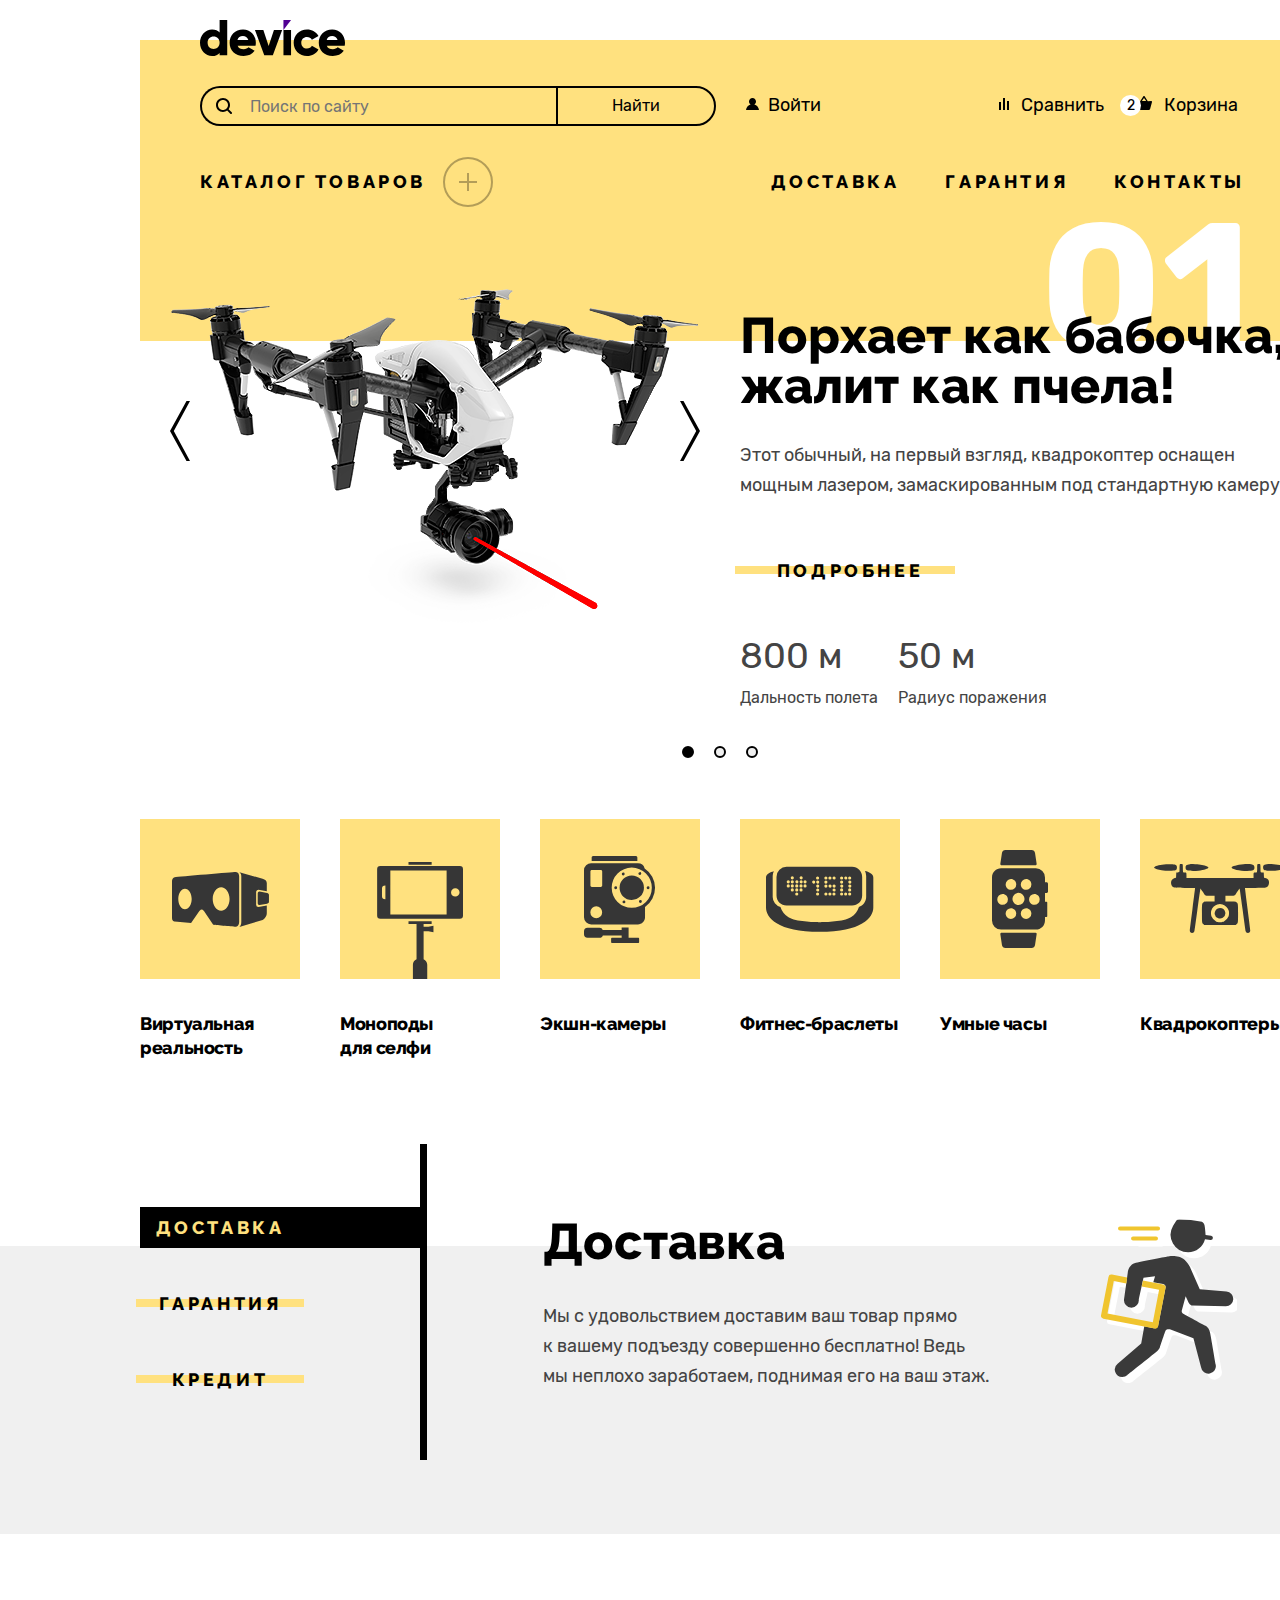
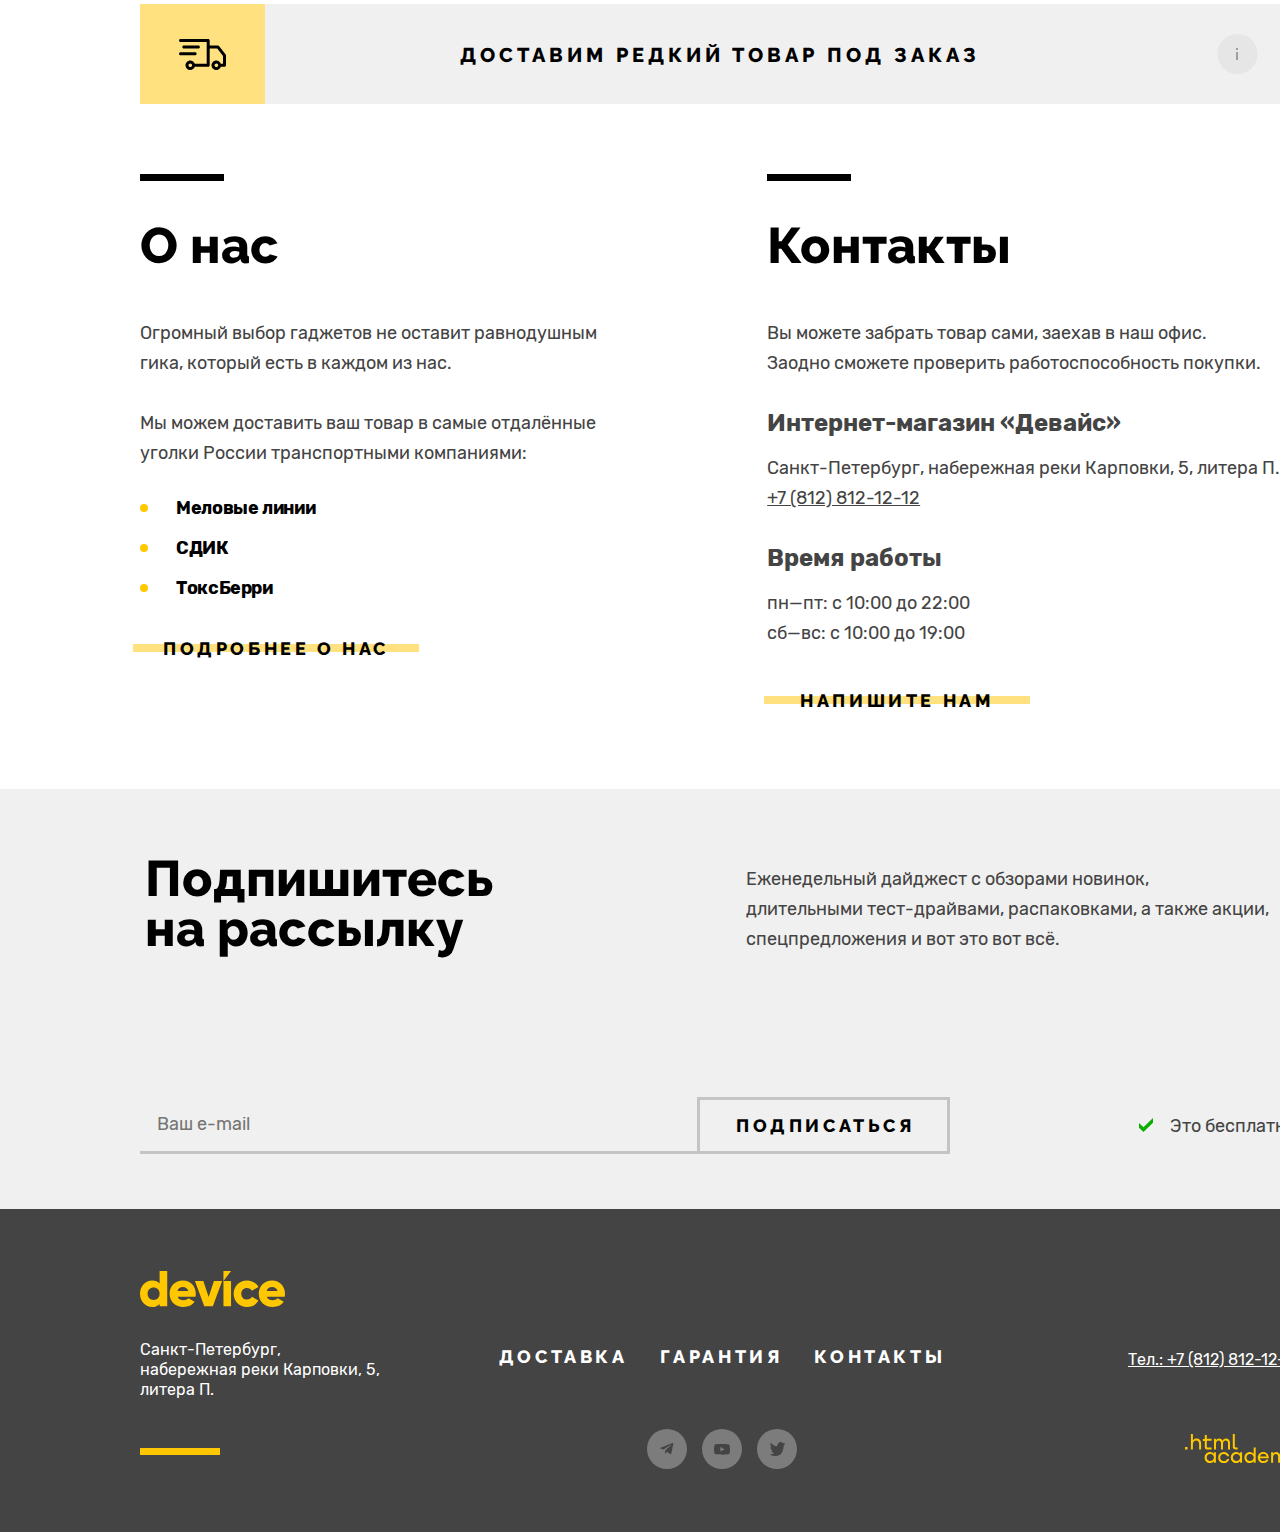
==== commit 3a646e36: "исправления" ====
--- a/index.html
+++ b/index.html
@@ -146,10 +146,10 @@
               </dl>
             </div>
           </li>
-          <li class="slider-item no-active">
+          <li class="slider-item">
             <img class="slider-image" src="images/slider-2.png" alt="Фитнес-браслет." width="560" height="560">
             <div class="slider-content">
-              <h3 class="slider-title title">Худеем правильно!</h3>
+              <h3 class="slider-title title">Худеем <br> правильно!</h3>
               <p class="main-slider-description description">Мотивирующие фитнес-браслеты помогут найти в&nbsp;себе силы не&nbsp;пропускать занятия и&nbsp;соблюдать диету.</p>
               <a class="link main-slider-link button-yellow" href="#">Подробнее</a>
               <dl class="main-slider-characteristics">
@@ -160,10 +160,10 @@
               </dl>
             </div>
           </li>
-          <li class="slider-item no-active">
+          <li class="slider-item">
             <img class="slider-image" src="images/slider-3.png" alt="Селфи-палка." width="560" height="560">
             <div class="slider-content">
-            <h3 class="slider-title title">Делай селфи, как Бен Стиллер!</h3>
+            <h3 class="slider-title title">Делай селфи, <br> как Бен Стиллер!</h3>
             <p class="main-slider-description description">Самая длинная палка для селфи доступна в&nbsp;нашем магазине. Восемь (Восемь, Карл!) метров длиной и&nbsp;весом всего 5&nbsp;кг.</p>
             <a class="link main-slider-link button-yellow" href="#">Подробнее</a>
             <dl class="main-slider-characteristics">
@@ -245,11 +245,11 @@
               <h3 class="tab-title title">Доставка</h3>
               <p class="tab-description description">Мы&nbsp;с&nbsp;удовольствием доставим ваш товар прямо к&nbsp;вашему подъезду совершенно бесплатно! Ведь мы&nbsp;неплохо заработаем, поднимая его на&nbsp;ваш этаж.</p>
             </li>
-            <li class="tab-item tab-item-guarantee no-active">
+            <li class="tab-item tab-item-guarantee">
               <h3 class="tab-title title">Гарантия</h3>
               <p class="tab-description description">Если из-за возгорания купленного у&nbsp;нас товара у&nbsp;вас сгорит дом&nbsp;&mdash; не&nbsp;переживайте, мы&nbsp;выдадим вам новый. Товар, не&nbsp;дом, конечно&nbsp;же.</p>
             </li>
-            <li class="tab-item tab-item-credit no-active">
+            <li class="tab-item tab-item-credit">
               <h3 class="tab-title title">Кредит</h3>
               <p class="tab-description description">Залезть в&nbsp;долговую яму стало проще! Кредитные консультанты подберут для вас наиболее выгодные условия кредита. Выгодные для банка, разумеется.</p>
             </li>
@@ -297,8 +297,10 @@
             <label class="subscribe-email visually-hidden" for="subscribe">
               <span class="visually-hidden">Введите ваш емэйл.</span>
             </label>
-            <input class="subscribe-input" type="email" name="subscribe-email" placeholder="Ваш e-mail" id="subscribe" required>
-            <button class="button subscribe-button" type="button">Подписаться</button>
+            <div class="input-wrapper">
+              <input class="subscribe-input" type="email" name="subscribe-email" placeholder="Ваш e-mail" id="subscribe" required>
+              <button class="button subscribe-button" type="button">Подписаться</button>
+            </div>
             <span class="subscribe-comment">Это бесплатно</span>
           </form>
         </div>
@@ -306,7 +308,7 @@
     </main>
     <footer class="page-footer">
       <div class="page-content">
-        <span class="footer-contacts-logo link-shape">
+        <span class="footer-contacts-logo">
         <img class="footer-logo" src="images/logo-footer.svg" alt="Логотип интернет-магазина «Девайс»." width="145" height="36">
         </span>
         <div class="page-footer-container">
@@ -403,6 +405,5 @@
         </section>
       </div>
     </div>
-  <script src="script.js"></script>
   </body>
 </html>
--- a/styles/styles.css
+++ b/styles/styles.css
@@ -149,6 +149,7 @@
 
 .subscribe {
   background: #f0f0f0;
+  padding-top: 65px;
 }
 
 .page-footer {
@@ -181,7 +182,7 @@
 }
 
 .subscribe-input {
-  padding-left: 20px;
+  padding-left: 17px;
   font-family: "Rubik", sans-serif;
   font-weight: 400;
   font-size: 18px;
@@ -190,6 +191,7 @@
   background-color: transparent;
   border-bottom: solid 3px #c4c4c4;
   width: 557px;
+  min-height: 57px;
 }
 
 .main-slider-meaning {
@@ -221,7 +223,7 @@
   font-size: 20px;
   line-height: 23px;
   margin: 0;
-  padding: 40px 150px;
+  padding: 40px 150px 37px 150px;
 }
 
 .product-list-link {
@@ -329,9 +331,7 @@
 }
 
 .slider-item {
-  display: -webkit-box;
-  display: -ms-flexbox;
-  display: flex;
+  display: none;
   -ms-flex-wrap: wrap;
   flex-wrap: wrap;
 }
@@ -437,7 +437,6 @@
 .tab-pagination {
   min-width: 280px;
   margin-right: 123px;
-  padding-left: 5px;
 }
 
 .tab-title {
@@ -452,7 +451,7 @@
   display: flex;
   -ms-flex-line-pack: start;
   align-content: flex-start;
-  padding: 64px 270px 134px 0;
+  padding: 63px 270px 134px 0;
 }
 
 .index-info {
@@ -460,7 +459,7 @@
   display: -webkit-box;
   display: -ms-flexbox;
   display: flex;
-  margin-bottom: 70px;
+  margin-bottom: 66px;
   padding-top: 47px;
 }
 
@@ -471,10 +470,9 @@
   grid-template-columns: repeat(2, 560px);
   -webkit-column-gap: 40px;
   -moz-column-gap: 40px;
-  column-gap: 40px;
-  grid-row-gap: 132px;
-  padding-top: 64px;
-  padding-bottom: 54px;
+  column-gap: 36px;
+  grid-row-gap: 133px;
+  padding-bottom: 55px;
 }
 
 .subscribe-title {
@@ -489,7 +487,7 @@
 }
 
 .about {
-  margin-right: 131px;
+  margin-right: 123px;
   padding-right: 23px;
 }
 
@@ -775,7 +773,9 @@
   display: -webkit-box;
   display: -ms-flexbox;
   display: flex;
+  align-items: flex-start;
   grid-column: 1/-1;
+  justify-content: flex-end;
 }
 
 .breadcrumbs-list {
@@ -795,7 +795,7 @@
 }
 
 .delivery-item:not(:last-child) {
-  margin-bottom: 19px;
+  margin-bottom: 20px;
 }
 
 .about-delivery-list {
@@ -856,6 +856,7 @@
   -ms-grid-column-align: end;
   justify-self: end;
   color: #444444;
+  max-width: 150px;
 }
 
 .tab-pagination-item:not(:last-child) {
@@ -873,7 +874,7 @@
   height: 164px;
   background-image: url("../images/delivery-icon.svg");
   background-repeat: no-repeat;
-  left: 115%;
+  left: 114.5%;
   top: 10px;
 }
 
@@ -914,6 +915,8 @@
   align-self: center;
   position: relative;
   padding-left: 38px;
+  max-width: 190px;
+  flex-shrink: 0;
 }
 
 .info-link {
@@ -1045,7 +1048,7 @@
 }
 
 .info-title {
-  margin-bottom: 46px;
+  margin-bottom: 47px;
 }
 
 .info-description {
@@ -1056,6 +1059,9 @@
   position: relative;
   display: block;
   text-decoration: none;
+  background-image: url(../images/grey-ellipse.svg);
+  background-repeat: no-repeat;
+  background-position: right 42px bottom 50%;
 }
 
 .sub-catalog-open-icon::before,
@@ -1193,7 +1199,7 @@
 }
 
 .header-navigation-item:not(:last-child) {
-  margin-right: 50px;
+  margin-right: 51px;
 }
 
 .button-yellow::before {
@@ -1217,7 +1223,7 @@
   position: absolute;
   content: "";
   top: 0;
-  left: -5px;
+  left: 0;
   width: 280px;
   height: 100%;
   background-color: #000000;
@@ -1256,14 +1262,13 @@
   content: "";
   width: 40px;
   height: 40px;
-  background-color: rgba(220, 220, 220, 0.5);
   border-radius: 50%;
   background-image: url("../images/information-icon.svg");
   background-repeat: no-repeat;
   background-position: center;
   top: 50%;
   transform: translateY(-50%);
-  right: 42px;
+  right: 43px;
   opacity: 0.3;
 }
 
@@ -1357,8 +1362,8 @@
 }
 
 .header-login-disabled {
-  padding-left: 26px;
   opacity: 0.3;
+  padding-left: 0;
 }
 
 .product-new::before {
@@ -2459,10 +2464,6 @@
   height: 60px;
 }
 
-.no-active {
-  display: none;
-}
-
 .order-button::before,
 .order-button::after {
   position: absolute;
@@ -2767,6 +2768,7 @@
 
 .tab-item {
   position: relative;
+  display: none;
 }
 
 .catalog-filter-label:focus-within .cost-input {
@@ -2818,7 +2820,8 @@
 }
 
 .contacts-link {
-  padding: 10px 30px;
+  padding: 12px 30px;
+  margin-left: 3px;
 }
 
 .footer-navigation {
@@ -2927,3 +2930,35 @@
 .header-navigation-link {
   margin-right: -5px;
 }
+
+.header-login-disabled:focus-visible {
+  outline: solid 2px #af4fff;
+  outline-offset: 2px;
+}
+
+@supports not selector(:focus-visible) {
+.header-login-disabled:focus {
+  outline: solid 2px #af4fff;
+  outline-offset: 2px;
+}
+}
+
+.input-wrapper {
+  display: flex;
+  align-items: flex-end;
+  width: 100%;
+}
+
+.tab-active {
+  display: block;
+}
+
+.slider-active {
+  display: -webkit-box;
+  display: -ms-flexbox;
+  display: flex;
+}
+
+.tabs-content-list {
+  padding-top: 2px;
+}
